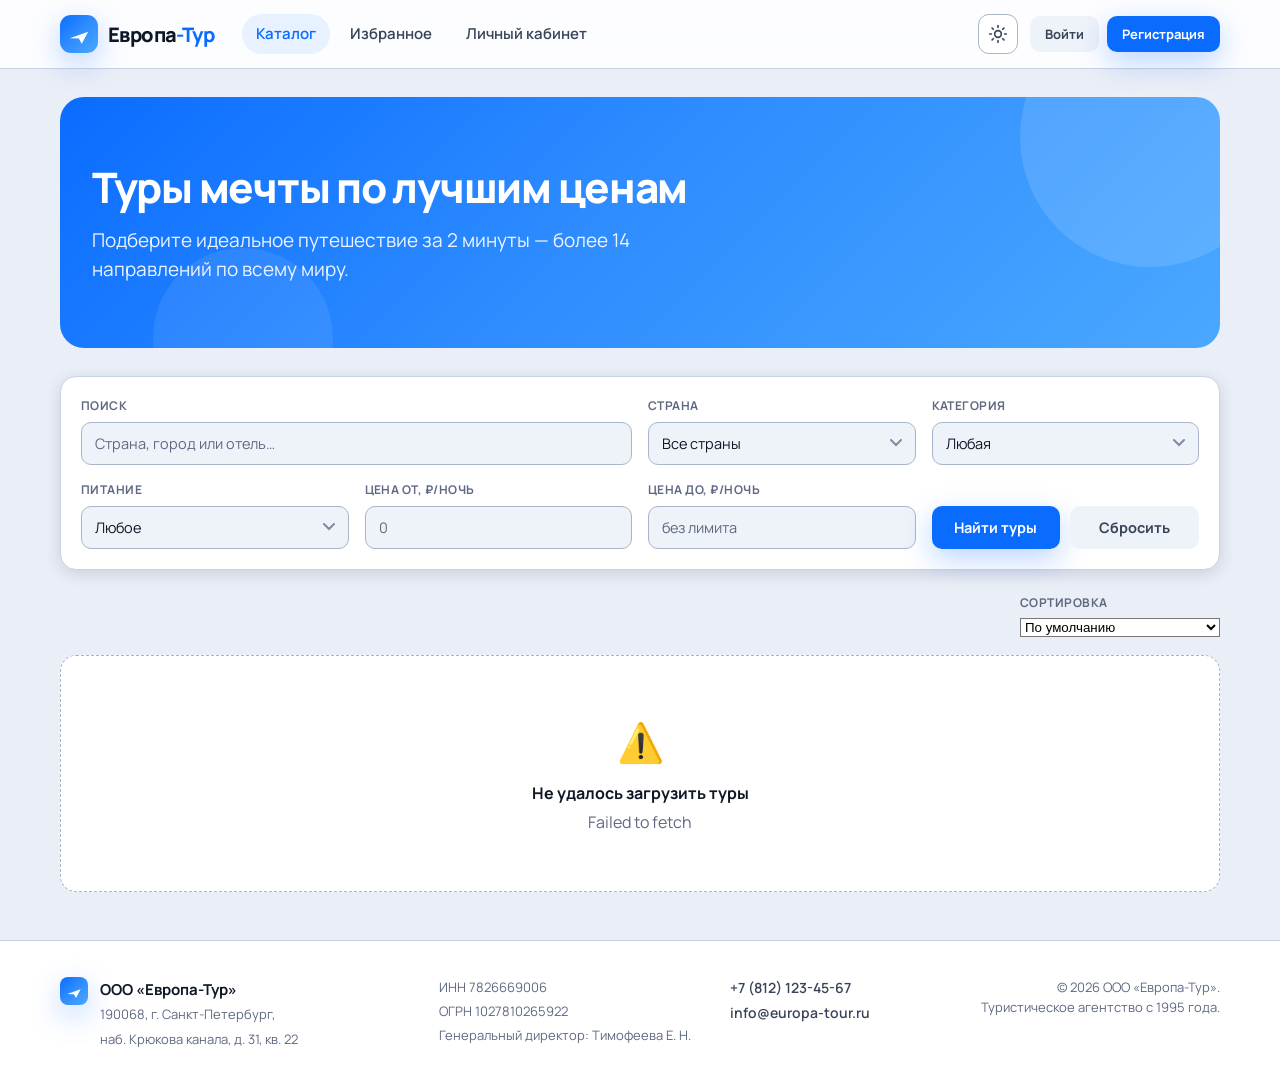
==== frontend/index.html @ 4017a3cd "Add files via upload" ====
<!DOCTYPE html>
<html lang="ru" data-theme="light">
<head>
  <meta charset="UTF-8">
  <meta name="viewport" content="width=device-width, initial-scale=1.0">
  <meta name="theme-color" content="#0a6cff">
  <title>Европа-Тур — туристическое агентство</title>
  <meta name="description" content="Подбор и онлайн-бронирование туров по лучшим ценам.">

  <!-- Favicon: самолётик, отдельный SVG-файл -->
  <link rel="icon" type="image/svg+xml" href="favicon.svg">
  <link rel="apple-touch-icon" href="favicon.svg">

  <link rel="preconnect" href="https://fonts.googleapis.com">
  <link rel="preconnect" href="https://fonts.gstatic.com" crossorigin>
  <link href="https://fonts.googleapis.com/css2?family=Manrope:wght@400;500;600;700;800&display=swap" rel="stylesheet">

  <link rel="stylesheet" href="styles.css">

  <!-- Применяем сохранённую тему до отрисовки, чтобы не было «мигания» -->
  <script>
    (function () {
      try {
        var t = localStorage.getItem('theme');
        if (!t) t = matchMedia('(prefers-color-scheme: dark)').matches ? 'dark' : 'light';
        document.documentElement.setAttribute('data-theme', t);
      } catch (e) {}
    })();
  </script>
</head>
<body>

<header class="topbar">
  <div class="container topbar-inner">
    <a href="#/" class="logo" aria-label="Европа-Тур, на главную">
      <span class="logo-mark" aria-hidden="true">
        <svg viewBox="0 0 24 24" width="22" height="22" fill="none">
          <path d="M2 16.5l20-7-7 13-3.2-5.6L2 16.5z" fill="currentColor"/>
        </svg>
      </span>
      <span class="logo-text">Европа<span class="logo-accent">-Тур</span></span>
    </a>

    <nav class="nav" id="nav">
      <a href="#/" data-link>Каталог</a>
      <a href="#/favorites" data-link>Избранное</a>
      <a href="#/profile" data-link>Личный кабинет</a>
    </nav>

    <div class="topbar-actions">
      <button class="theme-toggle" id="theme-toggle" type="button"
              aria-label="Переключить тему" title="Светлая / тёмная тема">
        <svg class="icon-sun" viewBox="0 0 24 24" width="20" height="20" fill="none" stroke="currentColor" stroke-width="2" stroke-linecap="round">
          <circle cx="12" cy="12" r="4"/>
          <path d="M12 2v2M12 20v2M4.93 4.93l1.41 1.41M17.66 17.66l1.41 1.41M2 12h2M20 12h2M4.93 19.07l1.41-1.41M17.66 6.34l1.41-1.41"/>
        </svg>
        <svg class="icon-moon" viewBox="0 0 24 24" width="20" height="20" fill="none" stroke="currentColor" stroke-width="2" stroke-linecap="round" stroke-linejoin="round">
          <path d="M21 12.79A9 9 0 1 1 11.21 3 7 7 0 0 0 21 12.79z"/>
        </svg>
      </button>
      <div class="auth-area" id="auth-area"></div>
    </div>

    <button class="burger" id="burger" type="button" aria-label="Меню" aria-expanded="false">
      <span></span><span></span><span></span>
    </button>
  </div>
</header>

<main id="app" class="container"></main>

<footer class="footer">
  <div class="container footer-inner">
    <div class="footer-brand">
      <span class="logo-mark logo-mark-sm" aria-hidden="true">
        <svg viewBox="0 0 24 24" width="16" height="16" fill="currentColor">
          <path d="M2 16.5l20-7-7 13-3.2-5.6L2 16.5z"/>
        </svg>
      </span>
      <div>
        <strong>ООО «Европа-Тур»</strong><br>
        <span class="footer-muted">
          190068, г. Санкт-Петербург,<br>
          наб. Крюкова канала, д. 31, кв. 22
        </span>
      </div>
    </div>
    <div class="footer-req">
      <span class="footer-muted">ИНН 7826669006</span>
      <span class="footer-muted">ОГРН 1027810265922</span>
      <span class="footer-muted">Генеральный директор: Тимофеева Е. Н.</span>
    </div>
    <div class="footer-contacts">
      <!-- Контактные данные не публикуются в ЕГРЮЛ.
           Замените на реальные телефон и почту агентства. -->
      <a href="tel:+78121234567">+7 (812) 123-45-67</a>
      <a href="mailto:info@europa-tour.ru">info@europa-tour.ru</a>
    </div>
    <div class="footer-copy">
      © 2026 ООО «Европа-Тур».<br>
      Туристическое агентство с 1995 года.
    </div>
  </div>
</footer>

<div id="toast" class="toast" role="status" aria-live="polite"></div>

<!-- ================= Шаблон: каталог ================= -->
<template id="tpl-catalog">
  <section class="hero">
    <div class="hero-content">
      <h1>Туры мечты по лучшим ценам</h1>
      <p>Подберите идеальное путешествие за 2 минуты — более 14 направлений по всему миру.</p>
    </div>
  </section>

  <section class="filters" aria-label="Фильтры подбора туров">
    <div class="field field-search">
      <label for="f-query" class="field-label">Поиск</label>
      <input type="search" id="f-query" placeholder="Страна, город или отель…" autocomplete="off">
    </div>
    <div class="field">
      <label for="f-country" class="field-label">Страна</label>
      <select id="f-country"><option value="">Все страны</option></select>
    </div>
    <div class="field">
      <label for="f-stars" class="field-label">Категория</label>
      <select id="f-stars">
        <option value="">Любая</option>
        <option value="3">3 ★</option>
        <option value="4">4 ★</option>
        <option value="5">5 ★</option>
      </select>
    </div>
    <div class="field">
      <label for="f-board" class="field-label">Питание</label>
      <select id="f-board">
        <option value="">Любое</option>
        <option value="RO">Без питания</option>
        <option value="BB">Завтраки</option>
        <option value="HB">Полупансион</option>
        <option value="FB">Полный пансион</option>
        <option value="AI">Всё включено</option>
        <option value="UAI">Ультра всё вкл.</option>
      </select>
    </div>
    <div class="field">
      <label for="f-min" class="field-label">Цена от, ₽/ночь</label>
      <input type="text" inputmode="numeric" id="f-min" placeholder="0">
    </div>
    <div class="field">
      <label for="f-max" class="field-label">Цена до, ₽/ночь</label>
      <input type="text" inputmode="numeric" id="f-max" placeholder="без лимита">
    </div>
    <div class="field field-actions">
      <button id="f-apply" class="btn btn-primary btn-block">Найти туры</button>
      <button id="f-reset" class="btn btn-ghost btn-block" type="button">Сбросить</button>
    </div>
  </section>

  <div class="catalog-toolbar">
    <div id="result-count" class="result-count"></div>
    <div class="field field-sort">
      <label for="f-sort" class="field-label">Сортировка</label>
      <select id="f-sort">
        <option value="">По умолчанию</option>
        <option value="price_asc">Сначала дешевле</option>
        <option value="price_desc">Сначала дороже</option>
        <option value="stars_desc">Сначала 5★</option>
      </select>
    </div>
  </div>

  <div id="tour-grid" class="grid"></div>
</template>

<!-- ================= Шаблон: карточка тура ================= -->
<template id="tpl-tour">
  <a href="#/" class="back-link">← К каталогу</a>
  <article id="tour-detail" class="tour-detail"></article>
</template>

<!-- ================= Шаблон: вход ================= -->
<template id="tpl-login">
  <section class="auth-form">
    <h2>Вход в личный кабинет</h2>
    <form id="login-form" autocomplete="on">
      <label>Email
        <input type="email" name="email" required autocomplete="email">
      </label>
      <label>Пароль
        <input type="password" name="password" required minlength="6" autocomplete="current-password">
      </label>
      <button class="btn btn-primary btn-block" type="submit">Войти</button>
    </form>
    <p class="auth-switch">Нет аккаунта? <a href="#/register">Зарегистрироваться</a></p>
  </section>
</template>

<!-- ================= Шаблон: регистрация ================= -->
<template id="tpl-register">
  <section class="auth-form">
    <h2>Регистрация</h2>
    <form id="register-form" autocomplete="on">
      <div class="form-row">
        <label>Имя
          <input type="text" name="first_name" required autocomplete="given-name">
        </label>
        <label>Фамилия
          <input type="text" name="last_name" autocomplete="family-name">
        </label>
      </div>
      <label>Email
        <input type="email" name="email" required autocomplete="email">
      </label>
      <label>Телефон
        <input type="tel" name="phone" placeholder="+7 (___) ___-__-__" autocomplete="tel">
      </label>
      <label>Пароль
        <input type="password" name="password" required minlength="6" autocomplete="new-password">
        <span class="field-hint">Минимум 6 символов</span>
      </label>
      <button class="btn btn-primary btn-block" type="submit">Создать аккаунт</button>
    </form>
    <p class="auth-switch">Уже есть аккаунт? <a href="#/login">Войти</a></p>
  </section>
</template>

<!-- ================= Шаблон: подтверждение email ================= -->
<template id="tpl-verify">
  <section class="auth-form verify-box">
    <div class="verify-icon" aria-hidden="true">✉</div>
    <h2>Подтвердите email</h2>
    <div id="verify-body"></div>
  </section>
</template>

<!-- ================= Шаблон: личный кабинет ================= -->
<template id="tpl-profile">
  <section class="profile">
    <div class="profile-head">
      <h2>Личный кабинет</h2>
    </div>

    <div id="verify-banner"></div>

    <div class="profile-grid">
      <div class="profile-card" id="profile-info"></div>
      <div class="profile-card stats-card" id="profile-stats"></div>
    </div>

    <div class="profile-section">
      <div class="section-head">
        <h3>Мои бронирования</h3>
      </div>
      <div id="bookings-list" class="bookings-list"></div>
    </div>

    <div class="profile-section">
      <h3>Безопасность</h3>
      <form id="password-form" class="inline-form">
        <label>Текущий пароль
          <input type="password" name="old_password" required minlength="6" autocomplete="current-password">
        </label>
        <label>Новый пароль
          <input type="password" name="new_password" required minlength="6" autocomplete="new-password">
        </label>
        <button class="btn btn-primary" type="submit">Сменить пароль</button>
      </form>
    </div>
  </section>
</template>

<!-- ================= Шаблон: редактирование профиля ================= -->
<template id="tpl-profile-edit">
  <a href="#/profile" class="back-link">← В личный кабинет</a>
  <section class="auth-form">
    <h2>Редактировать данные</h2>
    <form id="profile-edit-form">
      <div class="form-row">
        <label>Имя
          <input type="text" name="first_name" required>
        </label>
        <label>Фамилия
          <input type="text" name="last_name">
        </label>
      </div>
      <label>Телефон
        <input type="tel" name="phone" placeholder="+7 (___) ___-__-__">
      </label>
      <label class="field-readonly">Email
        <input type="email" name="email" disabled>
        <span class="field-hint">Email менять нельзя — он используется для входа</span>
      </label>
      <button class="btn btn-primary btn-block" type="submit">Сохранить изменения</button>
    </form>
  </section>
</template>

<!-- ================= Шаблон: избранное ================= -->
<template id="tpl-favorites">
  <section>
    <div class="section-head">
      <h2>Избранные туры</h2>
    </div>
    <div id="fav-grid" class="grid"></div>
  </section>
</template>

<!-- ================= Шаблон: бронирование ================= -->
<template id="tpl-booking">
  <a href="#" id="bk-back" class="back-link">← Назад</a>
  <section class="auth-form booking-form-wrap">
    <h2>Бронирование тура</h2>
    <div id="bk-tour-info" class="bk-tour-info"></div>
    <form id="booking-form">
      <div class="form-row">
        <label>Дата заезда
          <input type="date" name="check_in" required>
        </label>
        <label>Количество ночей
          <input type="number" name="nights" required min="1" max="30" value="7">
        </label>
      </div>
      <div class="form-row">
        <label>Взрослые
          <input type="number" name="adults" required min="1" max="6" value="2">
        </label>
        <label>Дети
          <input type="number" name="children" required min="0" max="5" value="0">
        </label>
      </div>
      <div class="total" id="bk-total"></div>
      <button class="btn btn-primary btn-block" type="submit">Забронировать</button>
    </form>
  </section>
</template>

<!-- ================= Шаблон: оплата ================= -->
<template id="tpl-payment">
  <a href="#/profile" class="back-link">← В личный кабинет</a>
  <section class="auth-form pay-box">
    <h2>Оплата бронирования</h2>
    <div id="pay-summary" class="pay-summary"></div>

    <div class="pay-note">
      Это демонстрационная оплата. Реальные платёжные данные вводить не нужно —
      нажмите «Оплатить», чтобы сменить статус брони на «Оплачен».
    </div>

    <div class="pay-methods">
      <button class="pay-method is-active" data-method="card" type="button">
        <span class="pay-method-icon">💳</span> Банковская карта
      </button>
      <button class="pay-method" data-method="sbp" type="button">
        <span class="pay-method-icon">⚡</span> СБП
      </button>
    </div>

    <button id="pay-confirm" class="btn btn-primary btn-block btn-lg">Оплатить</button>
  </section>
</template>

<!--
  Если backend размещён на ОТДЕЛЬНОМ домене (например api.онридер.com),
  раскомментируйте строку ниже и укажите адрес. Если сайт и backend
  на одном домене — оставьте как есть, ничего менять не нужно.
-->
<!-- <script>window.API_BASE = "https://api.xn--80aaldqgj.com";</script> -->
<script src="app.js"></script>
</body>
</html>
---- frontend/styles.css ----
/* ============================================================
   Европа-Тур — стили интерфейса
   Тема: светлая / тёмная, переключается через [data-theme]
   ============================================================ */

/* ---------- Светлая тема (по умолчанию) ---------- */
:root,
:root[data-theme="light"] {
  --primary:        #0a6cff;
  --primary-dark:   #0857cf;
  --primary-soft:   #e8f1ff;
  --accent:         #ff7a3d;
  --accent-soft:    #fff0e8;

  --bg:             #eaeef6;
  --bg-elevated:    #ffffff;
  --surface:        #ffffff;
  --surface-2:      #eef2f9;

  --text:           #0f1626;
  --text-soft:      #3a4458;
  --text-muted:     #5f6982;

  --border:         #c9d2e1;
  --border-strong:  #aab5c9;

  --shadow-sm:  0 1px 2px rgba(20,30,55,.10), 0 1px 3px rgba(20,30,55,.08);
  --shadow-md:  0 4px 16px rgba(20,30,55,.14);
  --shadow-lg:  0 16px 44px rgba(20,30,55,.20);
  --shadow-primary: 0 10px 30px rgba(10,108,255,.28);

  --hero-grad: linear-gradient(135deg, #0a6cff 0%, #2d8bff 45%, #4aa8ff 100%);

  --ok-bg:#dcfce7; --ok-fg:#15803d;
  --warn-bg:#fef3c7; --warn-fg:#b45309;
  --info-bg:#dbeafe; --info-fg:#1d4ed8;
  --err-bg:#fee2e2; --err-fg:#b91c1c;

  --radius:     16px;
  --radius-sm:  10px;
  --radius-pill:999px;
  --ring: 0 0 0 3px rgba(10,108,255,.22);
}

/* ---------- Тёмная тема ---------- */
:root[data-theme="dark"] {
  --primary:        #4f9bff;
  --primary-dark:   #3b86f0;
  --primary-soft:   #18243b;
  --accent:         #ff8c5a;
  --accent-soft:    #2c1f17;

  --bg:             #0d111c;
  --bg-elevated:    #151b29;
  --surface:        #151b29;
  --surface-2:      #1c2336;

  --text:           #eef1f7;
  --text-soft:      #b4bccd;
  --text-muted:     #7c869c;

  --border:         #28304380;
  --border-strong:  #353e54;

  --shadow-sm:  0 1px 2px rgba(0,0,0,.4);
  --shadow-md:  0 6px 18px rgba(0,0,0,.5);
  --shadow-lg:  0 18px 44px rgba(0,0,0,.6);
  --shadow-primary: 0 10px 30px rgba(10,108,255,.4);

  --hero-grad: linear-gradient(135deg, #11305f 0%, #0f4694 50%, #1a5cc4 100%);

  --ok-bg:#13321f; --ok-fg:#6ee79e;
  --warn-bg:#3a2c0c; --warn-fg:#fcd34d;
  --info-bg:#13294d; --info-fg:#8fb9ff;
  --err-bg:#3a1414; --err-fg:#fca5a5;

  --ring: 0 0 0 3px rgba(79,155,255,.3);
}

/* ---------- База ---------- */
* { box-sizing: border-box; }

html { scroll-behavior: smooth; }

body {
  margin: 0;
  font-family: 'Manrope', -apple-system, BlinkMacSystemFont, 'Segoe UI', Roboto, sans-serif;
  font-size: 16px;
  line-height: 1.55;
  color: var(--text);
  background: var(--bg);
  min-height: 100vh;
  display: flex;
  flex-direction: column;
  -webkit-font-smoothing: antialiased;
  transition: background .25s ease, color .25s ease;
}

a { color: var(--primary); text-decoration: none; transition: color .15s; }
a:hover { color: var(--primary-dark); }

h1, h2, h3, h4 { line-height: 1.25; font-weight: 800; letter-spacing: -0.02em; }

img { display: block; }

.container {
  width: 100%;
  max-width: 1200px;
  margin: 0 auto;
  padding: 0 20px;
}

/* ---------- Шапка ---------- */
.topbar {
  background: color-mix(in srgb, var(--surface) 88%, transparent);
  backdrop-filter: saturate(180%) blur(12px);
  border-bottom: 1px solid var(--border);
  position: sticky; top: 0; z-index: 100;
}
.topbar-inner {
  display: flex; align-items: center;
  height: 68px; gap: 28px;
}

.logo { display: flex; align-items: center; gap: 10px; font-weight: 800; font-size: 20px; color: var(--text); }
.logo:hover { color: var(--text); }
.logo-mark {
  width: 38px; height: 38px;
  display: grid; place-items: center;
  border-radius: 11px;
  background: var(--hero-grad);
  color: #fff;
  box-shadow: var(--shadow-primary);
}
.logo-mark-sm { width: 28px; height: 28px; border-radius: 8px; }
.logo-text { letter-spacing: -0.03em; }
.logo-accent { color: var(--primary); }

.nav { display: flex; gap: 6px; flex: 1; }
.nav a {
  color: var(--text-soft); font-weight: 600; font-size: 15px;
  padding: 8px 14px; border-radius: var(--radius-pill);
  transition: background .15s, color .15s;
}
.nav a:hover { color: var(--text); background: var(--surface-2); }
.nav a.active { color: var(--primary); background: var(--primary-soft); }

.topbar-actions { display: flex; align-items: center; gap: 12px; }
.auth-area { display: flex; gap: 8px; align-items: center; }
.user-chip {
  display: flex; align-items: center; gap: 8px;
  font-size: 14px; font-weight: 600; color: var(--text-soft);
}
.user-avatar {
  width: 34px; height: 34px; border-radius: 50%;
  display: grid; place-items: center;
  background: var(--primary-soft); color: var(--primary);
  font-weight: 800; font-size: 14px;
}

/* переключатель темы */
.theme-toggle {
  width: 40px; height: 40px;
  display: grid; place-items: center;
  border: 1px solid var(--border-strong);
  background: var(--surface);
  color: var(--text-soft);
  border-radius: 11px;
  cursor: pointer;
  transition: all .15s;
}
.theme-toggle:hover { color: var(--primary); border-color: var(--primary); }
.theme-toggle .icon-sun,
.theme-toggle .icon-moon { transition: opacity .2s, transform .3s; }
:root[data-theme="light"] .theme-toggle .icon-moon { display: none; }
:root[data-theme="dark"]  .theme-toggle .icon-sun  { display: none; }

/* бургер */
.burger {
  display: none;
  width: 40px; height: 40px;
  flex-direction: column; justify-content: center; gap: 5px;
  background: var(--surface); border: 1px solid var(--border-strong);
  border-radius: 11px; cursor: pointer; padding: 0;
}
.burger span {
  display: block; width: 18px; height: 2px;
  background: var(--text); border-radius: 2px;
  margin: 0 auto; transition: transform .2s, opacity .2s;
}
.burger[aria-expanded="true"] span:nth-child(1) { transform: translateY(7px) rotate(45deg); }
.burger[aria-expanded="true"] span:nth-child(2) { opacity: 0; }
.burger[aria-expanded="true"] span:nth-child(3) { transform: translateY(-7px) rotate(-45deg); }

/* ---------- Кнопки ---------- */
.btn {
  display: inline-flex; align-items: center; justify-content: center; gap: 8px;
  padding: 11px 20px;
  border: 1px solid transparent;
  background: var(--surface);
  color: var(--primary);
  font-size: 14.5px; font-weight: 700;
  border-radius: var(--radius-sm);
  cursor: pointer;
  transition: transform .12s, box-shadow .15s, background .15s, color .15s;
  font-family: inherit;
  white-space: nowrap;
}
.btn:active { transform: translateY(1px); }
.btn-block { width: 100%; }
.btn-lg { padding: 14px 24px; font-size: 16px; }

.btn-primary {
  background: var(--primary); color: #fff;
  box-shadow: var(--shadow-primary);
}
.btn-primary:hover { background: var(--primary-dark); color: #fff; }

.btn-outline {
  background: transparent; color: var(--primary);
  border-color: var(--border-strong);
}
.btn-outline:hover { border-color: var(--primary); background: var(--primary-soft); }

.btn-ghost {
  background: var(--surface-2); color: var(--text-soft);
}
.btn-ghost:hover { background: var(--border); color: var(--text); }

.btn-danger {
  background: transparent; color: var(--err-fg);
  border-color: color-mix(in srgb, var(--err-fg) 35%, transparent);
}
.btn-danger:hover { background: var(--err-bg); }

.btn-sm { padding: 7px 14px; font-size: 13px; }

/* ---------- Hero ---------- */
.hero {
  background: var(--hero-grad);
  color: #fff;
  padding: 64px 32px;
  border-radius: 24px;
  margin: 28px 0;
  position: relative;
  overflow: hidden;
}
.hero::before,
.hero::after {
  content: ""; position: absolute; border-radius: 50%;
  background: rgba(255,255,255,.12);
}
.hero::before { width: 260px; height: 260px; top: -90px; right: -60px; }
.hero::after  { width: 180px; height: 180px; bottom: -80px; left: 8%; background: rgba(255,255,255,.08); }
.hero-content { position: relative; max-width: 620px; }
.hero h1 { font-size: clamp(28px, 4vw, 42px); margin: 0 0 12px; letter-spacing: -0.03em; }
.hero p  { font-size: clamp(15px, 2vw, 19px); opacity: .92; margin: 0; }

/* ---------- Фильтры ---------- */
.filters {
  background: var(--surface);
  padding: 20px;
  border-radius: var(--radius);
  box-shadow: var(--shadow-md);
  border: 1px solid var(--border);
  margin-bottom: 24px;
  display: grid;
  grid-template-columns: repeat(4, 1fr);
  gap: 16px;
}
.field { display: flex; flex-direction: column; gap: 6px; min-width: 0; }
.field-search { grid-column: span 2; }
.field-actions { display: flex; flex-direction: row; gap: 10px; align-items: flex-end; }
.field-actions .btn { flex: 1; }

.field-label {
  font-size: 12px; font-weight: 700;
  color: var(--text-muted);
  text-transform: uppercase; letter-spacing: .04em;
}

/* Поля ввода — общий стиль. text-overflow:ellipsis чинит «текст не влезает». */
.filters input,
.filters select,
.auth-form input,
.inline-form input {
  width: 100%;
  padding: 11px 13px;
  border: 1px solid var(--border-strong);
  border-radius: var(--radius-sm);
  font-size: 14.5px;
  font-family: inherit;
  background: var(--surface-2);
  color: var(--text);
  transition: border-color .15s, box-shadow .15s, background .15s;
  text-overflow: ellipsis;
}
.filters input::placeholder,
.auth-form input::placeholder { color: var(--text-muted); }

.filters input:focus,
.filters select:focus,
.auth-form input:focus,
.inline-form input:focus {
  outline: none;
  border-color: var(--primary);
  box-shadow: var(--ring);
  background: var(--surface);
}
.filters select,
.auth-form select {
  appearance: none;
  background-image: url("data:image/svg+xml,%3Csvg xmlns='http://www.w3.org/2000/svg' width='12' height='8' viewBox='0 0 12 8'%3E%3Cpath d='M1 1l5 5 5-5' stroke='%23828ba3' stroke-width='2' fill='none' stroke-linecap='round'/%3E%3C/svg%3E");
  background-repeat: no-repeat;
  background-position: right 13px center;
  padding-right: 34px;
}

/* Убираем стрелки-спиннеры у числовых полей (жалоба про ±1 ₽). */
input[type="number"] { appearance: textfield; -moz-appearance: textfield; }
input[type="number"]::-webkit-outer-spin-button,
input[type="number"]::-webkit-inner-spin-button {
  -webkit-appearance: none; margin: 0;
}

.field-hint { font-size: 12px; color: var(--text-muted); margin-top: 2px; }

/* ---------- Панель каталога ---------- */
.catalog-toolbar {
  display: flex; align-items: flex-end; justify-content: space-between;
  gap: 16px; margin-bottom: 18px; flex-wrap: wrap;
}
.result-count { font-size: 14px; color: var(--text-soft); font-weight: 600; }
.field-sort { min-width: 200px; }
.field-sort select { background-color: var(--surface); }

/* ---------- Сетка карточек ---------- */
.grid {
  display: grid;
  grid-template-columns: repeat(auto-fill, minmax(290px, 1fr));
  gap: 22px;
  margin-bottom: 48px;
}

.card {
  background: var(--surface);
  border: 1px solid var(--border);
  border-radius: var(--radius);
  overflow: hidden;
  box-shadow: var(--shadow-md);
  transition: transform .2s, box-shadow .2s, border-color .2s;
  display: flex; flex-direction: column;
  position: relative;
}
.card:hover {
  transform: translateY(-5px);
  box-shadow: var(--shadow-lg);
  border-color: color-mix(in srgb, var(--primary) 35%, transparent);
}

.card-media { position: relative; }
.card-img {
  width: 100%; height: 200px; object-fit: cover;
  background: linear-gradient(135deg, var(--surface-2), var(--border));
}
.card-badge {
  position: absolute; left: 12px; top: 12px;
  background: color-mix(in srgb, var(--surface) 92%, transparent);
  color: var(--text); backdrop-filter: blur(4px);
  font-size: 12px; font-weight: 700;
  padding: 5px 10px; border-radius: var(--radius-pill);
  box-shadow: var(--shadow-sm);
}
.card-badge .stars-on { color: #f5a623; }
.card-badge .stars-off { color: var(--border-strong); }

/* кнопка избранного на карточке */
.fav-btn {
  position: absolute; right: 12px; top: 12px;
  width: 38px; height: 38px;
  display: grid; place-items: center;
  border: 0; border-radius: 50%;
  background: color-mix(in srgb, var(--surface) 92%, transparent);
  backdrop-filter: blur(4px);
  color: var(--text-muted);
  cursor: pointer;
  box-shadow: var(--shadow-sm);
  transition: transform .15s, color .15s, background .15s;
}
.fav-btn svg { width: 20px; height: 20px; }
.fav-btn:hover { transform: scale(1.12); color: var(--accent); }
.fav-btn.is-active { color: var(--accent); }
.fav-btn.is-active svg { fill: var(--accent); }

.card-body { padding: 18px; flex: 1; display: flex; flex-direction: column; gap: 6px; }
.card-title { font-size: 17px; font-weight: 800; margin: 0; line-height: 1.32; }
.card-title a { color: var(--text); }
.card-title a:hover { color: var(--primary); }

.card-hotel {
  display: flex; align-items: center; gap: 6px;
  font-size: 14px; font-weight: 600; color: var(--text-soft);
  /* Чинит «отель не влезает»: длинное имя обрезается с многоточием */
  white-space: nowrap; overflow: hidden; text-overflow: ellipsis;
}
.card-hotel .pin { color: var(--primary); flex-shrink: 0; }
.card-sub { font-size: 13px; color: var(--text-muted); }

.card-tags { display: flex; flex-wrap: wrap; gap: 6px; margin-top: 2px; }
.tag {
  font-size: 12px; font-weight: 600;
  padding: 3px 9px; border-radius: var(--radius-pill);
  background: var(--surface-2); color: var(--text-soft);
  border: 1px solid var(--border);
}
.tag-board { background: var(--accent-soft); color: var(--accent); border-color: transparent; }

.card-foot {
  margin-top: auto; padding-top: 14px;
  display: flex; justify-content: space-between; align-items: flex-end;
  gap: 10px;
  border-top: 1px solid var(--border);
}
.price-value { font-size: 21px; font-weight: 800; color: var(--text); }
.price-label { font-size: 12px; color: var(--text-muted); }

/* ---------- Карточка тура (детально) ---------- */
.tour-detail {
  background: var(--surface);
  border: 1px solid var(--border);
  border-radius: var(--radius);
  overflow: hidden;
  box-shadow: var(--shadow-md);
  margin-bottom: 28px;
}
.tour-detail-img { width: 100%; height: 380px; object-fit: cover;
  background: linear-gradient(135deg, var(--surface-2), var(--border)); }
.tour-detail-body { padding: 28px; }
.tour-detail h1 { margin: 0 0 14px; font-size: clamp(22px, 3vw, 30px); }
.tour-detail .info-row {
  display: flex; align-items: center; gap: 10px; flex-wrap: wrap;
  color: var(--text-soft); margin-bottom: 12px; font-size: 15px;
}
.tour-detail .stars-on { color: #f5a623; }
.tour-detail .stars-off { color: var(--border-strong); }
.tour-detail .description { line-height: 1.7; margin: 18px 0; color: var(--text-soft); }
.tour-detail .price-block {
  display: flex; align-items: center; justify-content: space-between;
  gap: 16px; flex-wrap: wrap;
  background: var(--primary-soft);
  padding: 20px; border-radius: var(--radius); margin-top: 20px;
}
.tour-detail .price-block .price-value { font-size: 28px; color: var(--primary); }

.detail-actions { display: flex; gap: 10px; flex-wrap: wrap; }

.back-link {
  display: inline-flex; align-items: center; gap: 4px;
  margin: 22px 0 16px;
  color: var(--text-soft); font-weight: 600; font-size: 14px;
}
.back-link:hover { color: var(--primary); }

/* ---------- Формы авторизации ---------- */
.auth-form {
  max-width: 460px;
  margin: 36px auto;
  background: var(--surface);
  border: 1px solid var(--border);
  padding: 34px;
  border-radius: var(--radius);
  box-shadow: var(--shadow-md);
}
.auth-form h2 { margin: 0 0 24px; font-size: 24px; }
.auth-form form { display: flex; flex-direction: column; gap: 16px; }
.auth-form label,
.inline-form label {
  display: flex; flex-direction: column; gap: 6px;
  font-size: 13px; font-weight: 700; color: var(--text-soft);
}
.form-row { display: grid; grid-template-columns: 1fr 1fr; gap: 14px; }
.auth-form .btn { margin-top: 6px; }
.auth-switch { text-align: center; margin: 20px 0 0; font-size: 14px; color: var(--text-muted); }
.field-readonly input:disabled { opacity: .6; cursor: not-allowed; }

/* ---------- Бронирование ---------- */
.booking-form-wrap { max-width: 520px; }
.bk-tour-info {
  background: var(--surface-2);
  border: 1px solid var(--border);
  padding: 14px 16px;
  border-radius: var(--radius-sm);
  margin-bottom: 18px;
  font-size: 14px; line-height: 1.5;
}
.bk-tour-info strong { font-size: 15px; }
.total {
  font-size: 20px; font-weight: 800;
  padding: 16px; background: var(--primary-soft);
  border-radius: var(--radius-sm);
  text-align: center; color: var(--primary);
  margin-top: 4px;
}

/* ---------- Оплата ---------- */
.pay-box { max-width: 480px; }
.pay-summary {
  background: var(--surface-2);
  border: 1px solid var(--border);
  border-radius: var(--radius-sm);
  padding: 16px 18px;
  margin-bottom: 16px;
}
.pay-summary .pay-row {
  display: flex; justify-content: space-between;
  font-size: 14px; padding: 4px 0; color: var(--text-soft);
}
.pay-summary .pay-total {
  margin-top: 8px; padding-top: 10px;
  border-top: 1px dashed var(--border-strong);
  font-size: 19px; font-weight: 800; color: var(--text);
}
.pay-note {
  font-size: 13px; color: var(--text-soft);
  background: var(--info-bg);
  border-radius: var(--radius-sm);
  padding: 12px 14px; margin-bottom: 16px; line-height: 1.5;
}
.pay-methods { display: grid; grid-template-columns: 1fr 1fr; gap: 10px; margin-bottom: 20px; }
.pay-method {
  display: flex; align-items: center; justify-content: center; gap: 8px;
  padding: 14px; font-size: 14px; font-weight: 700;
  border: 1.5px solid var(--border-strong);
  border-radius: var(--radius-sm);
  background: var(--surface); color: var(--text-soft);
  cursor: pointer; transition: all .15s; font-family: inherit;
}
.pay-method:hover { border-color: var(--primary); }
.pay-method.is-active {
  border-color: var(--primary); color: var(--primary);
  background: var(--primary-soft);
}
.pay-method-icon { font-size: 18px; }

/* ---------- Личный кабинет ---------- */
.profile { margin: 8px 0 40px; }
.profile-head { display: flex; align-items: center; justify-content: space-between; margin: 16px 0 18px; }
.profile-head h2 { font-size: 26px; margin: 0; }

.profile-grid {
  display: grid; grid-template-columns: 1.4fr 1fr; gap: 18px;
  margin-bottom: 28px;
}
.profile-card {
  background: var(--surface);
  border: 1px solid var(--border);
  border-radius: var(--radius);
  box-shadow: var(--shadow-sm);
  padding: 22px;
}
.profile-id { display: flex; align-items: center; gap: 14px; margin-bottom: 14px; }
.profile-id .user-avatar { width: 52px; height: 52px; font-size: 20px; }
.profile-id .name { font-size: 19px; font-weight: 800; }
.profile-id .email { font-size: 13px; color: var(--text-muted); }
.profile-details { display: flex; flex-direction: column; gap: 8px; margin-bottom: 16px; }
.profile-row { display: flex; justify-content: space-between; font-size: 14px; gap: 12px; }
.profile-row .lbl { color: var(--text-muted); }
.profile-row .val { color: var(--text); font-weight: 600; text-align: right; }

.stats-card { display: flex; flex-direction: column; gap: 12px; }
.stats-card h4 { margin: 0; font-size: 14px; color: var(--text-muted);
  text-transform: uppercase; letter-spacing: .04em; }
.stats-row { display: grid; grid-template-columns: 1fr 1fr; gap: 12px; }
.stat {
  background: var(--surface-2);
  border-radius: var(--radius-sm);
  padding: 14px;
}
.stat-num { font-size: 24px; font-weight: 800; color: var(--primary); }
.stat-lbl { font-size: 12px; color: var(--text-muted); }

.profile-section {
  background: var(--surface);
  border: 1px solid var(--border);
  border-radius: var(--radius);
  box-shadow: var(--shadow-sm);
  padding: 22px;
  margin-bottom: 20px;
}
.section-head { display: flex; align-items: center; justify-content: space-between; margin-bottom: 16px; }
.section-head h2, .section-head h3 { margin: 0; }
.profile-section > h3 { margin: 0 0 16px; }

.inline-form { display: flex; gap: 12px; align-items: flex-end; flex-wrap: wrap; }
.inline-form label { flex: 1; min-width: 180px; }

/* бейдж подтверждения почты */
.verify-pill {
  display: inline-flex; align-items: center; gap: 5px;
  font-size: 12px; font-weight: 700;
  padding: 3px 10px; border-radius: var(--radius-pill);
}
.verify-pill.ok { background: var(--ok-bg); color: var(--ok-fg); }
.verify-pill.no { background: var(--warn-bg); color: var(--warn-fg); }

.verify-banner {
  display: flex; align-items: center; gap: 14px; flex-wrap: wrap;
  background: var(--warn-bg); color: var(--warn-fg);
  border-radius: var(--radius); padding: 14px 18px;
  margin-bottom: 22px; font-size: 14px; font-weight: 600;
}
.verify-banner .btn { margin-left: auto; }

/* экран подтверждения */
.verify-box { max-width: 460px; text-align: center; }
.verify-icon {
  width: 64px; height: 64px; margin: 0 auto 12px;
  display: grid; place-items: center;
  font-size: 30px;
  background: var(--primary-soft); color: var(--primary);
  border-radius: 50%;
}
.verify-box p { color: var(--text-soft); line-height: 1.6; }

/* ---------- Бронирования ---------- */
.bookings-list { display: flex; flex-direction: column; gap: 14px; }
.booking-card {
  background: var(--surface-2);
  border: 1px solid var(--border);
  padding: 18px;
  border-radius: var(--radius);
  display: grid;
  grid-template-columns: 1fr auto;
  gap: 14px;
}
.booking-main h4 { margin: 0 0 6px; font-size: 16px; }
.booking-meta { font-size: 13px; color: var(--text-muted); margin-bottom: 8px; }
.booking-side { display: flex; flex-direction: column; align-items: flex-end; gap: 10px; }
.booking-actions { display: flex; gap: 8px; flex-wrap: wrap; justify-content: flex-end; }

.status-badge {
  display: inline-flex; align-items: center; gap: 5px;
  padding: 4px 11px; border-radius: var(--radius-pill);
  font-size: 12px; font-weight: 700;
}
.status-badge::before {
  content: ""; width: 6px; height: 6px; border-radius: 50%;
  background: currentColor;
}
.status-created   { background: var(--warn-bg); color: var(--warn-fg); }
.status-paid      { background: var(--ok-bg);   color: var(--ok-fg); }
.status-confirmed { background: var(--info-bg); color: var(--info-fg); }
.status-cancelled { background: var(--err-bg);  color: var(--err-fg); }

/* ---------- Пустые состояния / лоадер ---------- */
.empty {
  text-align: center;
  color: var(--text-muted);
  padding: 56px 20px;
  background: var(--surface);
  border: 1px dashed var(--border-strong);
  border-radius: var(--radius);
  grid-column: 1 / -1;
}
.empty-icon { font-size: 38px; display: block; margin-bottom: 10px; }
.empty strong { display: block; color: var(--text); font-size: 16px; margin-bottom: 4px; }

.skeleton-card {
  background: var(--surface); border: 1px solid var(--border);
  border-radius: var(--radius); height: 360px; overflow: hidden;
  position: relative;
}
.skeleton-card::after {
  content: ""; position: absolute; inset: 0;
  background: linear-gradient(90deg, transparent,
    color-mix(in srgb, var(--text) 8%, transparent), transparent);
  animation: shimmer 1.3s infinite;
}
@keyframes shimmer { 100% { transform: translateX(100%); } }

/* ---------- Подвал ---------- */
.footer {
  background: var(--surface);
  border-top: 1px solid var(--border);
  padding: 36px 0;
  margin-top: auto;
}
.footer-inner {
  display: grid;
  grid-template-columns: 1.6fr 1.2fr 1fr 1.1fr;
  gap: 24px;
  align-items: start;
}
.footer-brand { display: flex; align-items: flex-start; gap: 12px; }
.footer-brand strong { font-size: 15px; }
.footer-muted { color: var(--text-muted); font-size: 13px; line-height: 1.55; }
.footer-req { display: flex; flex-direction: column; gap: 4px; }
.footer-contacts { display: flex; flex-direction: column; gap: 4px; }
.footer-contacts a { color: var(--text-soft); font-weight: 600; font-size: 14px; }
.footer-contacts a:hover { color: var(--primary); }
.footer-copy { text-align: right; color: var(--text-muted); font-size: 13px; line-height: 1.55; }

/* ---------- Тост ---------- */
.toast {
  position: fixed; bottom: 26px; right: 26px;
  background: var(--text); color: var(--bg);
  padding: 14px 20px; border-radius: var(--radius-sm);
  box-shadow: var(--shadow-lg);
  font-size: 14px; font-weight: 600;
  max-width: 380px;
  z-index: 200;
  transform: translateY(140%); opacity: 0;
  transition: transform .3s cubic-bezier(.2,.8,.2,1), opacity .3s;
  pointer-events: none;
  display: flex; align-items: center; gap: 9px;
}
.toast.show { transform: translateY(0); opacity: 1; }
.toast.error   { background: var(--err-fg);  color: #fff; }
.toast.success { background: var(--ok-fg);   color: #fff; }

/* ---------- Анимация появления страниц ---------- */
#app > * { animation: fade-up .35s ease both; }
@keyframes fade-up {
  from { opacity: 0; transform: translateY(8px); }
  to   { opacity: 1; transform: translateY(0); }
}
.grid .card { animation: fade-up .4s ease both; }

@media (prefers-reduced-motion: reduce) {
  *, *::before, *::after { animation: none !important; transition: none !important; }
}

/* ============================================================
   Адаптив
   ============================================================ */
@media (max-width: 1100px) {
  .footer-inner { grid-template-columns: 1.4fr 1fr; gap: 20px 32px; }
  .footer-copy { text-align: left; }
}

@media (max-width: 980px) {
  .filters { grid-template-columns: repeat(2, 1fr); }
  .field-search { grid-column: span 2; }
  .field-actions { grid-column: span 2; }
  .profile-grid { grid-template-columns: 1fr; }
}

@media (max-width: 768px) {
  .topbar-inner { gap: 12px; height: 62px; }
  .logo-text { font-size: 18px; }
  .nav {
    position: fixed; top: 62px; left: 0; right: 0;
    flex-direction: column; gap: 4px;
    background: var(--surface);
    border-bottom: 1px solid var(--border);
    box-shadow: var(--shadow-lg);
    padding: 14px;
    transform: translateY(-150%);
    transition: transform .25s ease;
    z-index: 99;
  }
  .nav.open { transform: translateY(0); }
  .nav a { padding: 12px 14px; }
  .burger { display: flex; margin-left: auto; }
  .topbar-actions { margin-left: 0; }

  .hero { padding: 42px 22px; margin: 18px 0; border-radius: 18px; }
  .footer-inner { grid-template-columns: 1fr; text-align: center; gap: 18px; }
  .footer-brand { justify-content: center; }
  .footer-req { align-items: center; }
  .footer-contacts { align-items: center; }
  .footer-copy { text-align: center; }

  .booking-card { grid-template-columns: 1fr; }
  .booking-side { align-items: flex-start; }
  .booking-actions { justify-content: flex-start; }
  .auth-form { padding: 26px 20px; margin: 20px 0; }
  .tour-detail-img { height: 240px; }
  .tour-detail-body { padding: 20px; }
  .inline-form label { min-width: 100%; }
}

@media (max-width: 520px) {
  .container { padding: 0 14px; }
  .filters { grid-template-columns: 1fr; }
  .field-search, .field-actions { grid-column: span 1; }
  .form-row { grid-template-columns: 1fr; }
  .grid { grid-template-columns: 1fr; }
  .toast { left: 16px; right: 16px; bottom: 16px; max-width: none; }
  .stats-row { grid-template-columns: 1fr 1fr; }
  .pay-methods { grid-template-columns: 1fr; }
}

@media (max-width: 380px) {
  .stats-row { grid-template-columns: 1fr; }
  .hero { padding: 32px 16px; }
  .hero h1 { font-size: 25px; }
  .detail-actions { flex-direction: column; align-items: stretch; }
  .detail-actions .btn { width: 100%; }
}
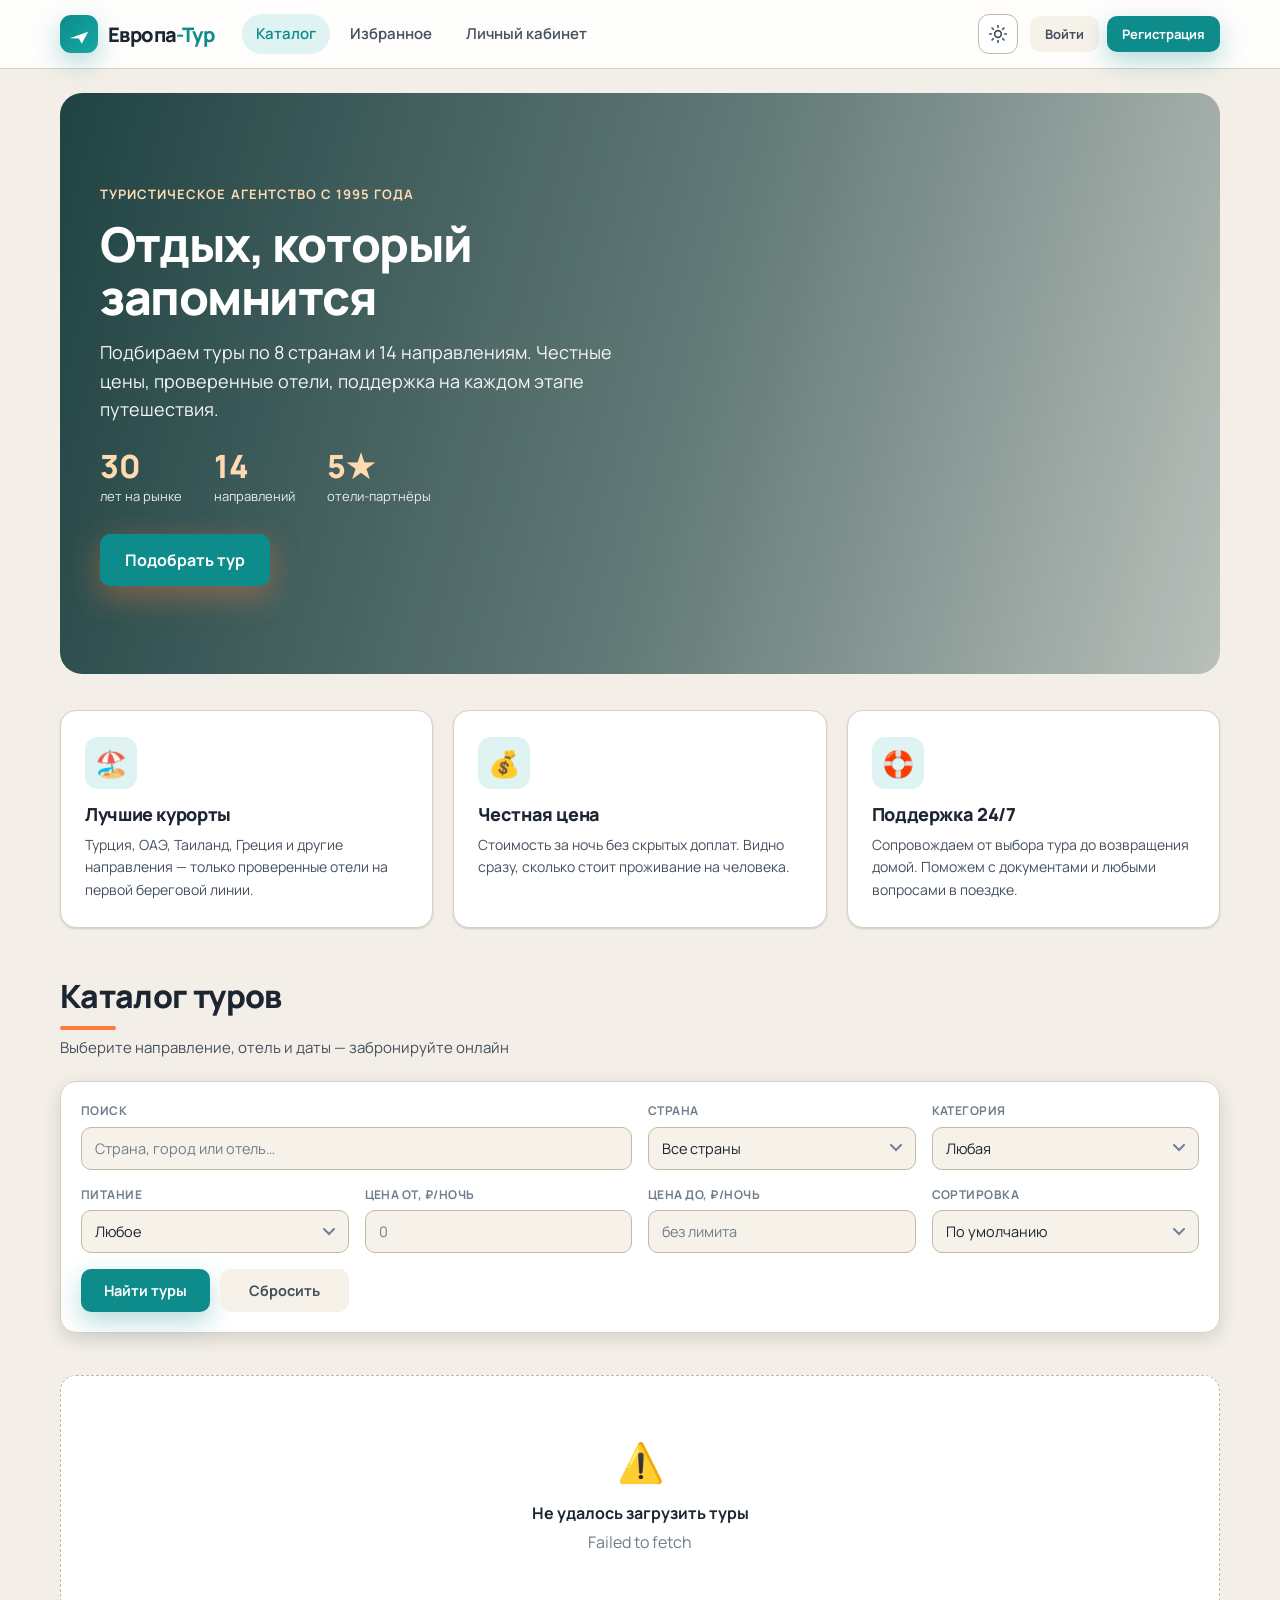
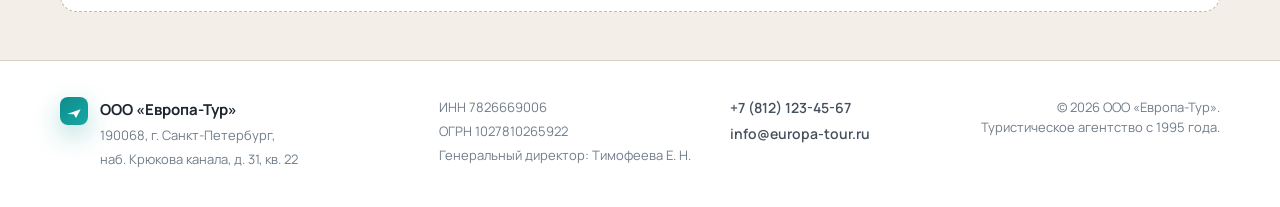
==== commit bcce4cc9: "Add files via upload" ====
--- a/frontend/index.html
+++ b/frontend/index.html
@@ -3,7 +3,7 @@
 <head>
   <meta charset="UTF-8">
   <meta name="viewport" content="width=device-width, initial-scale=1.0">
-  <meta name="theme-color" content="#0a6cff">
+  <meta name="theme-color" content="#0e8c8c">
   <title>Европа-Тур — туристическое агентство</title>
   <meta name="description" content="Подбор и онлайн-бронирование туров по лучшим ценам.">
 
@@ -108,11 +108,55 @@
 <!-- ================= Шаблон: каталог ================= -->
 <template id="tpl-catalog">
   <section class="hero">
+    <div class="hero-overlay"></div>
     <div class="hero-content">
-      <h1>Туры мечты по лучшим ценам</h1>
-      <p>Подберите идеальное путешествие за 2 минуты — более 14 направлений по всему миру.</p>
-    </div>
-  </section>
+      <span class="hero-eyebrow">Туристическое агентство с 1995 года</span>
+      <h1>Отдых, который запомнится</h1>
+      <p>Подбираем туры по 8 странам и 14 направлениям. Честные цены,
+         проверенные отели, поддержка на каждом этапе путешествия.</p>
+      <div class="hero-stats">
+        <div class="hero-stat">
+          <span class="hero-stat-num">30</span>
+          <span class="hero-stat-label">лет на рынке</span>
+        </div>
+        <div class="hero-stat">
+          <span class="hero-stat-num">14</span>
+          <span class="hero-stat-label">направлений</span>
+        </div>
+        <div class="hero-stat">
+          <span class="hero-stat-num">5★</span>
+          <span class="hero-stat-label">отели-партнёры</span>
+        </div>
+      </div>
+      <button type="button" class="btn btn-primary btn-lg hero-cta" id="hero-cta">Подобрать тур</button>
+    </div>
+  </section>
+
+  <section class="advantages">
+    <article class="adv-card">
+      <span class="adv-icon">🏖️</span>
+      <h3>Лучшие курорты</h3>
+      <p>Турция, ОАЭ, Таиланд, Греция и другие направления — только
+         проверенные отели на первой береговой линии.</p>
+    </article>
+    <article class="adv-card">
+      <span class="adv-icon">💰</span>
+      <h3>Честная цена</h3>
+      <p>Стоимость за ночь без скрытых доплат. Видно сразу, сколько
+         стоит проживание на человека.</p>
+    </article>
+    <article class="adv-card">
+      <span class="adv-icon">🛟</span>
+      <h3>Поддержка 24/7</h3>
+      <p>Сопровождаем от выбора тура до возвращения домой. Поможем
+         с документами и любыми вопросами в поездке.</p>
+    </article>
+  </section>
+
+  <div class="catalog-head" id="catalog-anchor">
+    <h2 class="section-title">Каталог туров</h2>
+    <p class="section-sub">Выберите направление, отель и даты — забронируйте онлайн</p>
+  </div>
 
   <section class="filters" aria-label="Фильтры подбора туров">
     <div class="field field-search">
@@ -152,15 +196,7 @@
       <label for="f-max" class="field-label">Цена до, ₽/ночь</label>
       <input type="text" inputmode="numeric" id="f-max" placeholder="без лимита">
     </div>
-    <div class="field field-actions">
-      <button id="f-apply" class="btn btn-primary btn-block">Найти туры</button>
-      <button id="f-reset" class="btn btn-ghost btn-block" type="button">Сбросить</button>
-    </div>
-  </section>
-
-  <div class="catalog-toolbar">
-    <div id="result-count" class="result-count"></div>
-    <div class="field field-sort">
+    <div class="field">
       <label for="f-sort" class="field-label">Сортировка</label>
       <select id="f-sort">
         <option value="">По умолчанию</option>
@@ -169,6 +205,14 @@
         <option value="stars_desc">Сначала 5★</option>
       </select>
     </div>
+    <div class="field field-actions">
+      <button id="f-apply" class="btn btn-primary btn-block">Найти туры</button>
+      <button id="f-reset" class="btn btn-ghost btn-block" type="button">Сбросить</button>
+    </div>
+  </section>
+
+  <div class="catalog-toolbar">
+    <div id="result-count" class="result-count"></div>
   </div>
 
   <div id="tour-grid" class="grid"></div>
--- a/frontend/styles.css
+++ b/frontend/styles.css
@@ -6,73 +6,71 @@
 /* ---------- Светлая тема (по умолчанию) ---------- */
 :root,
 :root[data-theme="light"] {
-  --primary:        #0a6cff;
-  --primary-dark:   #0857cf;
-  --primary-soft:   #e8f1ff;
+  --primary:        #0e8c8c;
+  --primary-dark:   #0a6f6f;
+  --primary-soft:   #dff3f2;
   --accent:         #ff7a3d;
   --accent-soft:    #fff0e8;
 
-  --bg:             #eaeef6;
+  --bg:             #f3efe8;
   --bg-elevated:    #ffffff;
   --surface:        #ffffff;
-  --surface-2:      #eef2f9;
-
-  --text:           #0f1626;
-  --text-soft:      #3a4458;
-  --text-muted:     #5f6982;
-
-  --border:         #c9d2e1;
-  --border-strong:  #aab5c9;
-
-  --shadow-sm:  0 1px 2px rgba(20,30,55,.10), 0 1px 3px rgba(20,30,55,.08);
-  --shadow-md:  0 4px 16px rgba(20,30,55,.14);
-  --shadow-lg:  0 16px 44px rgba(20,30,55,.20);
-  --shadow-primary: 0 10px 30px rgba(10,108,255,.28);
-
-  --hero-grad: linear-gradient(135deg, #0a6cff 0%, #2d8bff 45%, #4aa8ff 100%);
-
-  --ok-bg:#dcfce7; --ok-fg:#15803d;
-  --warn-bg:#fef3c7; --warn-fg:#b45309;
-  --info-bg:#dbeafe; --info-fg:#1d4ed8;
-  --err-bg:#fee2e2; --err-fg:#b91c1c;
+  --surface-2:      #f6f2ea;
+
+  --text:           #1c2530;
+  --text-soft:      #44505d;
+  --text-muted:     #707d8a;
+
+  --border:         #d9d2c4;
+  --border-strong:  #c2b9a6;
+
+  --shadow-sm:  0 1px 2px rgba(40,35,25,.10), 0 1px 3px rgba(40,35,25,.08);
+  --shadow-md:  0 6px 18px rgba(40,35,25,.14);
+  --shadow-lg:  0 18px 48px rgba(40,35,25,.20);
+  --shadow-primary: 0 10px 26px rgba(14,140,140,.30);
+
+  --ok-bg:#dcf3e7; --ok-fg:#137a45;
+  --warn-bg:#fdeecb; --warn-fg:#a4690a;
+  --info-bg:#dcf0f0; --info-fg:#0a6f6f;
+  --err-bg:#fbe2de; --err-fg:#bb3322;
 
   --radius:     16px;
   --radius-sm:  10px;
   --radius-pill:999px;
-  --ring: 0 0 0 3px rgba(10,108,255,.22);
+  --ring: 0 0 0 3px rgba(14,140,140,.22);
+  --brand-grad: linear-gradient(135deg, #0e8c8c 0%, #16a8a3 100%);
 }
 
 /* ---------- Тёмная тема ---------- */
 :root[data-theme="dark"] {
-  --primary:        #4f9bff;
-  --primary-dark:   #3b86f0;
-  --primary-soft:   #18243b;
-  --accent:         #ff8c5a;
-  --accent-soft:    #2c1f17;
-
-  --bg:             #0d111c;
-  --bg-elevated:    #151b29;
-  --surface:        #151b29;
-  --surface-2:      #1c2336;
-
-  --text:           #eef1f7;
-  --text-soft:      #b4bccd;
-  --text-muted:     #7c869c;
-
-  --border:         #28304380;
-  --border-strong:  #353e54;
+  --primary:        #3fc7c2;
+  --primary-dark:   #2fa8a4;
+  --primary-soft:   #123230;
+  --accent:         #ff9966;
+  --accent-soft:    #2e2017;
+
+  --bg:             #11161c;
+  --bg-elevated:    #1a212a;
+  --surface:        #1a212a;
+  --surface-2:      #232c37;
+
+  --text:           #eef1f4;
+  --text-soft:      #b3bcc6;
+  --text-muted:     #7d8893;
+
+  --border:         #313b46;
+  --border-strong:  #44505d;
 
   --shadow-sm:  0 1px 2px rgba(0,0,0,.4);
   --shadow-md:  0 6px 18px rgba(0,0,0,.5);
   --shadow-lg:  0 18px 44px rgba(0,0,0,.6);
-  --shadow-primary: 0 10px 30px rgba(10,108,255,.4);
-
-  --hero-grad: linear-gradient(135deg, #11305f 0%, #0f4694 50%, #1a5cc4 100%);
+  --shadow-primary: 0 10px 28px rgba(63,199,194,.32);
 
   --ok-bg:#13321f; --ok-fg:#6ee79e;
   --warn-bg:#3a2c0c; --warn-fg:#fcd34d;
-  --info-bg:#13294d; --info-fg:#8fb9ff;
+  --info-bg:#123230; --info-fg:#5fd6d1;
   --err-bg:#3a1414; --err-fg:#fca5a5;
+  --brand-grad: linear-gradient(135deg, #2fa8a4 0%, #3fc7c2 100%);
 
   --ring: 0 0 0 3px rgba(79,155,255,.3);
 }
@@ -128,7 +126,7 @@
   width: 38px; height: 38px;
   display: grid; place-items: center;
   border-radius: 11px;
-  background: var(--hero-grad);
+  background: var(--brand-grad);
   color: #fff;
   box-shadow: var(--shadow-primary);
 }
@@ -237,24 +235,90 @@
 
 /* ---------- Hero ---------- */
 .hero {
-  background: var(--hero-grad);
+  position: relative;
   color: #fff;
-  padding: 64px 32px;
-  border-radius: 24px;
-  margin: 28px 0;
-  position: relative;
+  padding: 88px 40px;
+  border-radius: 22px;
+  margin: 24px 0 36px;
   overflow: hidden;
-}
-.hero::before,
-.hero::after {
-  content: ""; position: absolute; border-radius: 50%;
-  background: rgba(255,255,255,.12);
-}
-.hero::before { width: 260px; height: 260px; top: -90px; right: -60px; }
-.hero::after  { width: 180px; height: 180px; bottom: -80px; left: 8%; background: rgba(255,255,255,.08); }
-.hero-content { position: relative; max-width: 620px; }
-.hero h1 { font-size: clamp(28px, 4vw, 42px); margin: 0 0 12px; letter-spacing: -0.03em; }
-.hero p  { font-size: clamp(15px, 2vw, 19px); opacity: .92; margin: 0; }
+  background-image: url("https://images.unsplash.com/photo-1507525428034-b723cf961d3e?w=1600&q=80");
+  background-size: cover;
+  background-position: center;
+}
+.hero-overlay {
+  position: absolute; inset: 0;
+  background: linear-gradient(105deg,
+    rgba(13,52,52,.92) 0%, rgba(13,52,52,.62) 55%, rgba(13,52,52,.25) 100%);
+}
+.hero-content { position: relative; max-width: 600px; }
+.hero-eyebrow {
+  display: inline-block;
+  font-size: 13px; font-weight: 700; letter-spacing: .08em;
+  text-transform: uppercase;
+  color: #ffd9b0;
+  margin-bottom: 14px;
+}
+.hero h1 {
+  font-size: clamp(30px, 4.4vw, 48px);
+  margin: 0 0 14px; letter-spacing: -0.03em; line-height: 1.1;
+}
+.hero p {
+  font-size: clamp(15px, 2vw, 18px);
+  line-height: 1.6; opacity: .94; margin: 0 0 26px;
+  max-width: 520px;
+}
+.hero-stats {
+  display: flex; gap: 32px; margin-bottom: 28px; flex-wrap: wrap;
+}
+.hero-stat { display: flex; flex-direction: column; }
+.hero-stat-num {
+  font-size: 32px; font-weight: 800; line-height: 1;
+  color: #ffd9b0;
+}
+.hero-stat-label {
+  font-size: 13px; opacity: .88; margin-top: 4px;
+}
+.hero-cta { box-shadow: 0 10px 30px rgba(255,122,61,.4); }
+
+/* ---------- Блок преимуществ ---------- */
+.advantages {
+  display: grid;
+  grid-template-columns: repeat(3, 1fr);
+  gap: 20px;
+  margin-bottom: 48px;
+}
+.adv-card {
+  background: var(--surface);
+  border: 1px solid var(--border);
+  border-radius: var(--radius);
+  padding: 26px 24px;
+  box-shadow: var(--shadow-sm);
+}
+.adv-icon {
+  display: inline-grid; place-items: center;
+  width: 52px; height: 52px;
+  font-size: 26px;
+  background: var(--primary-soft);
+  border-radius: 13px;
+  margin-bottom: 14px;
+}
+.adv-card h3 { margin: 0 0 8px; font-size: 18px; }
+.adv-card p {
+  margin: 0; font-size: 14px; line-height: 1.6; color: var(--text-soft);
+}
+
+/* ---------- Заголовок секции ---------- */
+.catalog-head { margin-bottom: 22px; }
+.section-title {
+  font-size: clamp(24px, 3vw, 32px);
+  margin: 0 0 6px; letter-spacing: -0.02em;
+}
+.section-title::after {
+  content: ""; display: block;
+  width: 56px; height: 4px; margin-top: 10px;
+  background: var(--accent); border-radius: 2px;
+}
+.section-sub { margin: 0; color: var(--text-soft); font-size: 15px; }
 
 /* ---------- Фильтры ---------- */
 .filters {
@@ -310,10 +374,18 @@
 .filters select,
 .auth-form select {
   appearance: none;
-  background-image: url("data:image/svg+xml,%3Csvg xmlns='http://www.w3.org/2000/svg' width='12' height='8' viewBox='0 0 12 8'%3E%3Cpath d='M1 1l5 5 5-5' stroke='%23828ba3' stroke-width='2' fill='none' stroke-linecap='round'/%3E%3C/svg%3E");
+  background-image: url("data:image/svg+xml;utf8,%3Csvg xmlns='http://www.w3.org/2000/svg' width='12' height='8' viewBox='0 0 12 8'%3E%3Cpath d='M1 1l5 5 5-5' stroke='%23708099' stroke-width='2' fill='none' stroke-linecap='round'/%3E%3C/svg%3E");
   background-repeat: no-repeat;
   background-position: right 13px center;
   padding-right: 34px;
+  cursor: pointer;
+}
+/* Выпадающий список: явный фон и цвет, чтобы опции были читаемы
+   в обеих темах (без этого тёмная тема даёт системные белые опции). */
+.filters select option,
+.auth-form select option {
+  background: var(--surface);
+  color: var(--text);
 }
 
 /* Убираем стрелки-спиннеры у числовых полей (жалоба про ±1 ₽). */
@@ -327,12 +399,10 @@
 
 /* ---------- Панель каталога ---------- */
 .catalog-toolbar {
-  display: flex; align-items: flex-end; justify-content: space-between;
+  display: flex; align-items: center; justify-content: flex-start;
   gap: 16px; margin-bottom: 18px; flex-wrap: wrap;
 }
 .result-count { font-size: 14px; color: var(--text-soft); font-weight: 600; }
-.field-sort { min-width: 200px; }
-.field-sort select { background-color: var(--surface); }
 
 /* ---------- Сетка карточек ---------- */
 .grid {
@@ -743,6 +813,7 @@
   .field-search { grid-column: span 2; }
   .field-actions { grid-column: span 2; }
   .profile-grid { grid-template-columns: 1fr; }
+  .advantages { grid-template-columns: 1fr; }
 }
 
 @media (max-width: 768px) {
@@ -764,7 +835,9 @@
   .burger { display: flex; margin-left: auto; }
   .topbar-actions { margin-left: 0; }
 
-  .hero { padding: 42px 22px; margin: 18px 0; border-radius: 18px; }
+  .hero { padding: 52px 24px; margin: 18px 0 28px; border-radius: 18px; }
+  .hero-stats { gap: 22px; }
+  .hero-stat-num { font-size: 26px; }
   .footer-inner { grid-template-columns: 1fr; text-align: center; gap: 18px; }
   .footer-brand { justify-content: center; }
   .footer-req { align-items: center; }
@@ -793,8 +866,9 @@
 
 @media (max-width: 380px) {
   .stats-row { grid-template-columns: 1fr; }
-  .hero { padding: 32px 16px; }
-  .hero h1 { font-size: 25px; }
+  .hero { padding: 40px 18px; }
+  .hero h1 { font-size: 26px; }
+  .hero-stats { gap: 16px; }
   .detail-actions { flex-direction: column; align-items: stretch; }
   .detail-actions .btn { width: 100%; }
 }
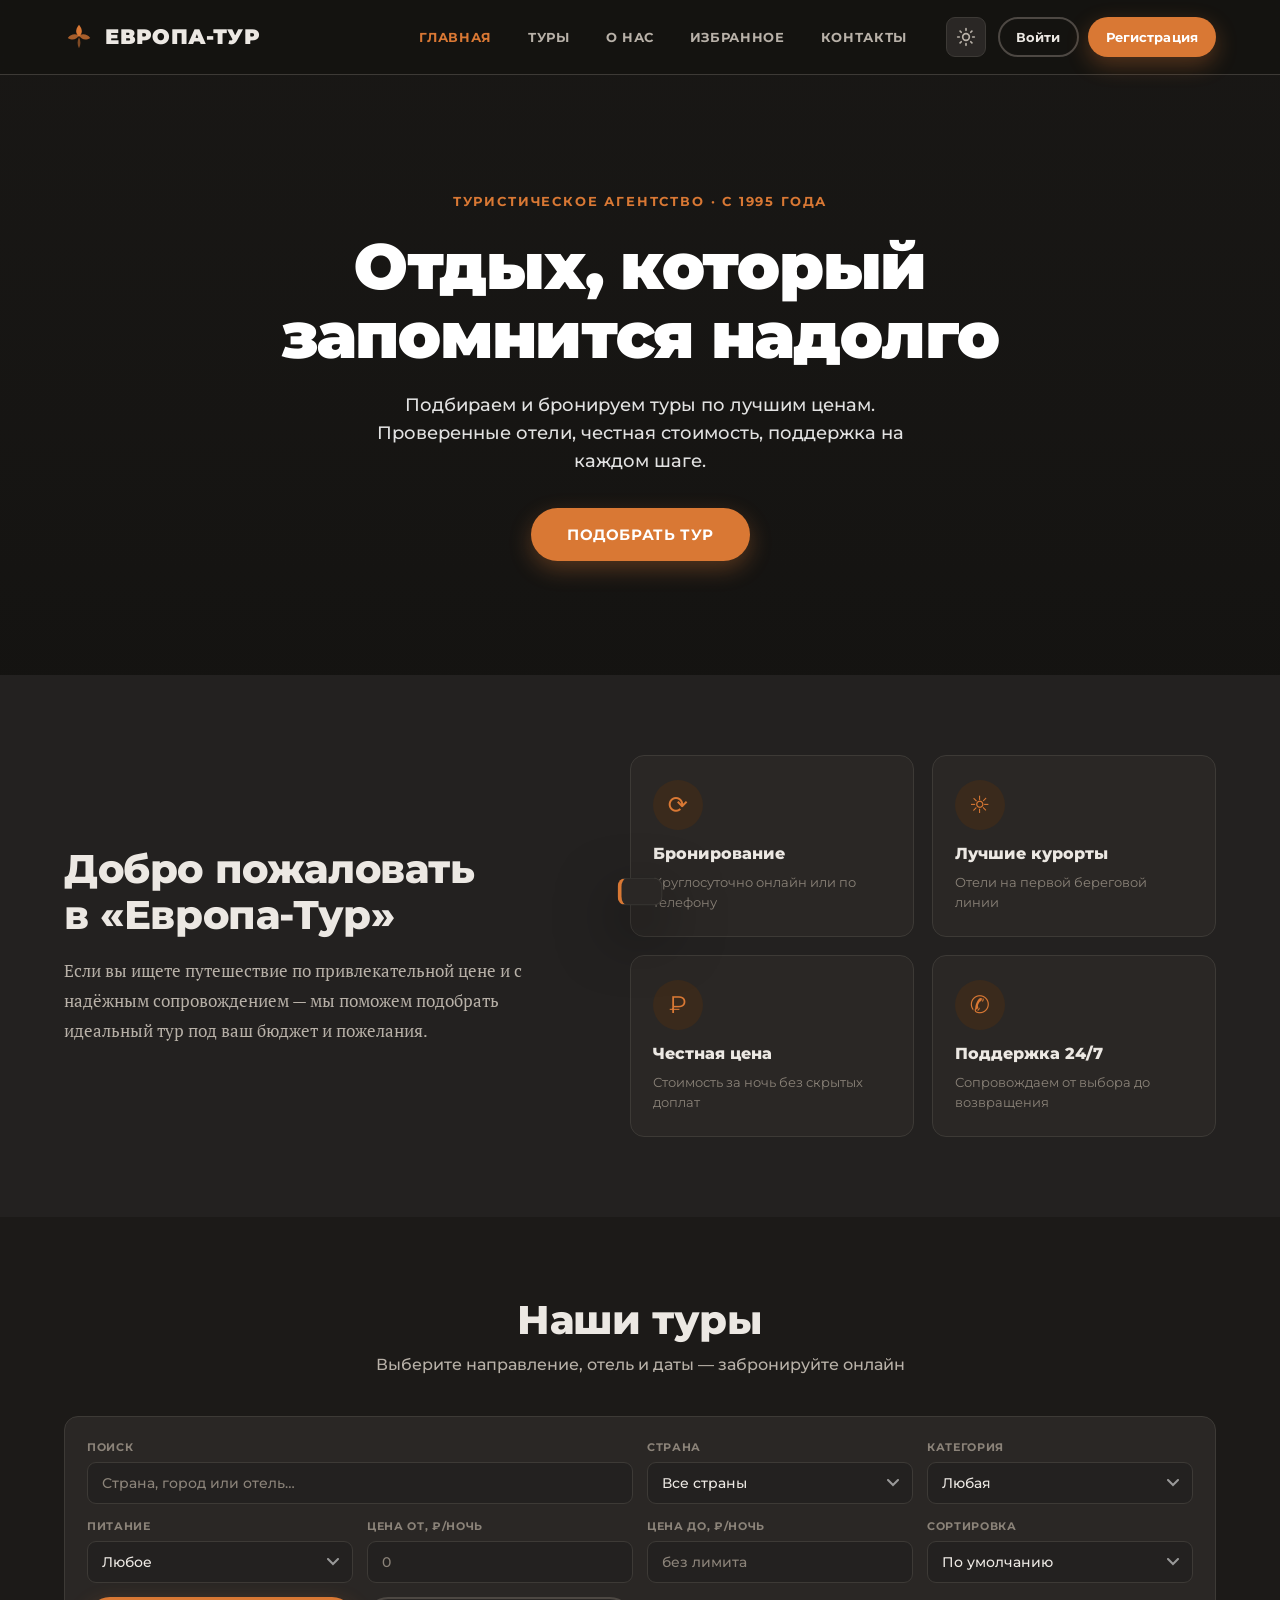
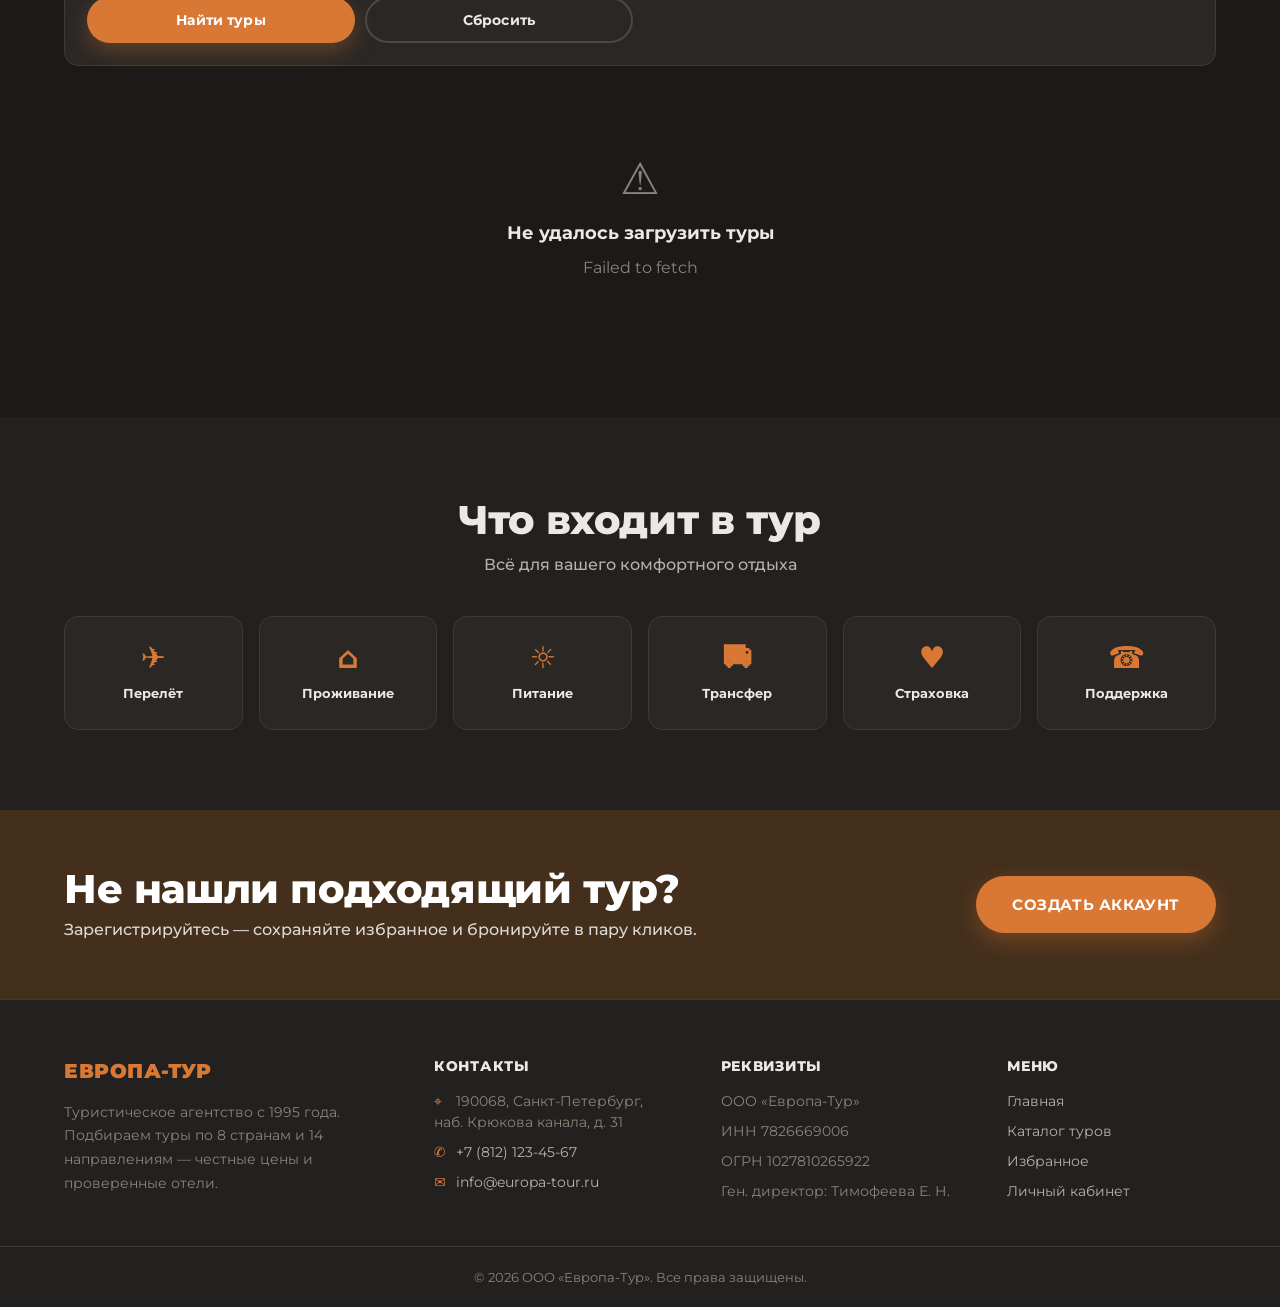
==== commit ddcf0c27: "Add files via upload" ====
--- a/frontend/index.html
+++ b/frontend/index.html
@@ -1,28 +1,25 @@
 <!DOCTYPE html>
-<html lang="ru" data-theme="light">
+<html lang="ru" data-theme="dark">
 <head>
   <meta charset="UTF-8">
   <meta name="viewport" content="width=device-width, initial-scale=1.0">
-  <meta name="theme-color" content="#0e8c8c">
+  <meta name="theme-color" content="#1c1a18">
   <title>Европа-Тур — туристическое агентство</title>
-  <meta name="description" content="Подбор и онлайн-бронирование туров по лучшим ценам.">
-
-  <!-- Favicon: самолётик, отдельный SVG-файл -->
+  <meta name="description" content="Подбор и онлайн-бронирование туров по лучшим ценам. Турагентство с 1995 года.">
+
   <link rel="icon" type="image/svg+xml" href="favicon.svg">
   <link rel="apple-touch-icon" href="favicon.svg">
 
   <link rel="preconnect" href="https://fonts.googleapis.com">
   <link rel="preconnect" href="https://fonts.gstatic.com" crossorigin>
-  <link href="https://fonts.googleapis.com/css2?family=Manrope:wght@400;500;600;700;800&display=swap" rel="stylesheet">
+  <link href="https://fonts.googleapis.com/css2?family=Montserrat:wght@500;600;700;800;900&family=PT+Serif:wght@400;700&display=swap" rel="stylesheet">
 
   <link rel="stylesheet" href="styles.css">
 
-  <!-- Применяем сохранённую тему до отрисовки, чтобы не было «мигания» -->
   <script>
     (function () {
       try {
-        var t = localStorage.getItem('theme');
-        if (!t) t = matchMedia('(prefers-color-scheme: dark)').matches ? 'dark' : 'light';
+        var t = localStorage.getItem('theme') || 'dark';
         document.documentElement.setAttribute('data-theme', t);
       } catch (e) {}
     })();
@@ -30,21 +27,26 @@
 </head>
 <body>
 
-<header class="topbar">
+<header class="topbar" id="topbar">
   <div class="container topbar-inner">
     <a href="#/" class="logo" aria-label="Европа-Тур, на главную">
       <span class="logo-mark" aria-hidden="true">
-        <svg viewBox="0 0 24 24" width="22" height="22" fill="none">
-          <path d="M2 16.5l20-7-7 13-3.2-5.6L2 16.5z" fill="currentColor"/>
+        <svg viewBox="0 0 32 32" width="30" height="30">
+          <path d="M16 3c4 5 4 9 0 13-4-4-4-8 0-13z" fill="currentColor"/>
+          <path d="M16 14c5-2 9-1 12 3-5 3-9 2-12-3z" fill="currentColor" opacity="0.75"/>
+          <path d="M16 14c-5-2-9-1-12 3 5 3 9 2 12-3z" fill="currentColor" opacity="0.75"/>
+          <path d="M16 16c2 4 2 8 0 12-2-4-2-8 0-12z" fill="currentColor" opacity="0.55"/>
         </svg>
       </span>
-      <span class="logo-text">Европа<span class="logo-accent">-Тур</span></span>
+      <span class="logo-text">ЕВРОПА-ТУР</span>
     </a>
 
     <nav class="nav" id="nav">
-      <a href="#/" data-link>Каталог</a>
+      <a href="#/" data-link>Главная</a>
+      <a href="#catalog" data-link data-scroll="catalog">Туры</a>
+      <a href="#advantages" data-link data-scroll="advantages">О нас</a>
       <a href="#/favorites" data-link>Избранное</a>
-      <a href="#/profile" data-link>Личный кабинет</a>
+      <a href="#contacts" data-link data-scroll="contacts">Контакты</a>
     </nav>
 
     <div class="topbar-actions">
@@ -52,10 +54,10 @@
               aria-label="Переключить тему" title="Светлая / тёмная тема">
         <svg class="icon-sun" viewBox="0 0 24 24" width="20" height="20" fill="none" stroke="currentColor" stroke-width="2" stroke-linecap="round">
           <circle cx="12" cy="12" r="4"/>
-          <path d="M12 2v2M12 20v2M4.93 4.93l1.41 1.41M17.66 17.66l1.41 1.41M2 12h2M20 12h2M4.93 19.07l1.41-1.41M17.66 6.34l1.41-1.41"/>
+          <path d="M12 2v2M12 20v2M4.9 4.9l1.4 1.4M17.7 17.7l1.4 1.4M2 12h2M20 12h2M4.9 19.1l1.4-1.4M17.7 6.3l1.4-1.4"/>
         </svg>
         <svg class="icon-moon" viewBox="0 0 24 24" width="20" height="20" fill="none" stroke="currentColor" stroke-width="2" stroke-linecap="round" stroke-linejoin="round">
-          <path d="M21 12.79A9 9 0 1 1 11.21 3 7 7 0 0 0 21 12.79z"/>
+          <path d="M21 12.8A9 9 0 1 1 11.2 3 7 7 0 0 0 21 12.8z"/>
         </svg>
       </button>
       <div class="auth-area" id="auth-area"></div>
@@ -67,350 +69,402 @@
   </div>
 </header>
 
-<main id="app" class="container"></main>
-
-<footer class="footer">
-  <div class="container footer-inner">
-    <div class="footer-brand">
-      <span class="logo-mark logo-mark-sm" aria-hidden="true">
-        <svg viewBox="0 0 24 24" width="16" height="16" fill="currentColor">
-          <path d="M2 16.5l20-7-7 13-3.2-5.6L2 16.5z"/>
-        </svg>
-      </span>
-      <div>
-        <strong>ООО «Европа-Тур»</strong><br>
-        <span class="footer-muted">
-          190068, г. Санкт-Петербург,<br>
-          наб. Крюкова канала, д. 31, кв. 22
-        </span>
-      </div>
-    </div>
-    <div class="footer-req">
-      <span class="footer-muted">ИНН 7826669006</span>
-      <span class="footer-muted">ОГРН 1027810265922</span>
-      <span class="footer-muted">Генеральный директор: Тимофеева Е. Н.</span>
-    </div>
-    <div class="footer-contacts">
-      <!-- Контактные данные не публикуются в ЕГРЮЛ.
-           Замените на реальные телефон и почту агентства. -->
-      <a href="tel:+78121234567">+7 (812) 123-45-67</a>
-      <a href="mailto:info@europa-tour.ru">info@europa-tour.ru</a>
-    </div>
-    <div class="footer-copy">
-      © 2026 ООО «Европа-Тур».<br>
-      Туристическое агентство с 1995 года.
-    </div>
+<main id="app"></main>
+
+<footer class="footer" id="contacts">
+  <div class="container">
+    <div class="footer-grid">
+      <div class="footer-col">
+        <div class="footer-logo">ЕВРОПА-ТУР</div>
+        <p class="footer-about">
+          Туристическое агентство с 1995 года. Подбираем туры по 8 странам
+          и 14 направлениям — честные цены и проверенные отели.
+        </p>
+      </div>
+      <div class="footer-col">
+        <h4>Контакты</h4>
+        <ul class="footer-list">
+          <li><span class="fi">⌖</span> 190068, Санкт-Петербург,<br>наб. Крюкова канала, д. 31</li>
+          <li><span class="fi">✆</span> <a href="tel:+78121234567">+7 (812) 123-45-67</a></li>
+          <li><span class="fi">✉</span> <a href="mailto:info@europa-tour.ru">info@europa-tour.ru</a></li>
+        </ul>
+      </div>
+      <div class="footer-col">
+        <h4>Реквизиты</h4>
+        <ul class="footer-list">
+          <li>ООО «Европа-Тур»</li>
+          <li>ИНН 7826669006</li>
+          <li>ОГРН 1027810265922</li>
+          <li>Ген. директор: Тимофеева Е. Н.</li>
+        </ul>
+      </div>
+      <div class="footer-col">
+        <h4>Меню</h4>
+        <ul class="footer-list footer-nav">
+          <li><a href="#/">Главная</a></li>
+          <li><a href="#/" data-scroll="catalog">Каталог туров</a></li>
+          <li><a href="#/favorites">Избранное</a></li>
+          <li><a href="#/profile">Личный кабинет</a></li>
+        </ul>
+      </div>
+    </div>
+  </div>
+  <div class="footer-bottom">
+    <div class="container">© 2026 ООО «Европа-Тур». Все права защищены.</div>
   </div>
 </footer>
 
+<button class="to-top" id="to-top" aria-label="Наверх" title="Наверх">
+  <svg viewBox="0 0 24 24" width="20" height="20" fill="none" stroke="currentColor" stroke-width="2.5" stroke-linecap="round" stroke-linejoin="round">
+    <path d="M18 15l-6-6-6 6"/>
+  </svg>
+</button>
+
 <div id="toast" class="toast" role="status" aria-live="polite"></div>
 
-<!-- ================= Шаблон: каталог ================= -->
+<!-- ================= Шаблон: главная / каталог ================= -->
 <template id="tpl-catalog">
   <section class="hero">
-    <div class="hero-overlay"></div>
-    <div class="hero-content">
-      <span class="hero-eyebrow">Туристическое агентство с 1995 года</span>
-      <h1>Отдых, который запомнится</h1>
-      <p>Подбираем туры по 8 странам и 14 направлениям. Честные цены,
-         проверенные отели, поддержка на каждом этапе путешествия.</p>
-      <div class="hero-stats">
-        <div class="hero-stat">
-          <span class="hero-stat-num">30</span>
-          <span class="hero-stat-label">лет на рынке</span>
-        </div>
-        <div class="hero-stat">
-          <span class="hero-stat-num">14</span>
-          <span class="hero-stat-label">направлений</span>
-        </div>
-        <div class="hero-stat">
-          <span class="hero-stat-num">5★</span>
-          <span class="hero-stat-label">отели-партнёры</span>
-        </div>
-      </div>
-      <button type="button" class="btn btn-primary btn-lg hero-cta" id="hero-cta">Подобрать тур</button>
+    <div class="hero-bg"></div>
+    <div class="hero-shade"></div>
+    <div class="container hero-inner">
+      <span class="hero-eyebrow">Туристическое агентство · с 1995 года</span>
+      <h1 class="hero-title">Отдых, который<br>запомнится надолго</h1>
+      <p class="hero-text">
+        Подбираем и бронируем туры по лучшим ценам.
+        Проверенные отели, честная стоимость, поддержка на каждом шаге.
+      </p>
+      <button type="button" class="btn btn-primary btn-lg" id="hero-cta">
+        Подобрать тур
+      </button>
     </div>
   </section>
 
-  <section class="advantages">
-    <article class="adv-card">
-      <span class="adv-icon">🏖️</span>
-      <h3>Лучшие курорты</h3>
-      <p>Турция, ОАЭ, Таиланд, Греция и другие направления — только
-         проверенные отели на первой береговой линии.</p>
-    </article>
-    <article class="adv-card">
-      <span class="adv-icon">💰</span>
-      <h3>Честная цена</h3>
-      <p>Стоимость за ночь без скрытых доплат. Видно сразу, сколько
-         стоит проживание на человека.</p>
-    </article>
-    <article class="adv-card">
-      <span class="adv-icon">🛟</span>
-      <h3>Поддержка 24/7</h3>
-      <p>Сопровождаем от выбора тура до возвращения домой. Поможем
-         с документами и любыми вопросами в поездке.</p>
-    </article>
+  <section class="welcome">
+    <div class="container welcome-inner">
+      <div class="welcome-text">
+        <h2 class="block-title">Добро пожаловать<br>в «Европа-Тур»</h2>
+        <p>
+          Если вы ищете путешествие по привлекательной цене и с надёжным
+          сопровождением — мы поможем подобрать идеальный тур под ваш бюджет
+          и пожелания.
+        </p>
+      </div>
+      <div class="welcome-feats">
+        <div class="feat">
+          <span class="feat-ic">⟳</span>
+          <h4>Бронирование</h4>
+          <p>Круглосуточно онлайн или по телефону</p>
+        </div>
+        <div class="feat">
+          <span class="feat-ic">☼</span>
+          <h4>Лучшие курорты</h4>
+          <p>Отели на первой береговой линии</p>
+        </div>
+        <div class="feat">
+          <span class="feat-ic">₽</span>
+          <h4>Честная цена</h4>
+          <p>Стоимость за ночь без скрытых доплат</p>
+        </div>
+        <div class="feat">
+          <span class="feat-ic">✆</span>
+          <h4>Поддержка 24/7</h4>
+          <p>Сопровождаем от выбора до возвращения</p>
+        </div>
+      </div>
+    </div>
   </section>
 
-  <div class="catalog-head" id="catalog-anchor">
-    <h2 class="section-title">Каталог туров</h2>
-    <p class="section-sub">Выберите направление, отель и даты — забронируйте онлайн</p>
-  </div>
-
-  <section class="filters" aria-label="Фильтры подбора туров">
-    <div class="field field-search">
-      <label for="f-query" class="field-label">Поиск</label>
-      <input type="search" id="f-query" placeholder="Страна, город или отель…" autocomplete="off">
-    </div>
-    <div class="field">
-      <label for="f-country" class="field-label">Страна</label>
-      <select id="f-country"><option value="">Все страны</option></select>
-    </div>
-    <div class="field">
-      <label for="f-stars" class="field-label">Категория</label>
-      <select id="f-stars">
-        <option value="">Любая</option>
-        <option value="3">3 ★</option>
-        <option value="4">4 ★</option>
-        <option value="5">5 ★</option>
-      </select>
-    </div>
-    <div class="field">
-      <label for="f-board" class="field-label">Питание</label>
-      <select id="f-board">
-        <option value="">Любое</option>
-        <option value="RO">Без питания</option>
-        <option value="BB">Завтраки</option>
-        <option value="HB">Полупансион</option>
-        <option value="FB">Полный пансион</option>
-        <option value="AI">Всё включено</option>
-        <option value="UAI">Ультра всё вкл.</option>
-      </select>
-    </div>
-    <div class="field">
-      <label for="f-min" class="field-label">Цена от, ₽/ночь</label>
-      <input type="text" inputmode="numeric" id="f-min" placeholder="0">
-    </div>
-    <div class="field">
-      <label for="f-max" class="field-label">Цена до, ₽/ночь</label>
-      <input type="text" inputmode="numeric" id="f-max" placeholder="без лимита">
-    </div>
-    <div class="field">
-      <label for="f-sort" class="field-label">Сортировка</label>
-      <select id="f-sort">
-        <option value="">По умолчанию</option>
-        <option value="price_asc">Сначала дешевле</option>
-        <option value="price_desc">Сначала дороже</option>
-        <option value="stars_desc">Сначала 5★</option>
-      </select>
-    </div>
-    <div class="field field-actions">
-      <button id="f-apply" class="btn btn-primary btn-block">Найти туры</button>
-      <button id="f-reset" class="btn btn-ghost btn-block" type="button">Сбросить</button>
+  <section class="section section-catalog" id="catalog">
+    <div class="container">
+      <div class="block-head">
+        <h2 class="block-title">Наши туры</h2>
+        <p class="block-sub">Выберите направление, отель и даты — забронируйте онлайн</p>
+      </div>
+
+      <div class="filters" aria-label="Фильтры подбора туров">
+        <div class="field field-search">
+          <label for="f-query" class="field-label">Поиск</label>
+          <input type="search" id="f-query" placeholder="Страна, город или отель…" autocomplete="off">
+        </div>
+        <div class="field">
+          <label for="f-country" class="field-label">Страна</label>
+          <select id="f-country"><option value="">Все страны</option></select>
+        </div>
+        <div class="field">
+          <label for="f-stars" class="field-label">Категория</label>
+          <select id="f-stars">
+            <option value="">Любая</option>
+            <option value="3">3 ★</option>
+            <option value="4">4 ★</option>
+            <option value="5">5 ★</option>
+          </select>
+        </div>
+        <div class="field">
+          <label for="f-board" class="field-label">Питание</label>
+          <select id="f-board">
+            <option value="">Любое</option>
+            <option value="RO">Без питания</option>
+            <option value="BB">Завтраки</option>
+            <option value="HB">Полупансион</option>
+            <option value="FB">Полный пансион</option>
+            <option value="AI">Всё включено</option>
+            <option value="UAI">Ультра всё вкл.</option>
+          </select>
+        </div>
+        <div class="field">
+          <label for="f-min" class="field-label">Цена от, ₽/ночь</label>
+          <input type="text" inputmode="numeric" id="f-min" placeholder="0">
+        </div>
+        <div class="field">
+          <label for="f-max" class="field-label">Цена до, ₽/ночь</label>
+          <input type="text" inputmode="numeric" id="f-max" placeholder="без лимита">
+        </div>
+        <div class="field">
+          <label for="f-sort" class="field-label">Сортировка</label>
+          <select id="f-sort">
+            <option value="">По умолчанию</option>
+            <option value="price_asc">Сначала дешевле</option>
+            <option value="price_desc">Сначала дороже</option>
+            <option value="stars_desc">Сначала 5★</option>
+          </select>
+        </div>
+        <div class="field field-actions">
+          <button id="f-apply" class="btn btn-primary btn-block">Найти туры</button>
+          <button id="f-reset" class="btn btn-ghost btn-block" type="button">Сбросить</button>
+        </div>
+      </div>
+
+      <div id="result-count" class="result-count"></div>
+      <div id="tour-grid" class="grid"></div>
     </div>
   </section>
 
-  <div class="catalog-toolbar">
-    <div id="result-count" class="result-count"></div>
-  </div>
-
-  <div id="tour-grid" class="grid"></div>
+  <section class="section section-amenities" id="advantages">
+    <div class="container">
+      <div class="block-head">
+        <h2 class="block-title">Что входит в тур</h2>
+        <p class="block-sub">Всё для вашего комфортного отдыха</p>
+      </div>
+      <div class="amenities">
+        <div class="amenity"><span class="am-ic">✈</span><span>Перелёт</span></div>
+        <div class="amenity"><span class="am-ic">⌂</span><span>Проживание</span></div>
+        <div class="amenity"><span class="am-ic">☼</span><span>Питание</span></div>
+        <div class="amenity"><span class="am-ic">⛟</span><span>Трансфер</span></div>
+        <div class="amenity"><span class="am-ic">♥</span><span>Страховка</span></div>
+        <div class="amenity"><span class="am-ic">☎</span><span>Поддержка</span></div>
+      </div>
+    </div>
+  </section>
+
+  <section class="cta-band">
+    <div class="container cta-inner">
+      <div>
+        <h2 class="block-title">Не нашли подходящий тур?</h2>
+        <p>Зарегистрируйтесь — сохраняйте избранное и бронируйте в пару кликов.</p>
+      </div>
+      <a href="#/register" class="btn btn-primary btn-lg" id="cta-register">Создать аккаунт</a>
+    </div>
+  </section>
 </template>
 
 <!-- ================= Шаблон: карточка тура ================= -->
 <template id="tpl-tour">
-  <a href="#/" class="back-link">← К каталогу</a>
-  <article id="tour-detail" class="tour-detail"></article>
+  <div class="container page-pad">
+    <a href="#/" class="back-link">← К каталогу</a>
+    <article id="tour-detail" class="tour-detail"></article>
+  </div>
 </template>
 
 <!-- ================= Шаблон: вход ================= -->
 <template id="tpl-login">
-  <section class="auth-form">
-    <h2>Вход в личный кабинет</h2>
-    <form id="login-form" autocomplete="on">
-      <label>Email
-        <input type="email" name="email" required autocomplete="email">
-      </label>
-      <label>Пароль
-        <input type="password" name="password" required minlength="6" autocomplete="current-password">
-      </label>
-      <button class="btn btn-primary btn-block" type="submit">Войти</button>
-    </form>
-    <p class="auth-switch">Нет аккаунта? <a href="#/register">Зарегистрироваться</a></p>
-  </section>
+  <div class="container page-pad">
+    <section class="auth-form">
+      <h2 class="auth-title">Вход в личный кабинет</h2>
+      <form id="login-form" autocomplete="on">
+        <label>Email
+          <input type="email" name="email" required autocomplete="email">
+        </label>
+        <label>Пароль
+          <input type="password" name="password" required minlength="6" autocomplete="current-password">
+        </label>
+        <button class="btn btn-primary btn-block" type="submit">Войти</button>
+      </form>
+      <p class="auth-switch">Нет аккаунта? <a href="#/register">Зарегистрироваться</a></p>
+    </section>
+  </div>
 </template>
 
 <!-- ================= Шаблон: регистрация ================= -->
 <template id="tpl-register">
-  <section class="auth-form">
-    <h2>Регистрация</h2>
-    <form id="register-form" autocomplete="on">
-      <div class="form-row">
-        <label>Имя
-          <input type="text" name="first_name" required autocomplete="given-name">
-        </label>
-        <label>Фамилия
-          <input type="text" name="last_name" autocomplete="family-name">
-        </label>
-      </div>
-      <label>Email
-        <input type="email" name="email" required autocomplete="email">
-      </label>
-      <label>Телефон
-        <input type="tel" name="phone" placeholder="+7 (___) ___-__-__" autocomplete="tel">
-      </label>
-      <label>Пароль
-        <input type="password" name="password" required minlength="6" autocomplete="new-password">
-        <span class="field-hint">Минимум 6 символов</span>
-      </label>
-      <button class="btn btn-primary btn-block" type="submit">Создать аккаунт</button>
-    </form>
-    <p class="auth-switch">Уже есть аккаунт? <a href="#/login">Войти</a></p>
-  </section>
-</template>
-
-<!-- ================= Шаблон: подтверждение email ================= -->
-<template id="tpl-verify">
-  <section class="auth-form verify-box">
-    <div class="verify-icon" aria-hidden="true">✉</div>
-    <h2>Подтвердите email</h2>
-    <div id="verify-body"></div>
-  </section>
+  <div class="container page-pad">
+    <section class="auth-form">
+      <h2 class="auth-title">Регистрация</h2>
+      <form id="register-form" autocomplete="on">
+        <div class="form-row">
+          <label>Имя
+            <input type="text" name="first_name" required autocomplete="given-name">
+          </label>
+          <label>Фамилия
+            <input type="text" name="last_name" autocomplete="family-name">
+          </label>
+        </div>
+        <label>Email
+          <input type="email" name="email" required autocomplete="email">
+        </label>
+        <label>Телефон
+          <input type="tel" name="phone" placeholder="+7 (___) ___-__-__" autocomplete="tel">
+        </label>
+        <label>Пароль
+          <input type="password" name="password" required minlength="6" autocomplete="new-password">
+          <span class="field-hint">Минимум 6 символов</span>
+        </label>
+        <button class="btn btn-primary btn-block" type="submit">Создать аккаунт</button>
+      </form>
+      <p class="auth-switch">Уже есть аккаунт? <a href="#/login">Войти</a></p>
+    </section>
+  </div>
 </template>
 
 <!-- ================= Шаблон: личный кабинет ================= -->
 <template id="tpl-profile">
-  <section class="profile">
-    <div class="profile-head">
-      <h2>Личный кабинет</h2>
-    </div>
-
-    <div id="verify-banner"></div>
-
-    <div class="profile-grid">
-      <div class="profile-card" id="profile-info"></div>
-      <div class="profile-card stats-card" id="profile-stats"></div>
-    </div>
-
-    <div class="profile-section">
-      <div class="section-head">
-        <h3>Мои бронирования</h3>
-      </div>
-      <div id="bookings-list" class="bookings-list"></div>
-    </div>
-
-    <div class="profile-section">
-      <h3>Безопасность</h3>
-      <form id="password-form" class="inline-form">
-        <label>Текущий пароль
-          <input type="password" name="old_password" required minlength="6" autocomplete="current-password">
-        </label>
-        <label>Новый пароль
-          <input type="password" name="new_password" required minlength="6" autocomplete="new-password">
-        </label>
-        <button class="btn btn-primary" type="submit">Сменить пароль</button>
-      </form>
-    </div>
-  </section>
+  <div class="container page-pad">
+    <section class="profile">
+      <div class="block-head block-head-left">
+        <h2 class="block-title">Личный кабинет</h2>
+        <p class="block-sub">Ваши данные, бронирования и статистика</p>
+      </div>
+
+      <div class="profile-grid">
+        <div class="profile-card" id="profile-info"></div>
+        <div class="profile-card stats-card" id="profile-stats"></div>
+      </div>
+
+      <div class="profile-section">
+        <h3 class="sub-title">Мои бронирования</h3>
+        <div id="bookings-list" class="bookings-list"></div>
+      </div>
+
+      <div class="profile-section">
+        <h3 class="sub-title">Безопасность</h3>
+        <form id="password-form" class="inline-form">
+          <label>Текущий пароль
+            <input type="password" name="old_password" required minlength="6" autocomplete="current-password">
+          </label>
+          <label>Новый пароль
+            <input type="password" name="new_password" required minlength="6" autocomplete="new-password">
+          </label>
+          <button class="btn btn-primary" type="submit">Сменить пароль</button>
+        </form>
+      </div>
+    </section>
+  </div>
 </template>
 
 <!-- ================= Шаблон: редактирование профиля ================= -->
 <template id="tpl-profile-edit">
-  <a href="#/profile" class="back-link">← В личный кабинет</a>
-  <section class="auth-form">
-    <h2>Редактировать данные</h2>
-    <form id="profile-edit-form">
-      <div class="form-row">
-        <label>Имя
-          <input type="text" name="first_name" required>
-        </label>
-        <label>Фамилия
-          <input type="text" name="last_name">
-        </label>
-      </div>
-      <label>Телефон
-        <input type="tel" name="phone" placeholder="+7 (___) ___-__-__">
-      </label>
-      <label class="field-readonly">Email
-        <input type="email" name="email" disabled>
-        <span class="field-hint">Email менять нельзя — он используется для входа</span>
-      </label>
-      <button class="btn btn-primary btn-block" type="submit">Сохранить изменения</button>
-    </form>
-  </section>
+  <div class="container page-pad">
+    <a href="#/profile" class="back-link">← В личный кабинет</a>
+    <section class="auth-form">
+      <h2 class="auth-title">Редактировать данные</h2>
+      <form id="profile-edit-form">
+        <div class="form-row">
+          <label>Имя
+            <input type="text" name="first_name" required>
+          </label>
+          <label>Фамилия
+            <input type="text" name="last_name">
+          </label>
+        </div>
+        <label>Телефон
+          <input type="tel" name="phone" placeholder="+7 (___) ___-__-__">
+        </label>
+        <label class="field-readonly">Email
+          <input type="email" name="email" disabled>
+          <span class="field-hint">Email менять нельзя — он используется для входа</span>
+        </label>
+        <button class="btn btn-primary btn-block" type="submit">Сохранить изменения</button>
+      </form>
+    </section>
+  </div>
 </template>
 
 <!-- ================= Шаблон: избранное ================= -->
 <template id="tpl-favorites">
-  <section>
-    <div class="section-head">
-      <h2>Избранные туры</h2>
-    </div>
-    <div id="fav-grid" class="grid"></div>
-  </section>
+  <div class="container page-pad">
+    <section>
+      <div class="block-head block-head-left">
+        <h2 class="block-title">Избранные туры</h2>
+        <p class="block-sub">Туры, которые вы сохранили</p>
+      </div>
+      <div id="fav-grid" class="grid"></div>
+    </section>
+  </div>
 </template>
 
 <!-- ================= Шаблон: бронирование ================= -->
 <template id="tpl-booking">
-  <a href="#" id="bk-back" class="back-link">← Назад</a>
-  <section class="auth-form booking-form-wrap">
-    <h2>Бронирование тура</h2>
-    <div id="bk-tour-info" class="bk-tour-info"></div>
-    <form id="booking-form">
-      <div class="form-row">
-        <label>Дата заезда
-          <input type="date" name="check_in" required>
-        </label>
-        <label>Количество ночей
-          <input type="number" name="nights" required min="1" max="30" value="7">
-        </label>
-      </div>
-      <div class="form-row">
-        <label>Взрослые
-          <input type="number" name="adults" required min="1" max="6" value="2">
-        </label>
-        <label>Дети
-          <input type="number" name="children" required min="0" max="5" value="0">
-        </label>
-      </div>
-      <div class="total" id="bk-total"></div>
-      <button class="btn btn-primary btn-block" type="submit">Забронировать</button>
-    </form>
-  </section>
+  <div class="container page-pad">
+    <a href="#" id="bk-back" class="back-link">← Назад</a>
+    <section class="auth-form booking-form-wrap">
+      <h2 class="auth-title">Бронирование тура</h2>
+      <div id="bk-tour-info" class="bk-tour-info"></div>
+      <form id="booking-form">
+        <div class="form-row">
+          <label>Дата заезда
+            <input type="date" name="check_in" required>
+          </label>
+          <label>Количество ночей
+            <input type="number" name="nights" required min="1" max="30" value="7">
+          </label>
+        </div>
+        <div class="form-row">
+          <label>Взрослые
+            <input type="number" name="adults" required min="1" max="6" value="2">
+          </label>
+          <label>Дети
+            <input type="number" name="children" required min="0" max="5" value="0">
+          </label>
+        </div>
+        <div class="total" id="bk-total"></div>
+        <button class="btn btn-primary btn-block" type="submit">Забронировать</button>
+      </form>
+    </section>
+  </div>
 </template>
 
 <!-- ================= Шаблон: оплата ================= -->
 <template id="tpl-payment">
-  <a href="#/profile" class="back-link">← В личный кабинет</a>
-  <section class="auth-form pay-box">
-    <h2>Оплата бронирования</h2>
-    <div id="pay-summary" class="pay-summary"></div>
-
-    <div class="pay-note">
-      Это демонстрационная оплата. Реальные платёжные данные вводить не нужно —
-      нажмите «Оплатить», чтобы сменить статус брони на «Оплачен».
-    </div>
-
-    <div class="pay-methods">
-      <button class="pay-method is-active" data-method="card" type="button">
-        <span class="pay-method-icon">💳</span> Банковская карта
-      </button>
-      <button class="pay-method" data-method="sbp" type="button">
-        <span class="pay-method-icon">⚡</span> СБП
-      </button>
-    </div>
-
-    <button id="pay-confirm" class="btn btn-primary btn-block btn-lg">Оплатить</button>
-  </section>
+  <div class="container page-pad">
+    <a href="#/profile" class="back-link">← В личный кабинет</a>
+    <section class="auth-form pay-box">
+      <h2 class="auth-title">Оплата бронирования</h2>
+      <div id="pay-summary" class="pay-summary"></div>
+
+      <div class="pay-note">
+        Это демонстрационная оплата. Реальные платёжные данные вводить не нужно —
+        нажмите «Оплатить», чтобы сменить статус брони на «Оплачен».
+      </div>
+
+      <div class="pay-methods">
+        <button class="pay-method is-active" data-method="card" type="button">
+          <span class="pay-method-icon">💳</span> Банковская карта
+        </button>
+        <button class="pay-method" data-method="sbp" type="button">
+          <span class="pay-method-icon">⚡</span> СБП
+        </button>
+      </div>
+
+      <button id="pay-confirm" class="btn btn-primary btn-block btn-lg">Оплатить</button>
+    </section>
+  </div>
 </template>
 
 <!--
-  Если backend размещён на ОТДЕЛЬНОМ домене (например api.онридер.com),
-  раскомментируйте строку ниже и укажите адрес. Если сайт и backend
-  на одном домене — оставьте как есть, ничего менять не нужно.
+  Если backend размещён на ОТДЕЛЬНОМ домене, раскомментируйте строку ниже.
+  Если сайт и backend на одном домене — ничего менять не нужно.
 -->
-<!-- <script>window.API_BASE = "https://api.xn--80aaldqgj.com";</script> -->
+<!-- <script>window.API_BASE = "https://api.example.com";</script> -->
 <script src="app.js"></script>
 </body>
 </html>
--- a/frontend/styles.css
+++ b/frontend/styles.css
@@ -1,415 +1,467 @@
 /* ============================================================
-   Европа-Тур — стили интерфейса
-   Тема: светлая / тёмная, переключается через [data-theme]
+   Европа-Тур — оформление сайта
+   Стиль: тёплый тёмный отельный, оранжевый акцент
    ============================================================ */
 
-/* ---------- Светлая тема (по умолчанию) ---------- */
+/* ---------- Тёмная тема (основная) ---------- */
 :root,
+:root[data-theme="dark"] {
+  --bg:            #1c1a18;
+  --bg-2:          #232120;
+  --surface:       #2a2725;
+  --surface-2:     #322e2b;
+  --surface-hi:    #3a3531;
+
+  --text:          #ece8e3;
+  --text-soft:     #b8b1a8;
+  --text-muted:    #8b8379;
+
+  --accent:        #d97834;
+  --accent-hi:     #e8accb;
+  --accent-soft:   #3a2a1c;
+  --accent-deep:   #b35f24;
+
+  --border:        #3d3a36;
+  --border-hi:     #4d4843;
+
+  --header-bg:     rgba(20,19,17,.96);
+  --hero-shade:    linear-gradient(180deg, rgba(20,19,17,.45) 0%, rgba(20,19,17,.72) 60%, rgba(20,19,17,.96) 100%);
+  --band-bg:       #432f1c;
+
+  --ok-bg:#1e3a26; --ok-fg:#74d99a;
+  --warn-bg:#3d2f12; --warn-fg:#e6b550;
+  --info-bg:#33291c; --info-fg:#e0a060;
+  --err-bg:#3d1f1c; --err-fg:#e88c7a;
+
+  --shadow-sm: 0 2px 8px rgba(0,0,0,.35);
+  --shadow-md: 0 10px 30px rgba(0,0,0,.45);
+  --shadow-lg: 0 24px 60px rgba(0,0,0,.6);
+
+  --radius:    14px;
+  --radius-sm: 9px;
+  --radius-pill: 999px;
+  --ring: 0 0 0 3px rgba(217,120,52,.32);
+}
+
+/* ---------- Светлая тема ---------- */
 :root[data-theme="light"] {
-  --primary:        #0e8c8c;
-  --primary-dark:   #0a6f6f;
-  --primary-soft:   #dff3f2;
-  --accent:         #ff7a3d;
-  --accent-soft:    #fff0e8;
-
-  --bg:             #f3efe8;
-  --bg-elevated:    #ffffff;
-  --surface:        #ffffff;
-  --surface-2:      #f6f2ea;
-
-  --text:           #1c2530;
-  --text-soft:      #44505d;
-  --text-muted:     #707d8a;
-
-  --border:         #d9d2c4;
-  --border-strong:  #c2b9a6;
-
-  --shadow-sm:  0 1px 2px rgba(40,35,25,.10), 0 1px 3px rgba(40,35,25,.08);
-  --shadow-md:  0 6px 18px rgba(40,35,25,.14);
-  --shadow-lg:  0 18px 48px rgba(40,35,25,.20);
-  --shadow-primary: 0 10px 26px rgba(14,140,140,.30);
-
-  --ok-bg:#dcf3e7; --ok-fg:#137a45;
-  --warn-bg:#fdeecb; --warn-fg:#a4690a;
-  --info-bg:#dcf0f0; --info-fg:#0a6f6f;
-  --err-bg:#fbe2de; --err-fg:#bb3322;
-
-  --radius:     16px;
-  --radius-sm:  10px;
-  --radius-pill:999px;
-  --ring: 0 0 0 3px rgba(14,140,140,.22);
-  --brand-grad: linear-gradient(135deg, #0e8c8c 0%, #16a8a3 100%);
-}
-
-/* ---------- Тёмная тема ---------- */
-:root[data-theme="dark"] {
-  --primary:        #3fc7c2;
-  --primary-dark:   #2fa8a4;
-  --primary-soft:   #123230;
-  --accent:         #ff9966;
-  --accent-soft:    #2e2017;
-
-  --bg:             #11161c;
-  --bg-elevated:    #1a212a;
-  --surface:        #1a212a;
-  --surface-2:      #232c37;
-
-  --text:           #eef1f4;
-  --text-soft:      #b3bcc6;
-  --text-muted:     #7d8893;
-
-  --border:         #313b46;
-  --border-strong:  #44505d;
-
-  --shadow-sm:  0 1px 2px rgba(0,0,0,.4);
-  --shadow-md:  0 6px 18px rgba(0,0,0,.5);
-  --shadow-lg:  0 18px 44px rgba(0,0,0,.6);
-  --shadow-primary: 0 10px 28px rgba(63,199,194,.32);
-
-  --ok-bg:#13321f; --ok-fg:#6ee79e;
-  --warn-bg:#3a2c0c; --warn-fg:#fcd34d;
-  --info-bg:#123230; --info-fg:#5fd6d1;
-  --err-bg:#3a1414; --err-fg:#fca5a5;
-  --brand-grad: linear-gradient(135deg, #2fa8a4 0%, #3fc7c2 100%);
-
-  --ring: 0 0 0 3px rgba(79,155,255,.3);
+  --bg:            #f4efe8;
+  --bg-2:          #ffffff;
+  --surface:       #ffffff;
+  --surface-2:     #f6f1ea;
+  --surface-hi:    #ede6dc;
+
+  --text:          #211d1a;
+  --text-soft:     #4f4840;
+  --text-muted:    #847b70;
+
+  --accent:        #cf6a26;
+  --accent-hi:     #b4571c;
+  --accent-soft:   #fbeadd;
+  --accent-deep:   #b35920;
+
+  --border:        #ddd3c6;
+  --border-hi:     #c8bbab;
+
+  --header-bg:     rgba(255,255,255,.97);
+  --hero-shade:    linear-gradient(180deg, rgba(28,24,20,.30) 0%, rgba(28,24,20,.45) 60%, rgba(244,239,232,.96) 100%);
+  --band-bg:       #6b4324;
+
+  --ok-bg:#dff3e6; --ok-fg:#1d8045;
+  --warn-bg:#fbeecb; --warn-fg:#a4710c;
+  --info-bg:#fbeadd; --info-fg:#b35920;
+  --err-bg:#fae0db; --err-fg:#bc3a26;
+
+  --shadow-sm: 0 2px 8px rgba(40,30,20,.10);
+  --shadow-md: 0 10px 30px rgba(40,30,20,.14);
+  --shadow-lg: 0 24px 60px rgba(40,30,20,.20);
 }
 
 /* ---------- База ---------- */
-* { box-sizing: border-box; }
+* { box-sizing: border-box; margin: 0; padding: 0; }
 
 html { scroll-behavior: smooth; }
 
 body {
-  margin: 0;
-  font-family: 'Manrope', -apple-system, BlinkMacSystemFont, 'Segoe UI', Roboto, sans-serif;
-  font-size: 16px;
+  font-family: 'Montserrat', system-ui, -apple-system, sans-serif;
+  background: var(--bg);
+  color: var(--text);
   line-height: 1.55;
-  color: var(--text);
-  background: var(--bg);
-  min-height: 100vh;
+  -webkit-font-smoothing: antialiased;
   display: flex;
   flex-direction: column;
-  -webkit-font-smoothing: antialiased;
-  transition: background .25s ease, color .25s ease;
-}
-
-a { color: var(--primary); text-decoration: none; transition: color .15s; }
-a:hover { color: var(--primary-dark); }
-
-h1, h2, h3, h4 { line-height: 1.25; font-weight: 800; letter-spacing: -0.02em; }
-
-img { display: block; }
+  min-height: 100vh;
+}
+
+a { color: inherit; text-decoration: none; }
+img { max-width: 100%; display: block; }
+button { font-family: inherit; cursor: pointer; }
+input, select, textarea { font-family: inherit; }
 
 .container {
   width: 100%;
   max-width: 1200px;
   margin: 0 auto;
-  padding: 0 20px;
-}
+  padding: 0 24px;
+}
+
+main { flex: 1; }
+.page-pad { padding: 48px 0 72px; }
+
+/* ---------- Типографика ---------- */
+.block-title {
+  font-weight: 800;
+  font-size: clamp(26px, 3.6vw, 40px);
+  letter-spacing: -0.01em;
+  line-height: 1.15;
+  color: var(--text);
+}
+.block-head {
+  text-align: center;
+  margin-bottom: 38px;
+}
+.block-head-left { text-align: left; }
+.block-sub {
+  margin-top: 10px;
+  color: var(--text-soft);
+  font-size: 16px;
+  font-weight: 500;
+}
+.sub-title {
+  font-weight: 800;
+  font-size: 22px;
+  margin-bottom: 18px;
+}
+
+/* ---------- Кнопки ---------- */
+.btn {
+  display: inline-flex; align-items: center; justify-content: center;
+  gap: 8px;
+  font-weight: 700; font-size: 14px;
+  padding: 12px 22px;
+  border: 2px solid transparent;
+  border-radius: var(--radius-pill);
+  transition: transform .15s, background .2s, border-color .2s, color .2s, box-shadow .2s;
+  white-space: nowrap;
+  letter-spacing: .01em;
+}
+.btn:active { transform: scale(.97); }
+.btn-block { width: 100%; }
+.btn-lg { padding: 15px 34px; font-size: 15px; text-transform: uppercase; letter-spacing: .04em; }
+.btn-sm { padding: 8px 16px; font-size: 13px; }
+
+.btn-primary {
+  background: var(--accent);
+  color: #fff;
+  box-shadow: 0 8px 22px rgba(217,120,52,.32);
+}
+.btn-primary:hover { background: var(--accent-deep); transform: translateY(-2px); }
+
+.btn-ghost {
+  background: transparent;
+  color: var(--text);
+  border-color: var(--border-hi);
+}
+.btn-ghost:hover { border-color: var(--accent); color: var(--accent); }
+
+.btn-outline {
+  background: transparent;
+  color: var(--accent);
+  border-color: var(--accent);
+}
+.btn-outline:hover { background: var(--accent); color: #fff; }
+.btn-outline.is-fav { background: var(--accent); color: #fff; }
+
+.btn-danger {
+  background: transparent;
+  color: var(--err-fg);
+  border-color: var(--err-fg);
+}
+.btn-danger:hover { background: var(--err-fg); color: #fff; }
 
 /* ---------- Шапка ---------- */
 .topbar {
-  background: color-mix(in srgb, var(--surface) 88%, transparent);
-  backdrop-filter: saturate(180%) blur(12px);
+  position: sticky; top: 0; z-index: 100;
+  background: var(--header-bg);
+  backdrop-filter: saturate(160%) blur(10px);
   border-bottom: 1px solid var(--border);
-  position: sticky; top: 0; z-index: 100;
 }
 .topbar-inner {
-  display: flex; align-items: center;
-  height: 68px; gap: 28px;
-}
-
-.logo { display: flex; align-items: center; gap: 10px; font-weight: 800; font-size: 20px; color: var(--text); }
-.logo:hover { color: var(--text); }
-.logo-mark {
-  width: 38px; height: 38px;
-  display: grid; place-items: center;
-  border-radius: 11px;
-  background: var(--brand-grad);
-  color: #fff;
-  box-shadow: var(--shadow-primary);
-}
-.logo-mark-sm { width: 28px; height: 28px; border-radius: 8px; }
-.logo-text { letter-spacing: -0.03em; }
-.logo-accent { color: var(--primary); }
-
-.nav { display: flex; gap: 6px; flex: 1; }
+  display: flex; align-items: center; gap: 24px;
+  height: 74px;
+}
+.logo {
+  display: flex; align-items: center; gap: 11px;
+  font-weight: 900; font-size: 21px;
+  letter-spacing: .03em;
+}
+.logo-mark { color: var(--accent); display: flex; }
+.logo-text { color: var(--text); }
+
+.nav {
+  display: flex; gap: 6px;
+  margin-left: auto;
+}
 .nav a {
-  color: var(--text-soft); font-weight: 600; font-size: 15px;
-  padding: 8px 14px; border-radius: var(--radius-pill);
-  transition: background .15s, color .15s;
-}
-.nav a:hover { color: var(--text); background: var(--surface-2); }
-.nav a.active { color: var(--primary); background: var(--primary-soft); }
+  padding: 9px 15px;
+  font-weight: 700; font-size: 13px;
+  text-transform: uppercase; letter-spacing: .05em;
+  color: var(--text-soft);
+  border-radius: var(--radius-sm);
+  transition: color .18s, background .18s;
+}
+.nav a:hover { color: var(--accent); }
+.nav a.active { color: var(--accent); }
 
 .topbar-actions { display: flex; align-items: center; gap: 12px; }
-.auth-area { display: flex; gap: 8px; align-items: center; }
-.user-chip {
-  display: flex; align-items: center; gap: 8px;
-  font-size: 14px; font-weight: 600; color: var(--text-soft);
-}
-.user-avatar {
-  width: 34px; height: 34px; border-radius: 50%;
-  display: grid; place-items: center;
-  background: var(--primary-soft); color: var(--primary);
-  font-weight: 800; font-size: 14px;
-}
-
-/* переключатель темы */
+
 .theme-toggle {
   width: 40px; height: 40px;
   display: grid; place-items: center;
-  border: 1px solid var(--border-strong);
-  background: var(--surface);
+  background: var(--surface);
+  border: 1px solid var(--border);
+  border-radius: var(--radius-sm);
   color: var(--text-soft);
-  border-radius: 11px;
-  cursor: pointer;
-  transition: all .15s;
-}
-.theme-toggle:hover { color: var(--primary); border-color: var(--primary); }
-.theme-toggle .icon-sun,
-.theme-toggle .icon-moon { transition: opacity .2s, transform .3s; }
-:root[data-theme="light"] .theme-toggle .icon-moon { display: none; }
-:root[data-theme="dark"]  .theme-toggle .icon-sun  { display: none; }
-
-/* бургер */
+  transition: color .2s, border-color .2s;
+}
+.theme-toggle:hover { color: var(--accent); border-color: var(--accent); }
+.icon-sun, .icon-moon { display: none; }
+:root[data-theme="dark"]  .icon-sun  { display: block; }
+:root[data-theme="light"] .icon-moon { display: block; }
+
+.auth-area { display: flex; align-items: center; gap: 9px; }
+
+.user-chip {
+  display: flex; align-items: center; gap: 9px;
+  padding: 5px 12px 5px 5px;
+  background: var(--surface);
+  border: 1px solid var(--border);
+  border-radius: var(--radius-pill);
+  transition: border-color .2s;
+}
+.user-chip:hover { border-color: var(--accent); }
+.user-avatar {
+  width: 32px; height: 32px;
+  display: grid; place-items: center;
+  background: var(--accent);
+  color: #fff;
+  font-weight: 800; font-size: 13px;
+  border-radius: 50%;
+}
+.user-name { font-weight: 700; font-size: 13px; max-width: 120px;
+  overflow: hidden; text-overflow: ellipsis; white-space: nowrap; }
+
 .burger {
   display: none;
-  width: 40px; height: 40px;
-  flex-direction: column; justify-content: center; gap: 5px;
-  background: var(--surface); border: 1px solid var(--border-strong);
-  border-radius: 11px; cursor: pointer; padding: 0;
+  flex-direction: column; gap: 5px;
+  width: 42px; height: 42px;
+  background: var(--surface);
+  border: 1px solid var(--border);
+  border-radius: var(--radius-sm);
+  align-items: center; justify-content: center;
 }
 .burger span {
-  display: block; width: 18px; height: 2px;
-  background: var(--text); border-radius: 2px;
-  margin: 0 auto; transition: transform .2s, opacity .2s;
-}
-.burger[aria-expanded="true"] span:nth-child(1) { transform: translateY(7px) rotate(45deg); }
-.burger[aria-expanded="true"] span:nth-child(2) { opacity: 0; }
-.burger[aria-expanded="true"] span:nth-child(3) { transform: translateY(-7px) rotate(-45deg); }
-
-/* ---------- Кнопки ---------- */
-.btn {
-  display: inline-flex; align-items: center; justify-content: center; gap: 8px;
-  padding: 11px 20px;
-  border: 1px solid transparent;
-  background: var(--surface);
-  color: var(--primary);
-  font-size: 14.5px; font-weight: 700;
-  border-radius: var(--radius-sm);
-  cursor: pointer;
-  transition: transform .12s, box-shadow .15s, background .15s, color .15s;
-  font-family: inherit;
-  white-space: nowrap;
-}
-.btn:active { transform: translateY(1px); }
-.btn-block { width: 100%; }
-.btn-lg { padding: 14px 24px; font-size: 16px; }
-
-.btn-primary {
-  background: var(--primary); color: #fff;
-  box-shadow: var(--shadow-primary);
-}
-.btn-primary:hover { background: var(--primary-dark); color: #fff; }
-
-.btn-outline {
-  background: transparent; color: var(--primary);
-  border-color: var(--border-strong);
-}
-.btn-outline:hover { border-color: var(--primary); background: var(--primary-soft); }
-
-.btn-ghost {
-  background: var(--surface-2); color: var(--text-soft);
-}
-.btn-ghost:hover { background: var(--border); color: var(--text); }
-
-.btn-danger {
-  background: transparent; color: var(--err-fg);
-  border-color: color-mix(in srgb, var(--err-fg) 35%, transparent);
-}
-.btn-danger:hover { background: var(--err-bg); }
-
-.btn-sm { padding: 7px 14px; font-size: 13px; }
+  width: 20px; height: 2px;
+  background: var(--text);
+  border-radius: 2px;
+  transition: .25s;
+}
 
 /* ---------- Hero ---------- */
 .hero {
   position: relative;
-  color: #fff;
-  padding: 88px 40px;
-  border-radius: 22px;
-  margin: 24px 0 36px;
+  min-height: 600px;
+  display: flex; align-items: center;
   overflow: hidden;
-  background-image: url("https://images.unsplash.com/photo-1507525428034-b723cf961d3e?w=1600&q=80");
+}
+.hero-bg {
+  position: absolute; inset: 0;
+  background-image: url("https://images.unsplash.com/photo-1571896349842-33c89424de2d?w=1800&q=80");
   background-size: cover;
   background-position: center;
-}
-.hero-overlay {
+  animation: hero-zoom 22s ease-in-out infinite alternate;
+}
+@keyframes hero-zoom {
+  from { transform: scale(1); }
+  to   { transform: scale(1.09); }
+}
+.hero-shade {
   position: absolute; inset: 0;
-  background: linear-gradient(105deg,
-    rgba(13,52,52,.92) 0%, rgba(13,52,52,.62) 55%, rgba(13,52,52,.25) 100%);
-}
-.hero-content { position: relative; max-width: 600px; }
+  background: var(--hero-shade);
+}
+.hero-inner {
+  position: relative;
+  text-align: center;
+  padding: 100px 24px;
+}
 .hero-eyebrow {
   display: inline-block;
-  font-size: 13px; font-weight: 700; letter-spacing: .08em;
-  text-transform: uppercase;
-  color: #ffd9b0;
-  margin-bottom: 14px;
-}
-.hero h1 {
-  font-size: clamp(30px, 4.4vw, 48px);
-  margin: 0 0 14px; letter-spacing: -0.03em; line-height: 1.1;
-}
-.hero p {
+  font-weight: 700; font-size: 13px;
+  letter-spacing: .14em; text-transform: uppercase;
+  color: var(--accent);
+  margin-bottom: 20px;
+  animation: rise .7s ease both;
+}
+.hero-title {
+  font-weight: 900;
+  font-size: clamp(34px, 6vw, 64px);
+  line-height: 1.08;
+  letter-spacing: -0.02em;
+  color: #fff;
+  margin-bottom: 22px;
+  animation: rise .7s ease .1s both;
+}
+.hero-text {
+  max-width: 580px; margin: 0 auto 32px;
   font-size: clamp(15px, 2vw, 18px);
-  line-height: 1.6; opacity: .94; margin: 0 0 26px;
-  max-width: 520px;
-}
-.hero-stats {
-  display: flex; gap: 32px; margin-bottom: 28px; flex-wrap: wrap;
-}
-.hero-stat { display: flex; flex-direction: column; }
-.hero-stat-num {
-  font-size: 32px; font-weight: 800; line-height: 1;
-  color: #ffd9b0;
-}
-.hero-stat-label {
-  font-size: 13px; opacity: .88; margin-top: 4px;
-}
-.hero-cta { box-shadow: 0 10px 30px rgba(255,122,61,.4); }
-
-/* ---------- Блок преимуществ ---------- */
-.advantages {
+  color: rgba(255,255,255,.88);
+  font-weight: 500;
+  animation: rise .7s ease .2s both;
+}
+.hero .btn-lg { animation: rise .7s ease .3s both; }
+@keyframes rise {
+  from { opacity: 0; transform: translateY(24px); }
+  to   { opacity: 1; transform: translateY(0); }
+}
+
+/* ---------- Секции ---------- */
+.section { padding: 80px 0; }
+.section-catalog { background: var(--bg); }
+.section-amenities { background: var(--bg-2); }
+
+/* ---------- Welcome ---------- */
+.welcome { background: var(--bg-2); padding: 80px 0; }
+.welcome-inner {
+  display: grid; grid-template-columns: 1fr 1.15fr;
+  gap: 56px; align-items: center;
+}
+.welcome-text .block-title { margin-bottom: 18px; }
+.welcome-text p {
+  font-family: 'PT Serif', Georgia, serif;
+  font-size: 17px; line-height: 1.75;
+  color: var(--text-soft);
+}
+.welcome-feats {
+  display: grid; grid-template-columns: 1fr 1fr;
+  gap: 18px;
+}
+.feat {
+  background: var(--surface);
+  border: 1px solid var(--border);
+  border-radius: var(--radius);
+  padding: 24px 22px;
+  transition: transform .2s, border-color .2s;
+}
+.feat:hover { transform: translateY(-4px); border-color: var(--accent); }
+.feat-ic {
+  display: inline-grid; place-items: center;
+  width: 50px; height: 50px;
+  font-size: 24px;
+  color: var(--accent);
+  background: var(--accent-soft);
+  border-radius: 50%;
+  margin-bottom: 12px;
+}
+.feat h4 { font-size: 16px; font-weight: 800; margin-bottom: 5px; }
+.feat p { font-size: 13px; color: var(--text-muted); }
+
+/* ---------- Удобства ---------- */
+.amenities {
   display: grid;
-  grid-template-columns: repeat(3, 1fr);
-  gap: 20px;
-  margin-bottom: 48px;
-}
-.adv-card {
+  grid-template-columns: repeat(6, 1fr);
+  gap: 16px;
+}
+.amenity {
+  display: flex; flex-direction: column; align-items: center; gap: 10px;
+  padding: 26px 12px;
   background: var(--surface);
   border: 1px solid var(--border);
   border-radius: var(--radius);
-  padding: 26px 24px;
-  box-shadow: var(--shadow-sm);
-}
-.adv-icon {
-  display: inline-grid; place-items: center;
-  width: 52px; height: 52px;
-  font-size: 26px;
-  background: var(--primary-soft);
-  border-radius: 13px;
-  margin-bottom: 14px;
-}
-.adv-card h3 { margin: 0 0 8px; font-size: 18px; }
-.adv-card p {
-  margin: 0; font-size: 14px; line-height: 1.6; color: var(--text-soft);
-}
-
-/* ---------- Заголовок секции ---------- */
-.catalog-head { margin-bottom: 22px; }
-.section-title {
-  font-size: clamp(24px, 3vw, 32px);
-  margin: 0 0 6px; letter-spacing: -0.02em;
-}
-.section-title::after {
-  content: ""; display: block;
-  width: 56px; height: 4px; margin-top: 10px;
-  background: var(--accent); border-radius: 2px;
-}
-.section-sub { margin: 0; color: var(--text-soft); font-size: 15px; }
+  font-weight: 700; font-size: 13px;
+  text-align: center;
+  transition: transform .2s, border-color .2s;
+}
+.amenity:hover { transform: translateY(-4px); border-color: var(--accent); }
+.am-ic { font-size: 30px; color: var(--accent); line-height: 1; }
+
+/* ---------- CTA-полоса ---------- */
+.cta-band { background: var(--band-bg); padding: 56px 0; }
+.cta-inner {
+  display: flex; align-items: center; justify-content: space-between;
+  gap: 32px; flex-wrap: wrap;
+}
+.cta-band .block-title { color: #fff; }
+.cta-band p { color: rgba(255,255,255,.82); font-weight: 500; margin-top: 6px; }
 
 /* ---------- Фильтры ---------- */
 .filters {
-  background: var(--surface);
-  padding: 20px;
-  border-radius: var(--radius);
-  box-shadow: var(--shadow-md);
-  border: 1px solid var(--border);
-  margin-bottom: 24px;
   display: grid;
   grid-template-columns: repeat(4, 1fr);
-  gap: 16px;
-}
-.field { display: flex; flex-direction: column; gap: 6px; min-width: 0; }
+  gap: 14px;
+  background: var(--surface);
+  border: 1px solid var(--border);
+  border-radius: var(--radius);
+  padding: 22px;
+  margin-bottom: 22px;
+}
+.field { display: flex; flex-direction: column; gap: 6px; }
 .field-search { grid-column: span 2; }
-.field-actions { display: flex; flex-direction: row; gap: 10px; align-items: flex-end; }
-.field-actions .btn { flex: 1; }
-
+.field-actions {
+  grid-column: span 2;
+  flex-direction: row; align-items: end; gap: 10px;
+}
 .field-label {
-  font-size: 12px; font-weight: 700;
+  font-size: 11px; font-weight: 700;
+  text-transform: uppercase; letter-spacing: .06em;
   color: var(--text-muted);
-  text-transform: uppercase; letter-spacing: .04em;
-}
-
-/* Поля ввода — общий стиль. text-overflow:ellipsis чинит «текст не влезает». */
+}
 .filters input,
-.filters select,
-.auth-form input,
-.inline-form input {
+.filters select {
   width: 100%;
-  padding: 11px 13px;
-  border: 1px solid var(--border-strong);
+  padding: 11px 14px;
+  background: var(--bg-2);
+  border: 1px solid var(--border);
   border-radius: var(--radius-sm);
-  font-size: 14.5px;
-  font-family: inherit;
-  background: var(--surface-2);
   color: var(--text);
-  transition: border-color .15s, box-shadow .15s, background .15s;
+  font-size: 14px; font-weight: 500;
+  transition: border-color .18s, box-shadow .18s;
   text-overflow: ellipsis;
 }
-.filters input::placeholder,
-.auth-form input::placeholder { color: var(--text-muted); }
-
 .filters input:focus,
-.filters select:focus,
-.auth-form input:focus,
-.inline-form input:focus {
+.filters select:focus {
   outline: none;
-  border-color: var(--primary);
+  border-color: var(--accent);
   box-shadow: var(--ring);
-  background: var(--surface);
-}
-.filters select,
-.auth-form select {
-  appearance: none;
-  background-image: url("data:image/svg+xml;utf8,%3Csvg xmlns='http://www.w3.org/2000/svg' width='12' height='8' viewBox='0 0 12 8'%3E%3Cpath d='M1 1l5 5 5-5' stroke='%23708099' stroke-width='2' fill='none' stroke-linecap='round'/%3E%3C/svg%3E");
+}
+.filters input::placeholder { color: var(--text-muted); }
+
+.filters select {
+  appearance: none; cursor: pointer;
+  padding-right: 34px;
+  background-image: url("data:image/svg+xml;utf8,%3Csvg xmlns='http://www.w3.org/2000/svg' width='12' height='8' viewBox='0 0 12 8'%3E%3Cpath d='M1 1l5 5 5-5' stroke='%23999' stroke-width='2' fill='none' stroke-linecap='round'/%3E%3C/svg%3E");
   background-repeat: no-repeat;
   background-position: right 13px center;
-  padding-right: 34px;
-  cursor: pointer;
-}
-/* Выпадающий список: явный фон и цвет, чтобы опции были читаемы
-   в обеих темах (без этого тёмная тема даёт системные белые опции). */
-.filters select option,
-.auth-form select option {
+}
+.filters select option {
   background: var(--surface);
   color: var(--text);
 }
 
-/* Убираем стрелки-спиннеры у числовых полей (жалоба про ±1 ₽). */
 input[type="number"] { appearance: textfield; -moz-appearance: textfield; }
 input[type="number"]::-webkit-outer-spin-button,
-input[type="number"]::-webkit-inner-spin-button {
-  -webkit-appearance: none; margin: 0;
-}
-
-.field-hint { font-size: 12px; color: var(--text-muted); margin-top: 2px; }
-
-/* ---------- Панель каталога ---------- */
-.catalog-toolbar {
-  display: flex; align-items: center; justify-content: flex-start;
-  gap: 16px; margin-bottom: 18px; flex-wrap: wrap;
-}
-.result-count { font-size: 14px; color: var(--text-soft); font-weight: 600; }
+input[type="number"]::-webkit-inner-spin-button { -webkit-appearance: none; margin: 0; }
+
+.result-count {
+  font-weight: 700; font-size: 14px;
+  color: var(--text-soft);
+  margin-bottom: 18px;
+}
 
 /* ---------- Сетка карточек ---------- */
 .grid {
   display: grid;
-  grid-template-columns: repeat(auto-fill, minmax(290px, 1fr));
-  gap: 22px;
-  margin-bottom: 48px;
+  grid-template-columns: repeat(auto-fill, minmax(300px, 1fr));
+  gap: 24px;
 }
 
 .card {
@@ -417,458 +469,462 @@
   border: 1px solid var(--border);
   border-radius: var(--radius);
   overflow: hidden;
+  display: flex; flex-direction: column;
+  box-shadow: var(--shadow-sm);
+  transition: transform .22s, box-shadow .22s, border-color .22s;
+  animation: card-in .45s ease both;
+}
+@keyframes card-in {
+  from { opacity: 0; transform: translateY(20px); }
+  to   { opacity: 1; transform: translateY(0); }
+}
+.card:hover {
+  transform: translateY(-6px);
   box-shadow: var(--shadow-md);
-  transition: transform .2s, box-shadow .2s, border-color .2s;
-  display: flex; flex-direction: column;
-  position: relative;
-}
-.card:hover {
-  transform: translateY(-5px);
-  box-shadow: var(--shadow-lg);
-  border-color: color-mix(in srgb, var(--primary) 35%, transparent);
-}
-
-.card-media { position: relative; }
-.card-img {
-  width: 100%; height: 200px; object-fit: cover;
-  background: linear-gradient(135deg, var(--surface-2), var(--border));
-}
+  border-color: var(--accent);
+}
+.card-media { position: relative; aspect-ratio: 3 / 2; overflow: hidden; background: var(--surface-2); }
+.card-img { width: 100%; height: 100%; object-fit: cover; transition: transform .4s; }
+.card:hover .card-img { transform: scale(1.06); }
 .card-badge {
-  position: absolute; left: 12px; top: 12px;
-  background: color-mix(in srgb, var(--surface) 92%, transparent);
-  color: var(--text); backdrop-filter: blur(4px);
-  font-size: 12px; font-weight: 700;
-  padding: 5px 10px; border-radius: var(--radius-pill);
-  box-shadow: var(--shadow-sm);
-}
-.card-badge .stars-on { color: #f5a623; }
-.card-badge .stars-off { color: var(--border-strong); }
-
-/* кнопка избранного на карточке */
+  position: absolute; top: 12px; left: 12px;
+  background: rgba(20,19,17,.82);
+  padding: 5px 10px;
+  border-radius: var(--radius-pill);
+  font-size: 12px;
+}
+.stars-on  { color: var(--accent); }
+.stars-off { color: rgba(255,255,255,.28); }
+
 .fav-btn {
-  position: absolute; right: 12px; top: 12px;
+  position: absolute; top: 10px; right: 10px;
   width: 38px; height: 38px;
   display: grid; place-items: center;
-  border: 0; border-radius: 50%;
-  background: color-mix(in srgb, var(--surface) 92%, transparent);
-  backdrop-filter: blur(4px);
-  color: var(--text-muted);
-  cursor: pointer;
-  box-shadow: var(--shadow-sm);
-  transition: transform .15s, color .15s, background .15s;
-}
-.fav-btn svg { width: 20px; height: 20px; }
-.fav-btn:hover { transform: scale(1.12); color: var(--accent); }
-.fav-btn.is-active { color: var(--accent); }
-.fav-btn.is-active svg { fill: var(--accent); }
-
-.card-body { padding: 18px; flex: 1; display: flex; flex-direction: column; gap: 6px; }
-.card-title { font-size: 17px; font-weight: 800; margin: 0; line-height: 1.32; }
-.card-title a { color: var(--text); }
-.card-title a:hover { color: var(--primary); }
-
+  background: rgba(20,19,17,.82);
+  border: none;
+  border-radius: 50%;
+  color: #fff;
+  transition: transform .18s, background .2s, color .2s;
+}
+.fav-btn svg { width: 19px; height: 19px; }
+.fav-btn:hover { transform: scale(1.12); background: var(--accent); }
+.fav-btn.is-active { background: var(--accent); }
+.fav-btn.is-active svg { fill: #fff; }
+
+.card-body { padding: 18px 18px 20px; display: flex; flex-direction: column; gap: 8px; flex: 1; }
+.card-title {
+  font-size: 17px; font-weight: 800; line-height: 1.3;
+}
+.card-title a:hover { color: var(--accent); }
 .card-hotel {
   display: flex; align-items: center; gap: 6px;
-  font-size: 14px; font-weight: 600; color: var(--text-soft);
-  /* Чинит «отель не влезает»: длинное имя обрезается с многоточием */
+  font-size: 13px; font-weight: 600; color: var(--text-soft);
   white-space: nowrap; overflow: hidden; text-overflow: ellipsis;
 }
-.card-hotel .pin { color: var(--primary); flex-shrink: 0; }
+.card-hotel .pin { color: var(--accent); }
 .card-sub { font-size: 13px; color: var(--text-muted); }
-
 .card-tags { display: flex; flex-wrap: wrap; gap: 6px; margin-top: 2px; }
 .tag {
-  font-size: 12px; font-weight: 600;
-  padding: 3px 9px; border-radius: var(--radius-pill);
-  background: var(--surface-2); color: var(--text-soft);
-  border: 1px solid var(--border);
-}
-.tag-board { background: var(--accent-soft); color: var(--accent); border-color: transparent; }
-
+  font-size: 11px; font-weight: 700;
+  padding: 4px 9px;
+  background: var(--surface-2);
+  border-radius: var(--radius-pill);
+  color: var(--text-soft);
+}
+.tag-board { background: var(--accent-soft); color: var(--accent); }
 .card-foot {
+  display: flex; align-items: center; justify-content: space-between;
   margin-top: auto; padding-top: 14px;
-  display: flex; justify-content: space-between; align-items: flex-end;
-  gap: 10px;
   border-top: 1px solid var(--border);
 }
-.price-value { font-size: 21px; font-weight: 800; color: var(--text); }
-.price-label { font-size: 12px; color: var(--text-muted); }
-
-/* ---------- Карточка тура (детально) ---------- */
+.price-value { font-size: 21px; font-weight: 900; color: var(--text); }
+.price-label { font-size: 12px; color: var(--text-muted); font-weight: 600; }
+
+/* ---------- Скелетоны ---------- */
+.skeleton-card {
+  height: 380px;
+  background: linear-gradient(100deg, var(--surface) 30%, var(--surface-hi) 50%, var(--surface) 70%);
+  background-size: 220% 100%;
+  border-radius: var(--radius);
+  animation: shimmer 1.3s linear infinite;
+}
+@keyframes shimmer { from { background-position: 200% 0; } to { background-position: -20% 0; } }
+
+/* ---------- Пусто / ошибка ---------- */
+.empty {
+  grid-column: 1 / -1;
+  text-align: center;
+  padding: 56px 24px;
+  color: var(--text-muted);
+  display: flex; flex-direction: column; align-items: center; gap: 8px;
+}
+.empty-icon { font-size: 44px; }
+.empty strong { font-size: 18px; color: var(--text); }
+.empty a { color: var(--accent); font-weight: 700; }
+
+/* ---------- Назад ---------- */
+.back-link {
+  display: inline-flex; align-items: center;
+  font-weight: 700; font-size: 14px;
+  color: var(--text-soft);
+  margin-bottom: 22px;
+}
+.back-link:hover { color: var(--accent); }
+
+/* ---------- Детальная страница тура ---------- */
 .tour-detail {
   background: var(--surface);
   border: 1px solid var(--border);
   border-radius: var(--radius);
   overflow: hidden;
+}
+.tour-detail-img {
+  width: 100%; height: 420px; object-fit: cover;
+  background: var(--surface-2);
+}
+.tour-detail-body { padding: 36px; }
+.tour-detail-body h1 {
+  font-size: clamp(24px, 3.4vw, 36px);
+  font-weight: 900; line-height: 1.18;
+  margin-bottom: 14px;
+}
+.info-row {
+  display: flex; flex-wrap: wrap; align-items: center; gap: 10px;
+  margin-bottom: 12px;
+  color: var(--text-soft); font-size: 14px; font-weight: 600;
+}
+.description {
+  font-family: 'PT Serif', Georgia, serif;
+  font-size: 16px; line-height: 1.8;
+  color: var(--text-soft);
+  margin: 18px 0 24px;
+}
+.price-block {
+  display: flex; align-items: center; justify-content: space-between;
+  flex-wrap: wrap; gap: 18px;
+  padding-top: 22px;
+  border-top: 1px solid var(--border);
+}
+.detail-actions { display: flex; gap: 12px; flex-wrap: wrap; }
+
+/* ---------- Формы (вход/регистрация/бронь) ---------- */
+.auth-form {
+  max-width: 480px;
+  margin: 0 auto;
+  background: var(--surface);
+  border: 1px solid var(--border);
+  border-radius: var(--radius);
+  padding: 36px;
   box-shadow: var(--shadow-md);
-  margin-bottom: 28px;
-}
-.tour-detail-img { width: 100%; height: 380px; object-fit: cover;
-  background: linear-gradient(135deg, var(--surface-2), var(--border)); }
-.tour-detail-body { padding: 28px; }
-.tour-detail h1 { margin: 0 0 14px; font-size: clamp(22px, 3vw, 30px); }
-.tour-detail .info-row {
-  display: flex; align-items: center; gap: 10px; flex-wrap: wrap;
-  color: var(--text-soft); margin-bottom: 12px; font-size: 15px;
-}
-.tour-detail .stars-on { color: #f5a623; }
-.tour-detail .stars-off { color: var(--border-strong); }
-.tour-detail .description { line-height: 1.7; margin: 18px 0; color: var(--text-soft); }
-.tour-detail .price-block {
-  display: flex; align-items: center; justify-content: space-between;
-  gap: 16px; flex-wrap: wrap;
-  background: var(--primary-soft);
-  padding: 20px; border-radius: var(--radius); margin-top: 20px;
-}
-.tour-detail .price-block .price-value { font-size: 28px; color: var(--primary); }
-
-.detail-actions { display: flex; gap: 10px; flex-wrap: wrap; }
-
-.back-link {
-  display: inline-flex; align-items: center; gap: 4px;
-  margin: 22px 0 16px;
-  color: var(--text-soft); font-weight: 600; font-size: 14px;
-}
-.back-link:hover { color: var(--primary); }
-
-/* ---------- Формы авторизации ---------- */
-.auth-form {
-  max-width: 460px;
-  margin: 36px auto;
-  background: var(--surface);
-  border: 1px solid var(--border);
-  padding: 34px;
-  border-radius: var(--radius);
-  box-shadow: var(--shadow-md);
-}
-.auth-form h2 { margin: 0 0 24px; font-size: 24px; }
+}
+.booking-form-wrap { max-width: 540px; }
+.auth-title {
+  font-size: 24px; font-weight: 900;
+  margin-bottom: 22px;
+}
 .auth-form form { display: flex; flex-direction: column; gap: 16px; }
 .auth-form label,
 .inline-form label {
   display: flex; flex-direction: column; gap: 6px;
-  font-size: 13px; font-weight: 700; color: var(--text-soft);
+  font-size: 13px; font-weight: 700;
+  color: var(--text-soft);
 }
 .form-row { display: grid; grid-template-columns: 1fr 1fr; gap: 14px; }
-.auth-form .btn { margin-top: 6px; }
-.auth-switch { text-align: center; margin: 20px 0 0; font-size: 14px; color: var(--text-muted); }
-.field-readonly input:disabled { opacity: .6; cursor: not-allowed; }
-
-/* ---------- Бронирование ---------- */
-.booking-form-wrap { max-width: 520px; }
+.auth-form input,
+.inline-form input {
+  padding: 12px 14px;
+  background: var(--bg-2);
+  border: 1px solid var(--border);
+  border-radius: var(--radius-sm);
+  color: var(--text);
+  font-size: 15px; font-weight: 500;
+  transition: border-color .18s, box-shadow .18s;
+}
+.auth-form input:focus,
+.inline-form input:focus {
+  outline: none; border-color: var(--accent); box-shadow: var(--ring);
+}
+.auth-form input:disabled { opacity: .55; cursor: not-allowed; }
+.field-hint { font-size: 12px; color: var(--text-muted); font-weight: 500; }
+.field-readonly { opacity: .85; }
+.auth-switch {
+  margin-top: 18px; text-align: center;
+  font-size: 14px; color: var(--text-soft);
+}
+.auth-switch a { color: var(--accent); font-weight: 700; }
+
 .bk-tour-info {
   background: var(--surface-2);
-  border: 1px solid var(--border);
-  padding: 14px 16px;
   border-radius: var(--radius-sm);
+  padding: 16px;
+  font-size: 14px; line-height: 1.6;
   margin-bottom: 18px;
-  font-size: 14px; line-height: 1.5;
-}
-.bk-tour-info strong { font-size: 15px; }
+}
 .total {
-  font-size: 20px; font-weight: 800;
-  padding: 16px; background: var(--primary-soft);
-  border-radius: var(--radius-sm);
-  text-align: center; color: var(--primary);
-  margin-top: 4px;
-}
-
-/* ---------- Оплата ---------- */
-.pay-box { max-width: 480px; }
-.pay-summary {
-  background: var(--surface-2);
-  border: 1px solid var(--border);
-  border-radius: var(--radius-sm);
-  padding: 16px 18px;
-  margin-bottom: 16px;
-}
-.pay-summary .pay-row {
-  display: flex; justify-content: space-between;
-  font-size: 14px; padding: 4px 0; color: var(--text-soft);
-}
-.pay-summary .pay-total {
-  margin-top: 8px; padding-top: 10px;
-  border-top: 1px dashed var(--border-strong);
-  font-size: 19px; font-weight: 800; color: var(--text);
-}
-.pay-note {
-  font-size: 13px; color: var(--text-soft);
-  background: var(--info-bg);
-  border-radius: var(--radius-sm);
-  padding: 12px 14px; margin-bottom: 16px; line-height: 1.5;
-}
-.pay-methods { display: grid; grid-template-columns: 1fr 1fr; gap: 10px; margin-bottom: 20px; }
-.pay-method {
-  display: flex; align-items: center; justify-content: center; gap: 8px;
-  padding: 14px; font-size: 14px; font-weight: 700;
-  border: 1.5px solid var(--border-strong);
-  border-radius: var(--radius-sm);
-  background: var(--surface); color: var(--text-soft);
-  cursor: pointer; transition: all .15s; font-family: inherit;
-}
-.pay-method:hover { border-color: var(--primary); }
-.pay-method.is-active {
-  border-color: var(--primary); color: var(--primary);
-  background: var(--primary-soft);
-}
-.pay-method-icon { font-size: 18px; }
+  font-size: 19px; font-weight: 900;
+  color: var(--accent);
+  text-align: right;
+}
 
 /* ---------- Личный кабинет ---------- */
-.profile { margin: 8px 0 40px; }
-.profile-head { display: flex; align-items: center; justify-content: space-between; margin: 16px 0 18px; }
-.profile-head h2 { font-size: 26px; margin: 0; }
-
 .profile-grid {
-  display: grid; grid-template-columns: 1.4fr 1fr; gap: 18px;
-  margin-bottom: 28px;
+  display: grid; grid-template-columns: 1fr 1.2fr;
+  gap: 22px; margin-bottom: 34px;
 }
 .profile-card {
   background: var(--surface);
   border: 1px solid var(--border);
   border-radius: var(--radius);
-  box-shadow: var(--shadow-sm);
-  padding: 22px;
-}
-.profile-id { display: flex; align-items: center; gap: 14px; margin-bottom: 14px; }
-.profile-id .user-avatar { width: 52px; height: 52px; font-size: 20px; }
+  padding: 26px;
+}
+.profile-id {
+  display: flex; align-items: center; gap: 14px;
+  margin-bottom: 20px;
+}
+.profile-id .user-avatar { width: 56px; height: 56px; font-size: 20px; }
 .profile-id .name { font-size: 19px; font-weight: 800; }
 .profile-id .email { font-size: 13px; color: var(--text-muted); }
-.profile-details { display: flex; flex-direction: column; gap: 8px; margin-bottom: 16px; }
-.profile-row { display: flex; justify-content: space-between; font-size: 14px; gap: 12px; }
-.profile-row .lbl { color: var(--text-muted); }
-.profile-row .val { color: var(--text); font-weight: 600; text-align: right; }
-
-.stats-card { display: flex; flex-direction: column; gap: 12px; }
-.stats-card h4 { margin: 0; font-size: 14px; color: var(--text-muted);
-  text-transform: uppercase; letter-spacing: .04em; }
-.stats-row { display: grid; grid-template-columns: 1fr 1fr; gap: 12px; }
+.profile-details { margin-bottom: 18px; }
+.profile-row {
+  display: flex; justify-content: space-between;
+  padding: 11px 0;
+  border-bottom: 1px solid var(--border);
+  font-size: 14px;
+}
+.profile-row:last-child { border-bottom: none; }
+.profile-row .lbl { color: var(--text-muted); font-weight: 600; }
+.profile-row .val { font-weight: 700; }
+
+.stats-card h4 { font-size: 16px; font-weight: 800; margin-bottom: 16px; }
+.stats-row { display: grid; grid-template-columns: repeat(4, 1fr); gap: 12px; }
 .stat {
   background: var(--surface-2);
   border-radius: var(--radius-sm);
-  padding: 14px;
-}
-.stat-num { font-size: 24px; font-weight: 800; color: var(--primary); }
-.stat-lbl { font-size: 12px; color: var(--text-muted); }
-
-.profile-section {
+  padding: 16px 12px;
+  text-align: center;
+}
+.stat-num { font-size: 24px; font-weight: 900; color: var(--accent); }
+.stat-lbl { font-size: 11px; color: var(--text-muted); font-weight: 600; margin-top: 3px; }
+
+.profile-section { margin-bottom: 34px; }
+.inline-form {
+  display: flex; flex-wrap: wrap; gap: 14px; align-items: end;
   background: var(--surface);
   border: 1px solid var(--border);
   border-radius: var(--radius);
-  box-shadow: var(--shadow-sm);
   padding: 22px;
-  margin-bottom: 20px;
-}
-.section-head { display: flex; align-items: center; justify-content: space-between; margin-bottom: 16px; }
-.section-head h2, .section-head h3 { margin: 0; }
-.profile-section > h3 { margin: 0 0 16px; }
-
-.inline-form { display: flex; gap: 12px; align-items: flex-end; flex-wrap: wrap; }
-.inline-form label { flex: 1; min-width: 180px; }
-
-/* бейдж подтверждения почты */
-.verify-pill {
-  display: inline-flex; align-items: center; gap: 5px;
-  font-size: 12px; font-weight: 700;
-  padding: 3px 10px; border-radius: var(--radius-pill);
-}
-.verify-pill.ok { background: var(--ok-bg); color: var(--ok-fg); }
-.verify-pill.no { background: var(--warn-bg); color: var(--warn-fg); }
-
-.verify-banner {
-  display: flex; align-items: center; gap: 14px; flex-wrap: wrap;
-  background: var(--warn-bg); color: var(--warn-fg);
-  border-radius: var(--radius); padding: 14px 18px;
-  margin-bottom: 22px; font-size: 14px; font-weight: 600;
-}
-.verify-banner .btn { margin-left: auto; }
-
-/* экран подтверждения */
-.verify-box { max-width: 460px; text-align: center; }
-.verify-icon {
-  width: 64px; height: 64px; margin: 0 auto 12px;
-  display: grid; place-items: center;
-  font-size: 30px;
-  background: var(--primary-soft); color: var(--primary);
-  border-radius: 50%;
-}
-.verify-box p { color: var(--text-soft); line-height: 1.6; }
+}
+.inline-form label { flex: 1; min-width: 200px; }
 
 /* ---------- Бронирования ---------- */
 .bookings-list { display: flex; flex-direction: column; gap: 14px; }
 .booking-card {
-  background: var(--surface-2);
-  border: 1px solid var(--border);
-  padding: 18px;
+  display: grid; grid-template-columns: 1fr auto;
+  gap: 20px; align-items: center;
+  background: var(--surface);
+  border: 1px solid var(--border);
   border-radius: var(--radius);
-  display: grid;
-  grid-template-columns: 1fr auto;
-  gap: 14px;
-}
-.booking-main h4 { margin: 0 0 6px; font-size: 16px; }
-.booking-meta { font-size: 13px; color: var(--text-muted); margin-bottom: 8px; }
-.booking-side { display: flex; flex-direction: column; align-items: flex-end; gap: 10px; }
+  padding: 20px 22px;
+  transition: border-color .2s;
+}
+.booking-card:hover { border-color: var(--border-hi); }
+.booking-main h4 { font-size: 16px; font-weight: 800; margin-bottom: 5px; }
+.booking-meta { font-size: 13px; color: var(--text-muted); margin-bottom: 9px; }
+.booking-side { text-align: right; display: flex; flex-direction: column; gap: 10px; align-items: flex-end; }
 .booking-actions { display: flex; gap: 8px; flex-wrap: wrap; justify-content: flex-end; }
 
 .status-badge {
-  display: inline-flex; align-items: center; gap: 5px;
-  padding: 4px 11px; border-radius: var(--radius-pill);
-  font-size: 12px; font-weight: 700;
-}
-.status-badge::before {
-  content: ""; width: 6px; height: 6px; border-radius: 50%;
-  background: currentColor;
+  display: inline-block;
+  font-size: 11px; font-weight: 700;
+  padding: 4px 10px;
+  border-radius: var(--radius-pill);
 }
 .status-created   { background: var(--warn-bg); color: var(--warn-fg); }
 .status-paid      { background: var(--ok-bg);   color: var(--ok-fg); }
-.status-confirmed { background: var(--info-bg); color: var(--info-fg); }
+.status-confirmed { background: var(--ok-bg);   color: var(--ok-fg); }
 .status-cancelled { background: var(--err-bg);  color: var(--err-fg); }
 
-/* ---------- Пустые состояния / лоадер ---------- */
-.empty {
+/* ---------- Оплата ---------- */
+.pay-box { max-width: 480px; }
+.pay-summary { margin-bottom: 18px; }
+.pay-row {
+  display: flex; justify-content: space-between;
+  padding: 9px 0;
+  font-size: 14px;
+  border-bottom: 1px solid var(--border);
+}
+.pay-total { font-size: 17px; font-weight: 900; border-bottom: none; padding-top: 14px; }
+.pay-total span:last-child { color: var(--accent); }
+.pay-note {
+  background: var(--info-bg); color: var(--info-fg);
+  font-size: 13px; line-height: 1.55;
+  padding: 13px 15px;
+  border-radius: var(--radius-sm);
+  margin-bottom: 18px;
+}
+.pay-methods { display: grid; grid-template-columns: 1fr 1fr; gap: 12px; margin-bottom: 20px; }
+.pay-method {
+  display: flex; align-items: center; justify-content: center; gap: 8px;
+  padding: 14px;
+  background: var(--bg-2);
+  border: 2px solid var(--border);
+  border-radius: var(--radius-sm);
+  font-weight: 700; font-size: 14px;
+  color: var(--text);
+  transition: border-color .18s, background .18s;
+}
+.pay-method:hover { border-color: var(--border-hi); }
+.pay-method.is-active { border-color: var(--accent); background: var(--accent-soft); color: var(--accent); }
+.pay-method-icon { font-size: 18px; }
+
+/* ---------- Футер ---------- */
+.footer {
+  background: var(--bg-2);
+  border-top: 1px solid var(--border);
+  padding: 56px 0 0;
+  margin-top: auto;
+}
+.footer-grid {
+  display: grid;
+  grid-template-columns: 1.6fr 1.2fr 1.2fr 1fr;
+  gap: 36px;
+  padding-bottom: 44px;
+}
+.footer-logo {
+  font-weight: 900; font-size: 20px;
+  letter-spacing: .03em;
+  color: var(--accent);
+  margin-bottom: 14px;
+}
+.footer-about {
+  font-size: 14px; line-height: 1.7;
+  color: var(--text-muted);
+}
+.footer-col h4 {
+  font-size: 14px; font-weight: 800;
+  text-transform: uppercase; letter-spacing: .05em;
+  margin-bottom: 14px;
+}
+.footer-list { list-style: none; display: flex; flex-direction: column; gap: 9px; }
+.footer-list li { font-size: 14px; color: var(--text-muted); line-height: 1.5; }
+.footer-list a { color: var(--text-soft); transition: color .18s; }
+.footer-list a:hover { color: var(--accent); }
+.footer-list .fi { color: var(--accent); display: inline-block; width: 18px; }
+.footer-bottom {
+  border-top: 1px solid var(--border);
+  padding: 20px 0;
+  font-size: 13px; color: var(--text-muted);
   text-align: center;
-  color: var(--text-muted);
-  padding: 56px 20px;
-  background: var(--surface);
-  border: 1px dashed var(--border-strong);
-  border-radius: var(--radius);
-  grid-column: 1 / -1;
-}
-.empty-icon { font-size: 38px; display: block; margin-bottom: 10px; }
-.empty strong { display: block; color: var(--text); font-size: 16px; margin-bottom: 4px; }
-
-.skeleton-card {
-  background: var(--surface); border: 1px solid var(--border);
-  border-radius: var(--radius); height: 360px; overflow: hidden;
-  position: relative;
-}
-.skeleton-card::after {
-  content: ""; position: absolute; inset: 0;
-  background: linear-gradient(90deg, transparent,
-    color-mix(in srgb, var(--text) 8%, transparent), transparent);
-  animation: shimmer 1.3s infinite;
-}
-@keyframes shimmer { 100% { transform: translateX(100%); } }
-
-/* ---------- Подвал ---------- */
-.footer {
-  background: var(--surface);
-  border-top: 1px solid var(--border);
-  padding: 36px 0;
-  margin-top: auto;
-}
-.footer-inner {
-  display: grid;
-  grid-template-columns: 1.6fr 1.2fr 1fr 1.1fr;
-  gap: 24px;
-  align-items: start;
-}
-.footer-brand { display: flex; align-items: flex-start; gap: 12px; }
-.footer-brand strong { font-size: 15px; }
-.footer-muted { color: var(--text-muted); font-size: 13px; line-height: 1.55; }
-.footer-req { display: flex; flex-direction: column; gap: 4px; }
-.footer-contacts { display: flex; flex-direction: column; gap: 4px; }
-.footer-contacts a { color: var(--text-soft); font-weight: 600; font-size: 14px; }
-.footer-contacts a:hover { color: var(--primary); }
-.footer-copy { text-align: right; color: var(--text-muted); font-size: 13px; line-height: 1.55; }
+}
+
+/* ---------- Кнопка наверх ---------- */
+.to-top {
+  position: fixed; right: 24px; bottom: 24px;
+  width: 46px; height: 46px;
+  display: grid; place-items: center;
+  background: var(--accent);
+  color: #fff;
+  border: none;
+  border-radius: 50%;
+  box-shadow: var(--shadow-md);
+  opacity: 0; visibility: hidden;
+  transform: translateY(12px);
+  transition: opacity .25s, transform .25s, visibility .25s, background .2s;
+  z-index: 90;
+}
+.to-top.show { opacity: 1; visibility: visible; transform: translateY(0); }
+.to-top:hover { background: var(--accent-deep); }
 
 /* ---------- Тост ---------- */
 .toast {
-  position: fixed; bottom: 26px; right: 26px;
-  background: var(--text); color: var(--bg);
-  padding: 14px 20px; border-radius: var(--radius-sm);
+  position: fixed; left: 50%; bottom: 28px;
+  transform: translate(-50%, 120%);
+  display: flex; align-items: center; gap: 10px;
+  background: var(--surface);
+  border: 1px solid var(--border);
+  border-left: 4px solid var(--accent);
+  border-radius: var(--radius-sm);
+  padding: 13px 20px;
   box-shadow: var(--shadow-lg);
   font-size: 14px; font-weight: 600;
-  max-width: 380px;
   z-index: 200;
-  transform: translateY(140%); opacity: 0;
-  transition: transform .3s cubic-bezier(.2,.8,.2,1), opacity .3s;
-  pointer-events: none;
-  display: flex; align-items: center; gap: 9px;
-}
-.toast.show { transform: translateY(0); opacity: 1; }
-.toast.error   { background: var(--err-fg);  color: #fff; }
-.toast.success { background: var(--ok-fg);   color: #fff; }
-
-/* ---------- Анимация появления страниц ---------- */
-#app > * { animation: fade-up .35s ease both; }
-@keyframes fade-up {
-  from { opacity: 0; transform: translateY(8px); }
-  to   { opacity: 1; transform: translateY(0); }
-}
-.grid .card { animation: fade-up .4s ease both; }
-
-@media (prefers-reduced-motion: reduce) {
-  *, *::before, *::after { animation: none !important; transition: none !important; }
-}
+  transition: transform .3s cubic-bezier(.2,.8,.2,1);
+  max-width: 90vw;
+}
+.toast.show { transform: translate(-50%, 0); }
+.toast.success { border-left-color: var(--ok-fg); }
+.toast.error   { border-left-color: var(--err-fg); }
+.toast > span:first-child { font-size: 16px; }
 
 /* ============================================================
    Адаптив
    ============================================================ */
 @media (max-width: 1100px) {
-  .footer-inner { grid-template-columns: 1.4fr 1fr; gap: 20px 32px; }
-  .footer-copy { text-align: left; }
+  .footer-grid { grid-template-columns: 1fr 1fr; gap: 28px; }
+  .amenities { grid-template-columns: repeat(3, 1fr); }
 }
 
 @media (max-width: 980px) {
   .filters { grid-template-columns: repeat(2, 1fr); }
-  .field-search { grid-column: span 2; }
-  .field-actions { grid-column: span 2; }
+  .field-search, .field-actions { grid-column: span 2; }
+  .welcome-inner { grid-template-columns: 1fr; gap: 32px; }
   .profile-grid { grid-template-columns: 1fr; }
-  .advantages { grid-template-columns: 1fr; }
+  .section { padding: 60px 0; }
+  .welcome { padding: 60px 0; }
 }
 
 @media (max-width: 768px) {
-  .topbar-inner { gap: 12px; height: 62px; }
-  .logo-text { font-size: 18px; }
+  .topbar-inner { height: 64px; gap: 12px; }
+  .logo-text { font-size: 17px; }
   .nav {
-    position: fixed; top: 62px; left: 0; right: 0;
+    position: fixed; top: 64px; left: 0; right: 0;
     flex-direction: column; gap: 4px;
-    background: var(--surface);
+    background: var(--bg-2);
     border-bottom: 1px solid var(--border);
     box-shadow: var(--shadow-lg);
     padding: 14px;
     transform: translateY(-150%);
-    transition: transform .25s ease;
+    transition: transform .28s ease;
     z-index: 99;
   }
   .nav.open { transform: translateY(0); }
   .nav a { padding: 12px 14px; }
   .burger { display: flex; margin-left: auto; }
-  .topbar-actions { margin-left: 0; }
-
-  .hero { padding: 52px 24px; margin: 18px 0 28px; border-radius: 18px; }
-  .hero-stats { gap: 22px; }
-  .hero-stat-num { font-size: 26px; }
-  .footer-inner { grid-template-columns: 1fr; text-align: center; gap: 18px; }
-  .footer-brand { justify-content: center; }
-  .footer-req { align-items: center; }
-  .footer-contacts { align-items: center; }
-  .footer-copy { text-align: center; }
+  .user-name { display: none; }
+
+  .hero { min-height: 480px; }
+  .hero-inner { padding: 64px 24px; }
+
+  .amenities { grid-template-columns: repeat(2, 1fr); }
+  .welcome-feats { grid-template-columns: 1fr 1fr; }
+  .footer-grid { grid-template-columns: 1fr; gap: 24px; }
+  .cta-inner { flex-direction: column; align-items: flex-start; text-align: left; }
 
   .booking-card { grid-template-columns: 1fr; }
-  .booking-side { align-items: flex-start; }
+  .booking-side { text-align: left; align-items: flex-start; }
   .booking-actions { justify-content: flex-start; }
-  .auth-form { padding: 26px 20px; margin: 20px 0; }
-  .tour-detail-img { height: 240px; }
-  .tour-detail-body { padding: 20px; }
-  .inline-form label { min-width: 100%; }
+  .tour-detail-img { height: 260px; }
+  .tour-detail-body { padding: 24px; }
+  .stats-row { grid-template-columns: 1fr 1fr; }
 }
 
 @media (max-width: 520px) {
-  .container { padding: 0 14px; }
+  .container { padding: 0 16px; }
   .filters { grid-template-columns: 1fr; }
   .field-search, .field-actions { grid-column: span 1; }
+  .field-actions { flex-direction: column; }
   .form-row { grid-template-columns: 1fr; }
   .grid { grid-template-columns: 1fr; }
-  .toast { left: 16px; right: 16px; bottom: 16px; max-width: none; }
-  .stats-row { grid-template-columns: 1fr 1fr; }
+  .welcome-feats { grid-template-columns: 1fr; }
+  .amenities { grid-template-columns: 1fr 1fr; }
   .pay-methods { grid-template-columns: 1fr; }
+  .auth-form { padding: 26px 20px; }
+  .page-pad { padding: 32px 0 56px; }
 }
 
 @media (max-width: 380px) {
   .stats-row { grid-template-columns: 1fr; }
-  .hero { padding: 40px 18px; }
-  .hero h1 { font-size: 26px; }
-  .hero-stats { gap: 16px; }
-  .detail-actions { flex-direction: column; align-items: stretch; }
+  .hero-title { font-size: 30px; }
+  .detail-actions { flex-direction: column; }
   .detail-actions .btn { width: 100%; }
 }
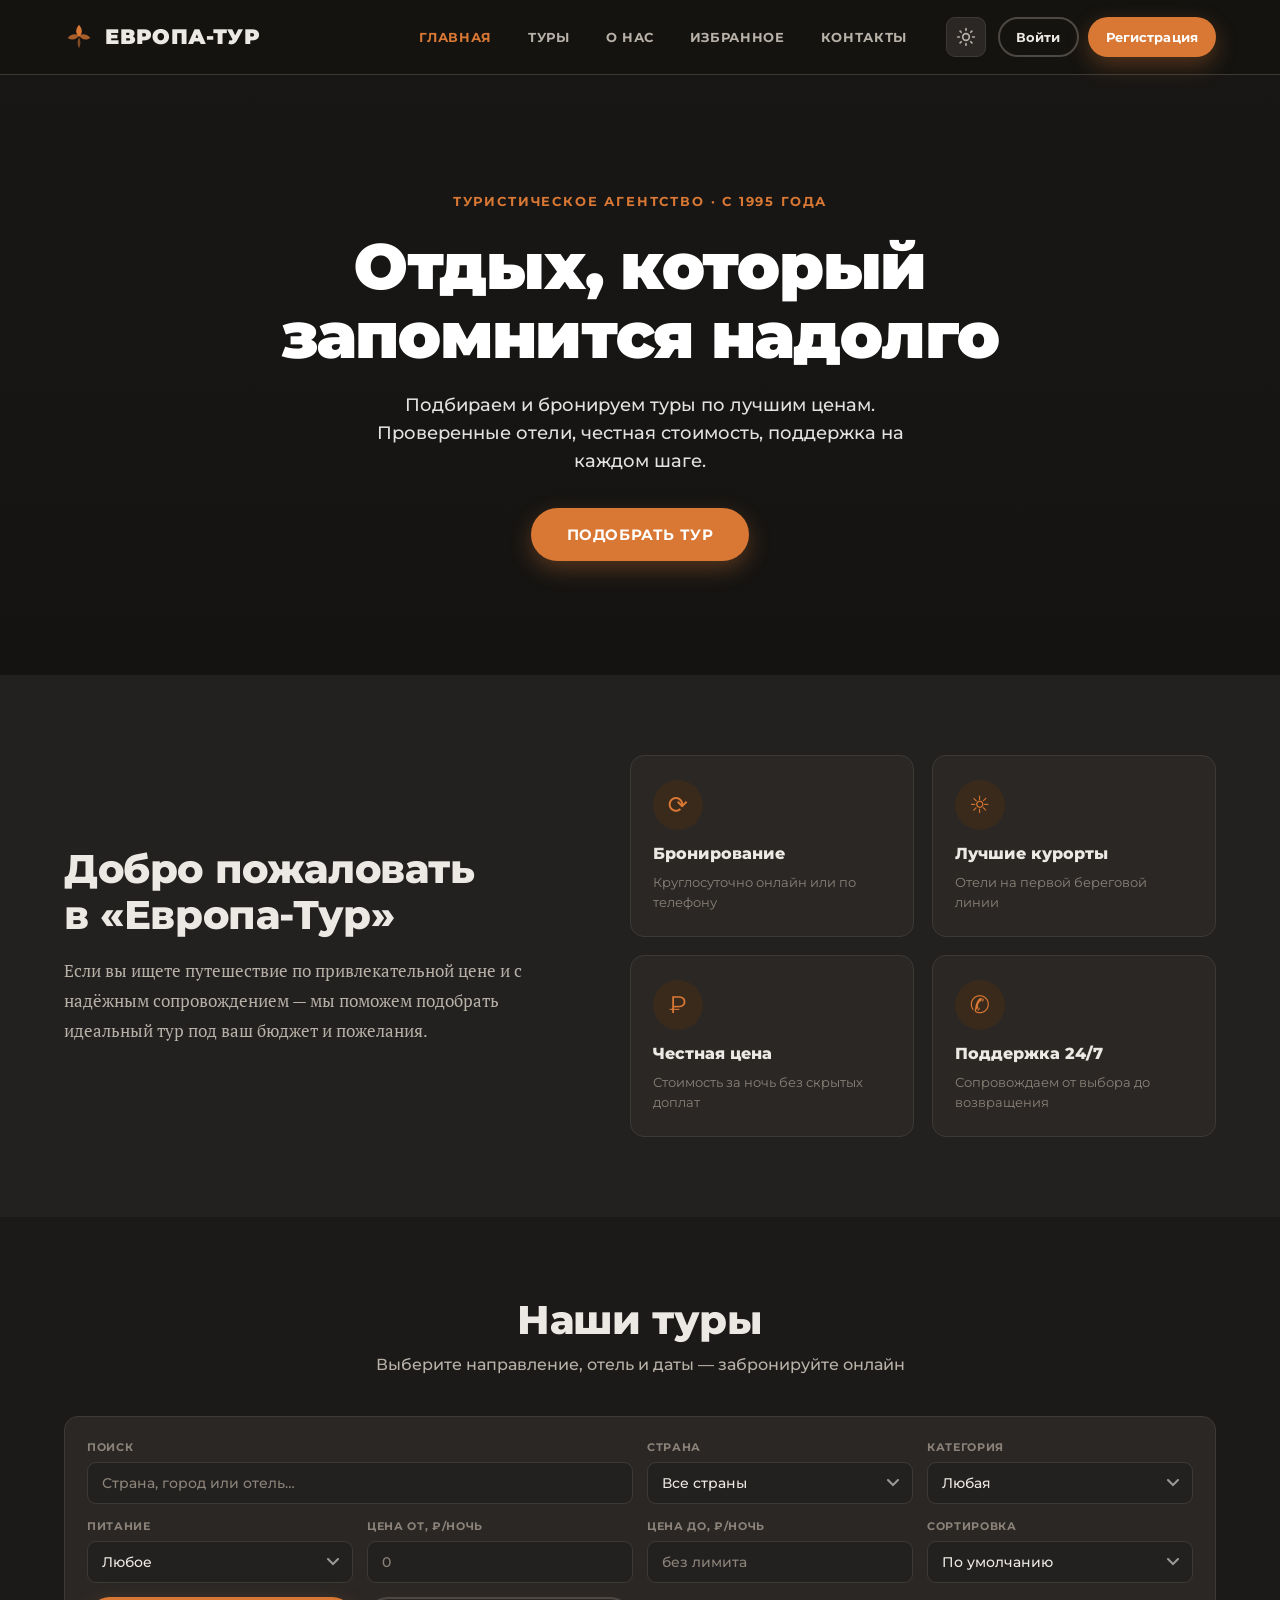
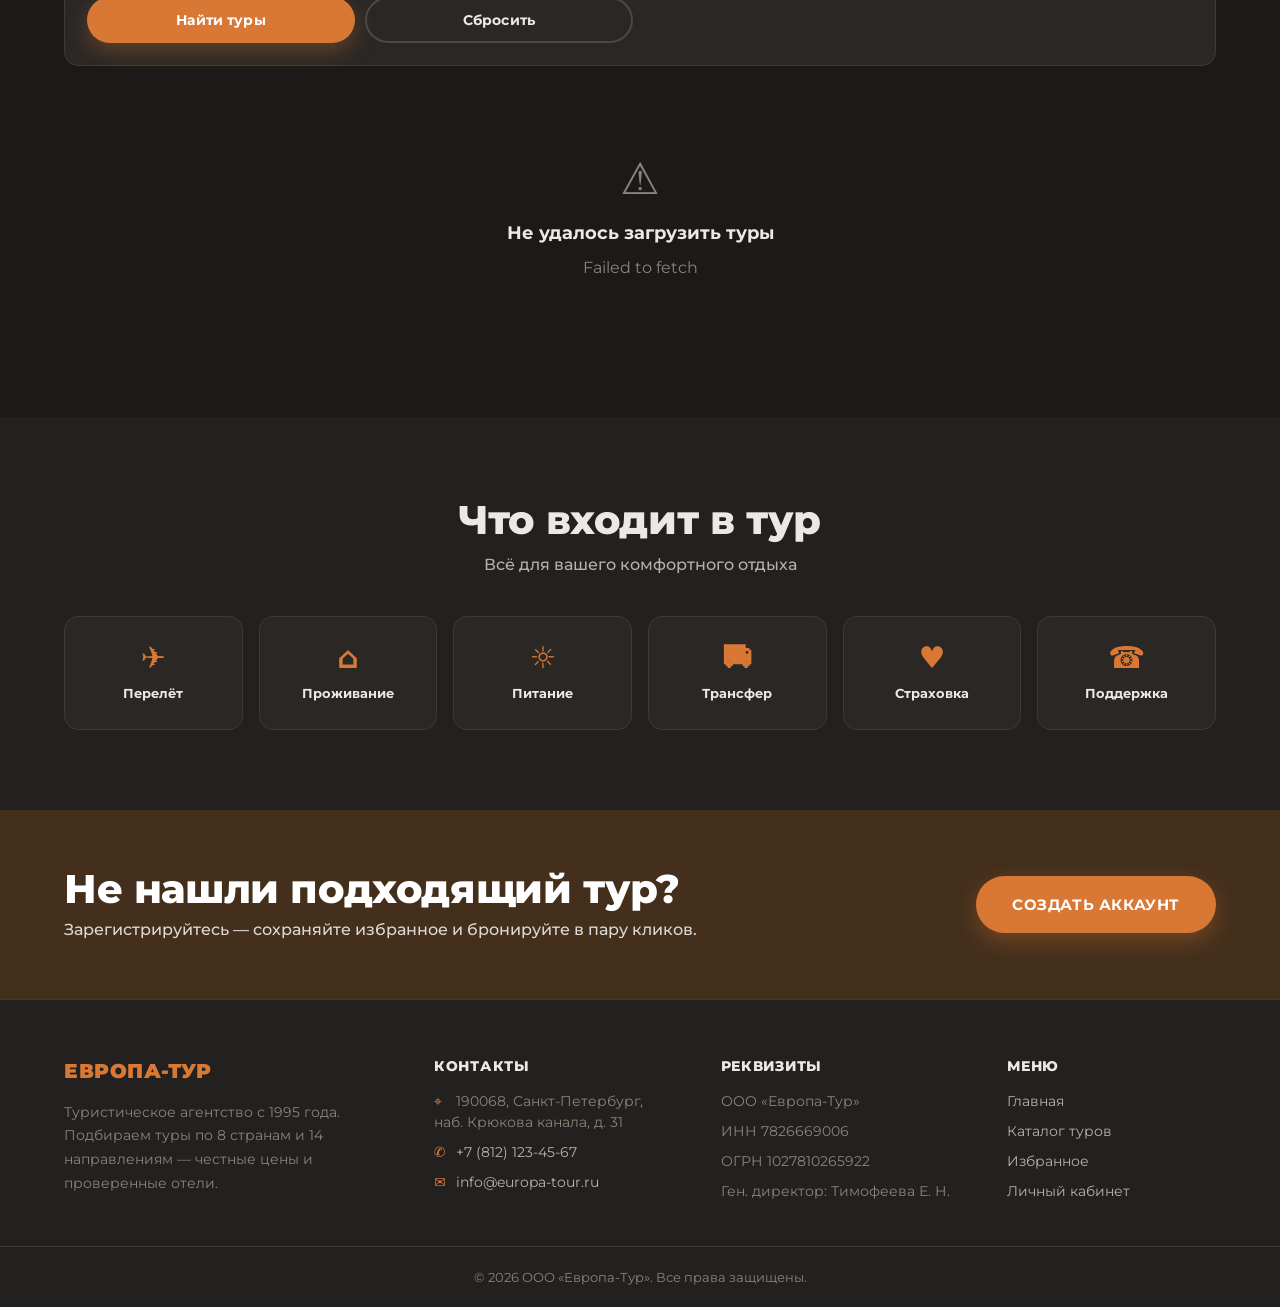
==== commit df647063: "Add files via upload" ====
--- a/frontend/index.html
+++ b/frontend/index.html
@@ -175,6 +175,16 @@
     </div>
   </section>
 
+  <section class="section section-destinations">
+    <div class="container">
+      <div class="block-head">
+        <h2 class="block-title">Популярные направления</h2>
+        <p class="block-sub">Куда чаще всего отправляются наши туристы</p>
+      </div>
+      <div class="destinations" id="destinations"></div>
+    </div>
+  </section>
+
   <section class="section section-catalog" id="catalog">
     <div class="container">
       <div class="block-head">
@@ -341,21 +351,19 @@
       </div>
 
       <div class="profile-section">
-        <h3 class="sub-title">Мои бронирования</h3>
+        <div class="section-row">
+          <h3 class="sub-title">Мои бронирования</h3>
+          <a href="#/" class="btn btn-ghost btn-sm">Подобрать тур</a>
+        </div>
         <div id="bookings-list" class="bookings-list"></div>
       </div>
 
       <div class="profile-section">
-        <h3 class="sub-title">Безопасность</h3>
-        <form id="password-form" class="inline-form">
-          <label>Текущий пароль
-            <input type="password" name="old_password" required minlength="6" autocomplete="current-password">
-          </label>
-          <label>Новый пароль
-            <input type="password" name="new_password" required minlength="6" autocomplete="new-password">
-          </label>
-          <button class="btn btn-primary" type="submit">Сменить пароль</button>
-        </form>
+        <div class="section-row">
+          <h3 class="sub-title">Избранные туры</h3>
+          <a href="#/favorites" class="btn btn-ghost btn-sm">Все избранное</a>
+        </div>
+        <div id="profile-favs" class="grid"></div>
       </div>
     </section>
   </div>
@@ -365,7 +373,7 @@
 <template id="tpl-profile-edit">
   <div class="container page-pad">
     <a href="#/profile" class="back-link">← В личный кабинет</a>
-    <section class="auth-form">
+    <section class="auth-form auth-form-wide">
       <h2 class="auth-title">Редактировать данные</h2>
       <form id="profile-edit-form">
         <div class="form-row">
@@ -384,6 +392,25 @@
           <span class="field-hint">Email менять нельзя — он используется для входа</span>
         </label>
         <button class="btn btn-primary btn-block" type="submit">Сохранить изменения</button>
+      </form>
+
+      <div class="form-divider"></div>
+
+      <h3 class="sub-title">Безопасность</h3>
+      <form id="password-form">
+        <label>Текущий пароль
+          <div class="pwd-field">
+            <input type="password" name="old_password" required minlength="6" autocomplete="current-password">
+            <button type="button" class="pwd-eye" aria-label="Показать пароль" data-eye>👁</button>
+          </div>
+        </label>
+        <label>Новый пароль
+          <div class="pwd-field">
+            <input type="password" name="new_password" required minlength="6" autocomplete="new-password">
+            <button type="button" class="pwd-eye" aria-label="Показать пароль" data-eye>👁</button>
+          </div>
+        </label>
+        <button class="btn btn-outline btn-block" type="submit">Сменить пароль</button>
       </form>
     </section>
   </div>
--- a/frontend/styles.css
+++ b/frontend/styles.css
@@ -365,6 +365,53 @@
 .feat h4 { font-size: 16px; font-weight: 800; margin-bottom: 5px; }
 .feat p { font-size: 13px; color: var(--text-muted); }
 
+/* ---------- Популярные направления ---------- */
+.section-destinations { background: var(--bg); }
+.destinations {
+  display: grid;
+  grid-template-columns: repeat(4, 1fr);
+  gap: 20px;
+}
+.dest-card {
+  position: relative;
+  height: 240px;
+  border-radius: var(--radius);
+  overflow: hidden;
+  cursor: pointer;
+  border: 1px solid var(--border);
+}
+.dest-card img {
+  width: 100%; height: 100%;
+  object-fit: cover;
+  transition: transform .45s ease;
+}
+.dest-card:hover img { transform: scale(1.1); }
+.dest-shade {
+  position: absolute; inset: 0;
+  background: linear-gradient(180deg, rgba(20,19,17,0) 35%, rgba(20,19,17,.9) 100%);
+}
+.dest-info {
+  position: absolute; left: 0; right: 0; bottom: 0;
+  padding: 18px;
+}
+.dest-name {
+  font-weight: 800; font-size: 19px;
+  color: #fff;
+}
+.dest-count {
+  font-size: 13px; font-weight: 600;
+  color: var(--accent);
+  margin-top: 2px;
+}
+.dest-card::after {
+  content: "";
+  position: absolute; inset: 0;
+  border: 2px solid transparent;
+  border-radius: var(--radius);
+  transition: border-color .2s;
+}
+.dest-card:hover::after { border-color: var(--accent); }
+
 /* ---------- Удобства ---------- */
 .amenities {
   display: grid;
@@ -560,7 +607,7 @@
 }
 .empty-icon { font-size: 44px; }
 .empty strong { font-size: 18px; color: var(--text); }
-.empty a { color: var(--accent); font-weight: 700; }
+.empty a:not(.btn) { color: var(--accent); font-weight: 700; }
 
 /* ---------- Назад ---------- */
 .back-link {
@@ -597,12 +644,87 @@
   font-family: 'PT Serif', Georgia, serif;
   font-size: 16px; line-height: 1.8;
   color: var(--text-soft);
-  margin: 18px 0 24px;
-}
+  margin: 0;
+}
+
+/* секции внутри страницы тура */
+.tour-section {
+  padding: 22px 0;
+  border-top: 1px solid var(--border);
+  margin-top: 22px;
+}
+.tour-section:first-of-type { border-top: none; margin-top: 18px; }
+.tour-h3 {
+  font-size: 18px; font-weight: 800;
+  margin-bottom: 14px;
+}
+
+/* кратко о направлении — плитки */
+.highlights {
+  display: grid;
+  grid-template-columns: 1fr 1fr;
+  gap: 12px;
+}
+.hl {
+  display: flex; align-items: center; gap: 12px;
+  background: var(--surface-2);
+  border-radius: var(--radius-sm);
+  padding: 14px 16px;
+  font-size: 14px; font-weight: 600;
+}
+.hl-ic {
+  display: grid; place-items: center;
+  width: 36px; height: 36px; flex-shrink: 0;
+  background: var(--accent-soft);
+  color: var(--accent);
+  border-radius: 50%;
+  font-size: 17px;
+}
+
+/* что включено — список с галочками */
+.included {
+  list-style: none;
+  display: grid;
+  grid-template-columns: 1fr 1fr;
+  gap: 10px 22px;
+}
+.included li {
+  display: flex; align-items: flex-start; gap: 10px;
+  font-size: 14px; color: var(--text-soft);
+  font-weight: 500;
+}
+.inc-check {
+  display: grid; place-items: center;
+  width: 22px; height: 22px; flex-shrink: 0;
+  background: var(--accent);
+  color: #fff;
+  border-radius: 50%;
+  font-size: 12px; font-weight: 800;
+}
+
+/* важно знать — маркированный список */
+.notes-list {
+  list-style: none;
+  display: flex; flex-direction: column; gap: 9px;
+}
+.notes-list li {
+  position: relative;
+  padding-left: 20px;
+  font-size: 14px; line-height: 1.6;
+  color: var(--text-soft);
+}
+.notes-list li::before {
+  content: "—";
+  position: absolute; left: 0;
+  color: var(--accent);
+  font-weight: 700;
+}
+
 .price-block {
   display: flex; align-items: center; justify-content: space-between;
   flex-wrap: wrap; gap: 18px;
   padding-top: 22px;
+  margin-top: 22px;
   border-top: 1px solid var(--border);
 }
 .detail-actions { display: flex; gap: 12px; flex-wrap: wrap; }
@@ -628,10 +750,12 @@
   display: flex; flex-direction: column; gap: 6px;
   font-size: 13px; font-weight: 700;
   color: var(--text-soft);
+  min-width: 0;
 }
 .form-row { display: grid; grid-template-columns: 1fr 1fr; gap: 14px; }
 .auth-form input,
 .inline-form input {
+  width: 100%;
   padding: 12px 14px;
   background: var(--bg-2);
   border: 1px solid var(--border);
@@ -647,6 +771,37 @@
 .auth-form input:disabled { opacity: .55; cursor: not-allowed; }
 .field-hint { font-size: 12px; color: var(--text-muted); font-weight: 500; }
 .field-readonly { opacity: .85; }
+
+/* поле пароля с кнопкой «показать» */
+.pwd-field { position: relative; }
+.pwd-field input { padding-right: 44px; }
+.pwd-eye {
+  position: absolute; right: 6px; top: 50%;
+  transform: translateY(-50%);
+  width: 32px; height: 32px;
+  display: grid; place-items: center;
+  background: transparent; border: none;
+  font-size: 16px;
+  opacity: .55;
+  transition: opacity .15s;
+}
+.pwd-eye:hover, .pwd-eye.is-on { opacity: 1; }
+
+/* разделитель внутри формы */
+.form-divider {
+  height: 1px;
+  background: var(--border);
+  margin: 28px 0 22px;
+}
+.auth-form-wide { max-width: 560px; }
+.auth-form-wide #password-form { display: flex; flex-direction: column; gap: 16px; }
+
+/* строка-заголовок секции с кнопкой справа */
+.section-row {
+  display: flex; align-items: center; justify-content: space-between;
+  gap: 16px; margin-bottom: 18px;
+}
+.section-row .sub-title { margin-bottom: 0; }
 .auth-switch {
   margin-top: 18px; text-align: center;
   font-size: 14px; color: var(--text-soft);
@@ -838,7 +993,7 @@
 /* ---------- Тост ---------- */
 .toast {
   position: fixed; left: 50%; bottom: 28px;
-  transform: translate(-50%, 120%);
+  transform: translate(-50%, calc(100% + 48px));
   display: flex; align-items: center; gap: 10px;
   background: var(--surface);
   border: 1px solid var(--border);
@@ -848,8 +1003,15 @@
   box-shadow: var(--shadow-lg);
   font-size: 14px; font-weight: 600;
   z-index: 200;
-  transition: transform .3s cubic-bezier(.2,.8,.2,1);
+  opacity: 0;
+  visibility: hidden;
+  pointer-events: none;
+  transition: transform .3s cubic-bezier(.2,.8,.2,1), opacity .2s, visibility .3s;
   max-width: 90vw;
+}
+.toast.show {
+  opacity: 1;
+  visibility: visible;
 }
 .toast.show { transform: translate(-50%, 0); }
 .toast.success { border-left-color: var(--ok-fg); }
@@ -871,6 +1033,7 @@
   .profile-grid { grid-template-columns: 1fr; }
   .section { padding: 60px 0; }
   .welcome { padding: 60px 0; }
+  .destinations { grid-template-columns: repeat(2, 1fr); }
 }
 
 @media (max-width: 768px) {
@@ -905,6 +1068,8 @@
   .booking-actions { justify-content: flex-start; }
   .tour-detail-img { height: 260px; }
   .tour-detail-body { padding: 24px; }
+  .highlights { grid-template-columns: 1fr; }
+  .included { grid-template-columns: 1fr; }
   .stats-row { grid-template-columns: 1fr 1fr; }
 }
 
@@ -917,6 +1082,7 @@
   .grid { grid-template-columns: 1fr; }
   .welcome-feats { grid-template-columns: 1fr; }
   .amenities { grid-template-columns: 1fr 1fr; }
+  .destinations { grid-template-columns: 1fr; }
   .pay-methods { grid-template-columns: 1fr; }
   .auth-form { padding: 26px 20px; }
   .page-pad { padding: 32px 0 56px; }
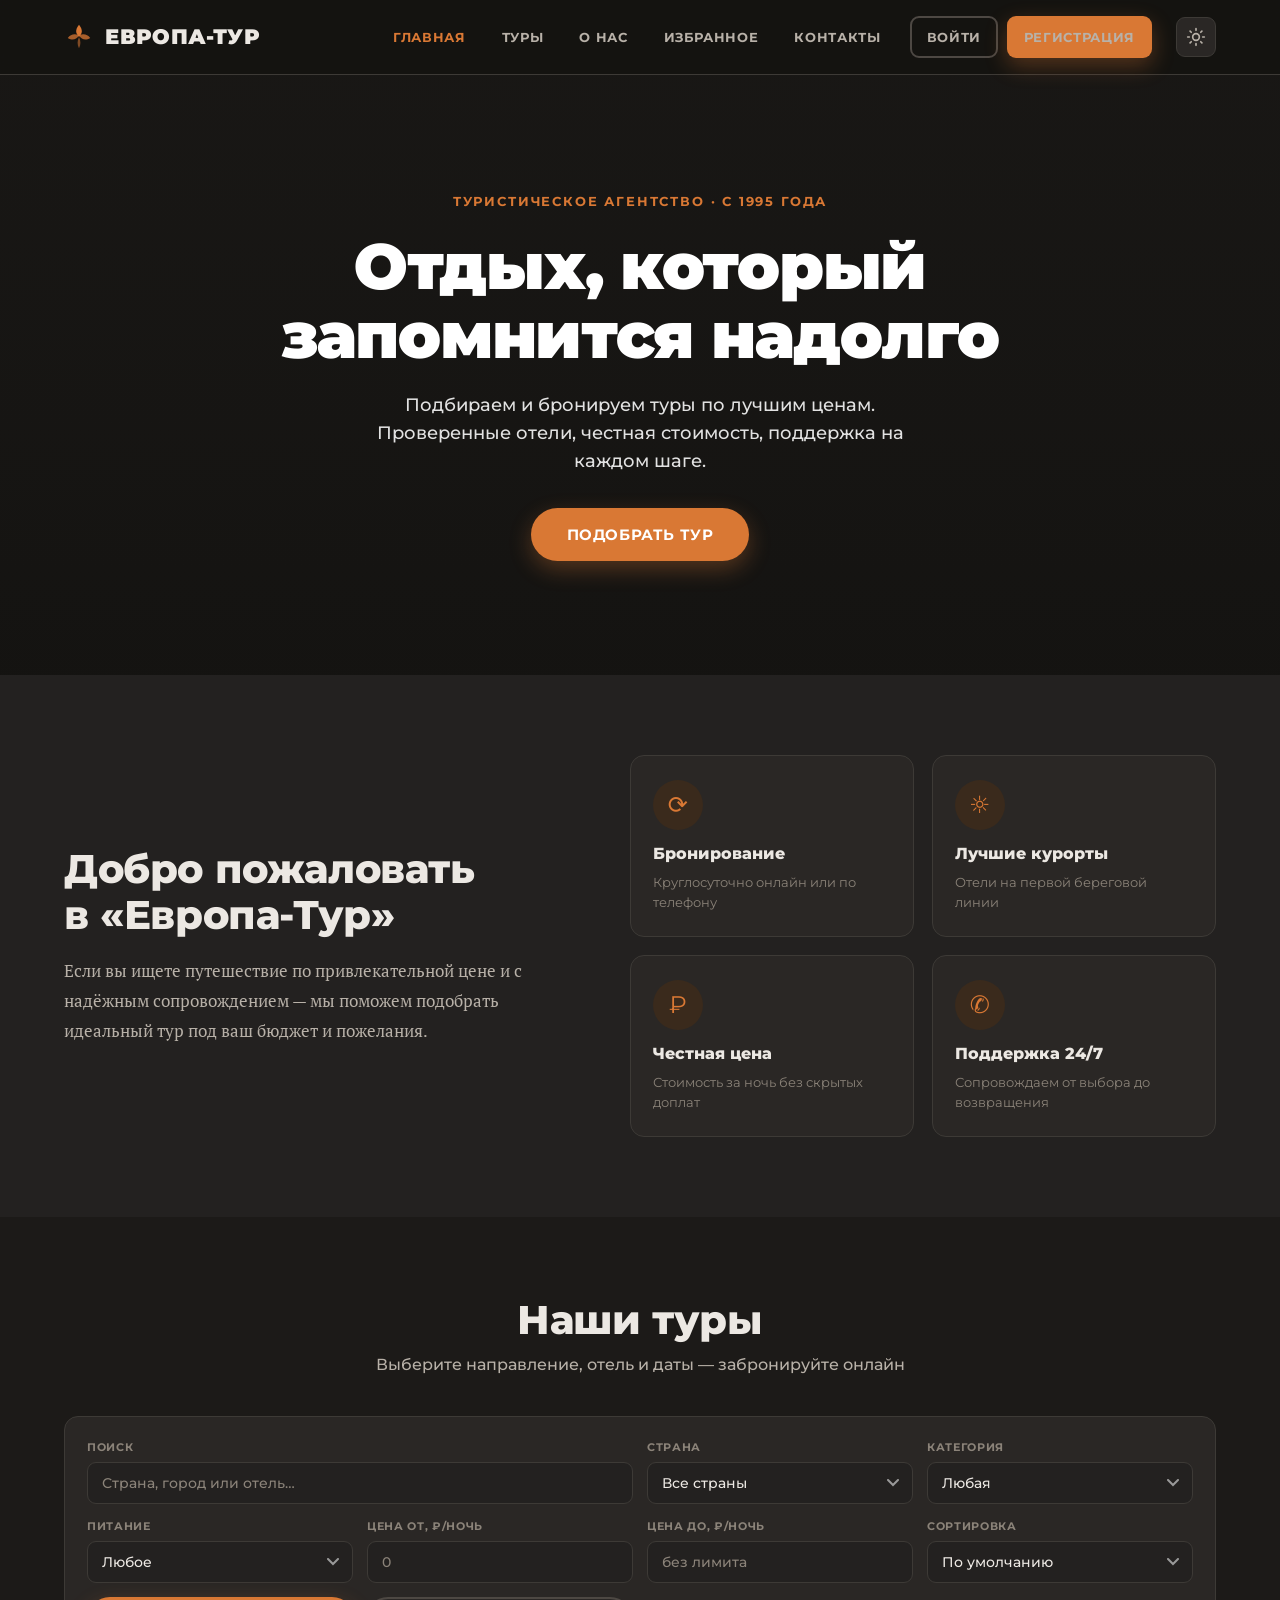
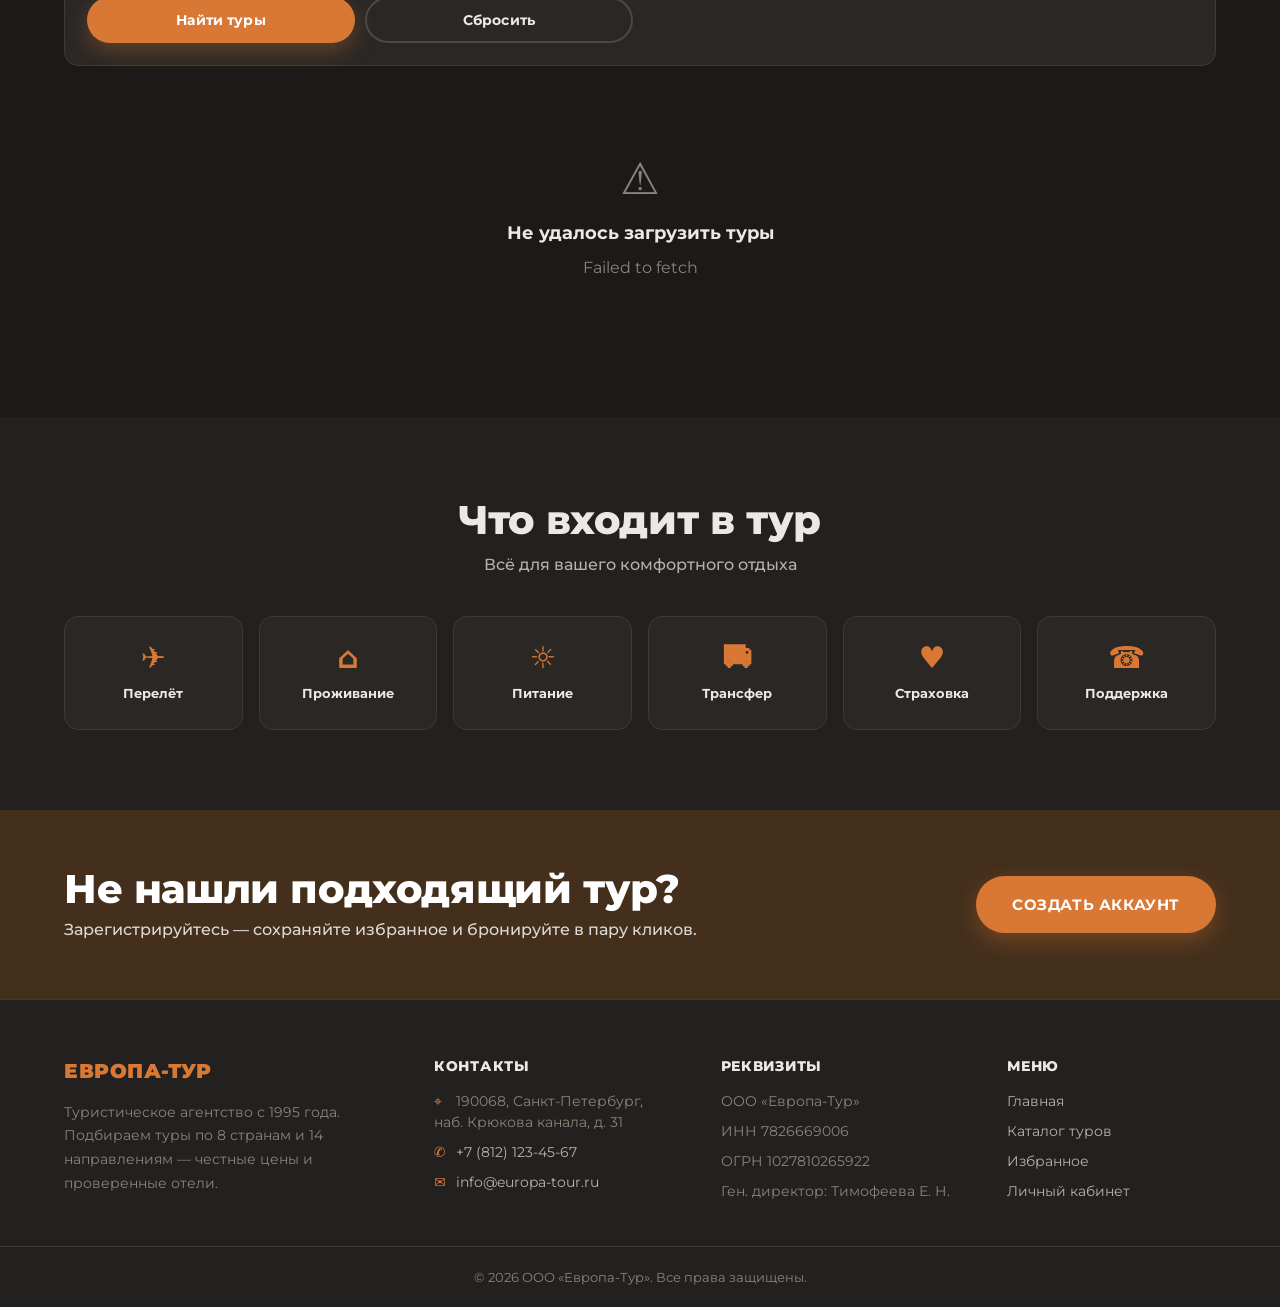
==== commit 363199b1: "Add files via upload" ====
--- a/frontend/index.html
+++ b/frontend/index.html
@@ -47,6 +47,7 @@
       <a href="#advantages" data-link data-scroll="advantages">О нас</a>
       <a href="#/favorites" data-link>Избранное</a>
       <a href="#contacts" data-link data-scroll="contacts">Контакты</a>
+      <div class="nav-auth" id="auth-area"></div>
     </nav>
 
     <div class="topbar-actions">
@@ -60,12 +61,11 @@
           <path d="M21 12.8A9 9 0 1 1 11.2 3 7 7 0 0 0 21 12.8z"/>
         </svg>
       </button>
-      <div class="auth-area" id="auth-area"></div>
-    </div>
-
-    <button class="burger" id="burger" type="button" aria-label="Меню" aria-expanded="false">
-      <span></span><span></span><span></span>
-    </button>
+
+      <button class="burger" id="burger" type="button" aria-label="Меню" aria-expanded="false">
+        <span></span><span></span><span></span>
+      </button>
+    </div>
   </div>
 </header>
 
@@ -401,13 +401,29 @@
         <label>Текущий пароль
           <div class="pwd-field">
             <input type="password" name="old_password" required minlength="6" autocomplete="current-password">
-            <button type="button" class="pwd-eye" aria-label="Показать пароль" data-eye>👁</button>
+            <button type="button" class="pwd-eye" aria-label="Показать пароль" data-eye>
+              <svg class="eye-open" viewBox="0 0 24 24" width="20" height="20" fill="none" stroke="currentColor" stroke-width="2" stroke-linecap="round" stroke-linejoin="round">
+                <path d="M2 12s3.5-7 10-7 10 7 10 7-3.5 7-10 7-10-7-10-7z"/>
+                <circle cx="12" cy="12" r="3"/>
+              </svg>
+              <svg class="eye-off" viewBox="0 0 24 24" width="20" height="20" fill="none" stroke="currentColor" stroke-width="2" stroke-linecap="round" stroke-linejoin="round">
+                <path d="M9.9 4.2A10.9 10.9 0 0 1 12 4c6.5 0 10 8 10 8a18.4 18.4 0 0 1-2.2 3.2M6.6 6.6A18.4 18.4 0 0 0 2 12s3.5 8 10 8a10.9 10.9 0 0 0 5.4-1.4M3 3l18 18M9.9 9.9a3 3 0 0 0 4.2 4.2"/>
+              </svg>
+            </button>
           </div>
         </label>
         <label>Новый пароль
           <div class="pwd-field">
             <input type="password" name="new_password" required minlength="6" autocomplete="new-password">
-            <button type="button" class="pwd-eye" aria-label="Показать пароль" data-eye>👁</button>
+            <button type="button" class="pwd-eye" aria-label="Показать пароль" data-eye>
+              <svg class="eye-open" viewBox="0 0 24 24" width="20" height="20" fill="none" stroke="currentColor" stroke-width="2" stroke-linecap="round" stroke-linejoin="round">
+                <path d="M2 12s3.5-7 10-7 10 7 10 7-3.5 7-10 7-10-7-10-7z"/>
+                <circle cx="12" cy="12" r="3"/>
+              </svg>
+              <svg class="eye-off" viewBox="0 0 24 24" width="20" height="20" fill="none" stroke="currentColor" stroke-width="2" stroke-linecap="round" stroke-linejoin="round">
+                <path d="M9.9 4.2A10.9 10.9 0 0 1 12 4c6.5 0 10 8 10 8a18.4 18.4 0 0 1-2.2 3.2M6.6 6.6A18.4 18.4 0 0 0 2 12s3.5 8 10 8a10.9 10.9 0 0 0 5.4-1.4M3 3l18 18M9.9 9.9a3 3 0 0 0 4.2 4.2"/>
+              </svg>
+            </button>
           </div>
         </label>
         <button class="btn btn-outline btn-block" type="submit">Сменить пароль</button>
--- a/frontend/styles.css
+++ b/frontend/styles.css
@@ -199,7 +199,7 @@
 .logo-text { color: var(--text); }
 
 .nav {
-  display: flex; gap: 6px;
+  display: flex; align-items: center; gap: 6px;
   margin-left: auto;
 }
 .nav a {
@@ -213,6 +213,9 @@
 .nav a:hover { color: var(--accent); }
 .nav a.active { color: var(--accent); }
 
+/* блок входа/регистрации внутри навигации */
+.nav-auth { display: flex; align-items: center; gap: 9px; margin-left: 8px; }
+
 .topbar-actions { display: flex; align-items: center; gap: 12px; }
 
 .theme-toggle {
@@ -228,8 +231,6 @@
 .icon-sun, .icon-moon { display: none; }
 :root[data-theme="dark"]  .icon-sun  { display: block; }
 :root[data-theme="light"] .icon-moon { display: block; }
-
-.auth-area { display: flex; align-items: center; gap: 9px; }
 
 .user-chip {
   display: flex; align-items: center; gap: 9px;
@@ -778,14 +779,18 @@
 .pwd-eye {
   position: absolute; right: 6px; top: 50%;
   transform: translateY(-50%);
-  width: 32px; height: 32px;
+  width: 34px; height: 34px;
   display: grid; place-items: center;
   background: transparent; border: none;
-  font-size: 16px;
-  opacity: .55;
-  transition: opacity .15s;
-}
-.pwd-eye:hover, .pwd-eye.is-on { opacity: 1; }
+  color: var(--text-soft);
+  opacity: .7;
+  transition: opacity .15s, color .15s;
+}
+.pwd-eye:hover { opacity: 1; color: var(--accent); }
+.pwd-eye .eye-off { display: none; }
+.pwd-eye.is-on .eye-open { display: none; }
+.pwd-eye.is-on .eye-off { display: block; }
+.pwd-eye.is-on { color: var(--accent); opacity: 1; }
 
 /* разделитель внутри формы */
 .form-divider {
@@ -1037,23 +1042,34 @@
 }
 
 @media (max-width: 768px) {
-  .topbar-inner { height: 64px; gap: 12px; }
-  .logo-text { font-size: 17px; }
+  .topbar-inner { height: 64px; gap: 10px; }
+  .logo-text { font-size: 16px; }
   .nav {
     position: fixed; top: 64px; left: 0; right: 0;
-    flex-direction: column; gap: 4px;
+    flex-direction: column; align-items: stretch; gap: 4px;
     background: var(--bg-2);
     border-bottom: 1px solid var(--border);
     box-shadow: var(--shadow-lg);
     padding: 14px;
+    margin-left: 0;
     transform: translateY(-150%);
     transition: transform .28s ease;
     z-index: 99;
+    max-height: calc(100vh - 64px);
+    overflow-y: auto;
   }
   .nav.open { transform: translateY(0); }
-  .nav a { padding: 12px 14px; }
-  .burger { display: flex; margin-left: auto; }
-  .user-name { display: none; }
+  .nav a { padding: 13px 14px; }
+  .nav-auth {
+    flex-direction: column; align-items: stretch; gap: 8px;
+    margin-left: 0; margin-top: 8px;
+    padding-top: 12px;
+    border-top: 1px solid var(--border);
+  }
+  .nav-auth .btn { width: 100%; }
+  .nav-auth .user-chip { justify-content: center; }
+  .user-name { display: inline; }
+  .burger { display: flex; }
 
   .hero { min-height: 480px; }
   .hero-inner { padding: 64px 24px; }
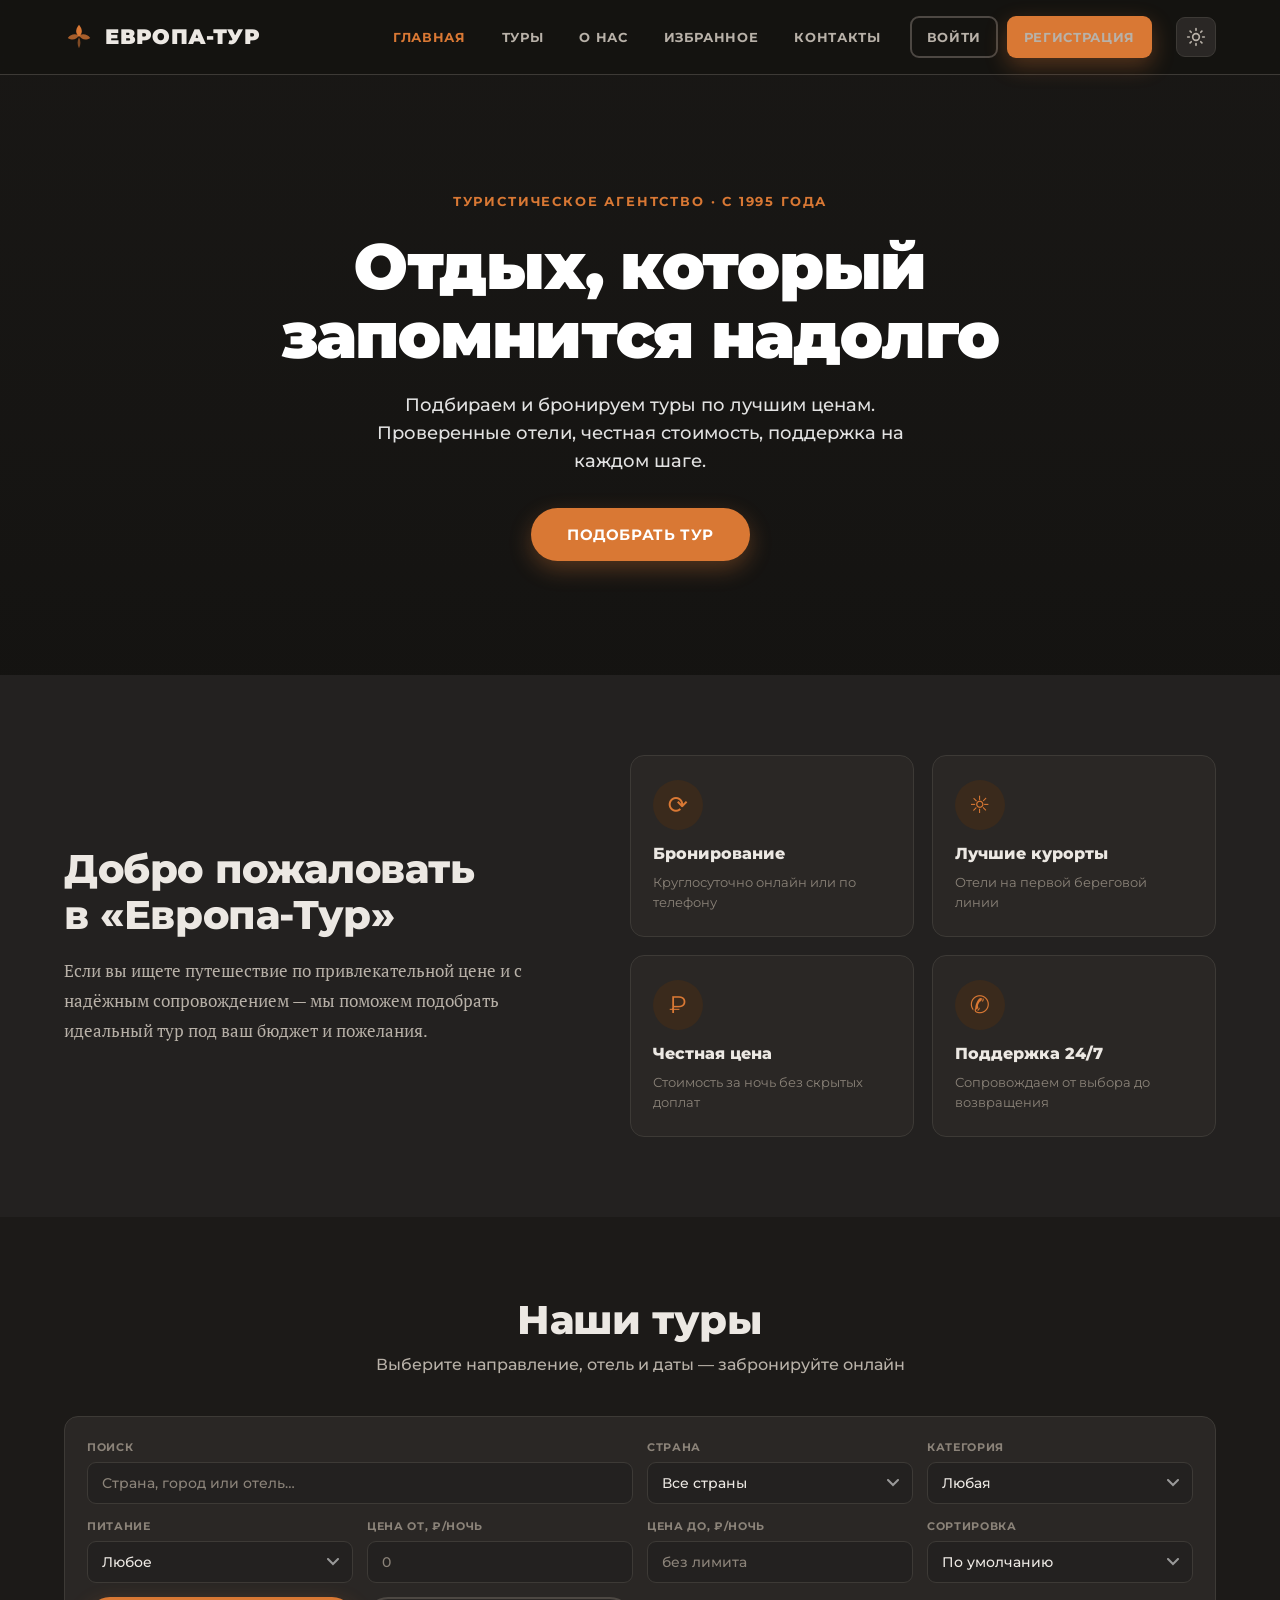
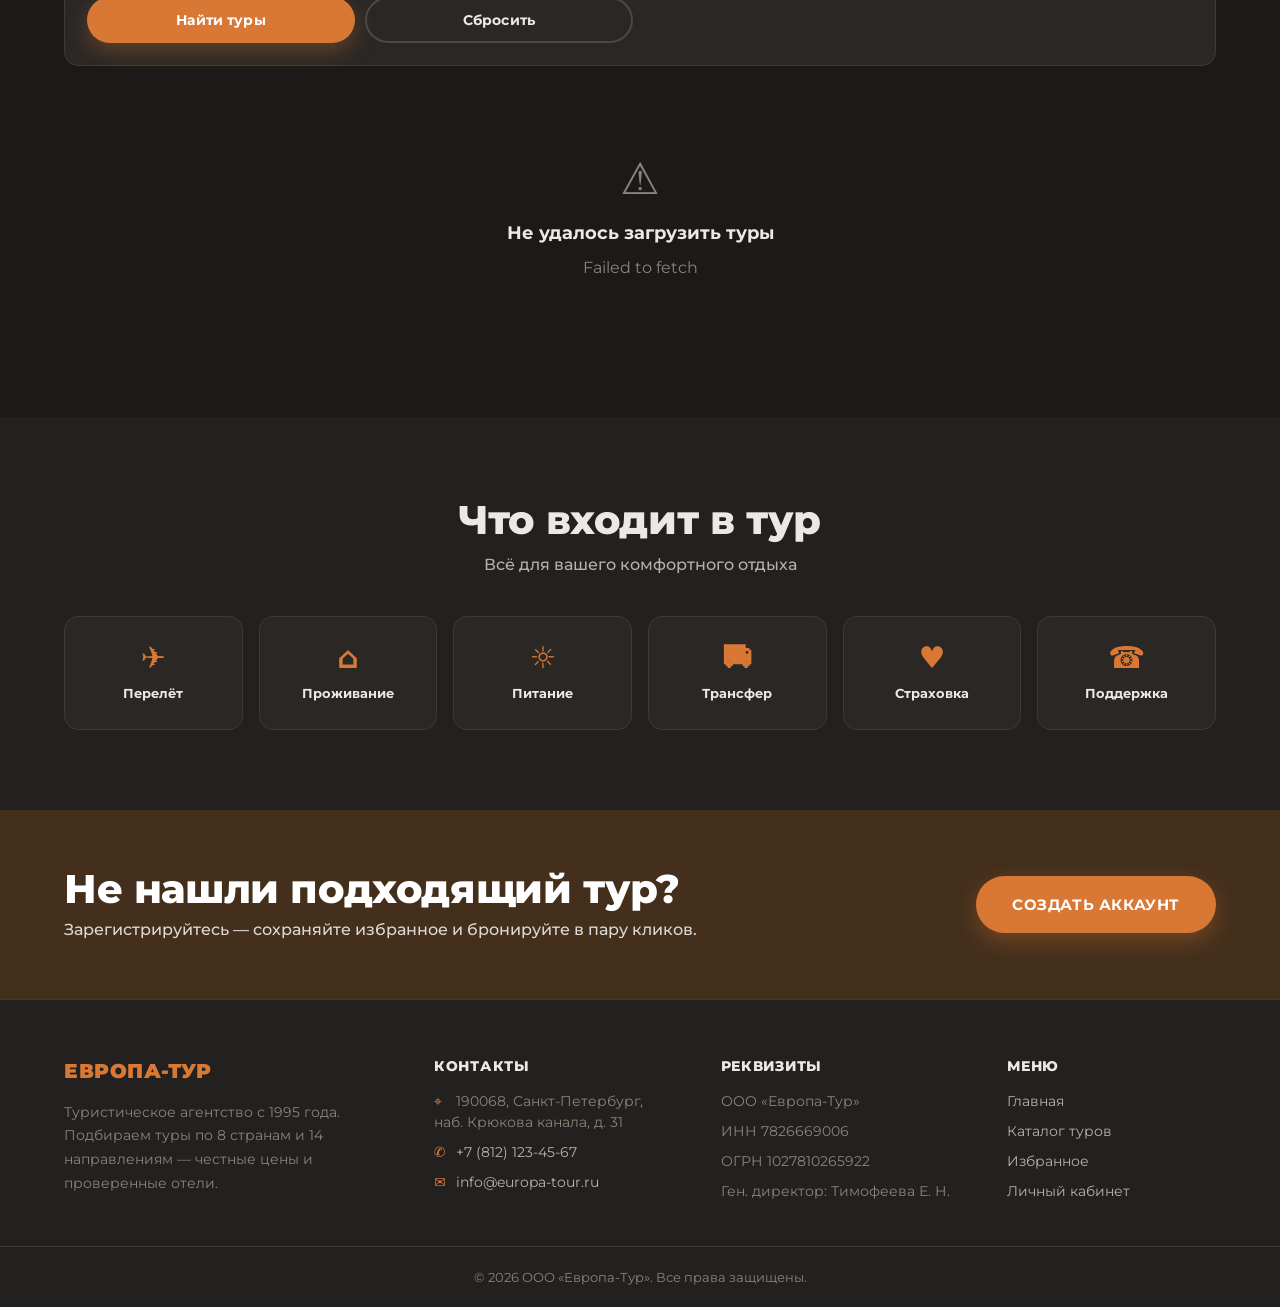
==== commit 73be228d: "Add files via upload" ====
--- a/frontend/index.html
+++ b/frontend/index.html
@@ -298,6 +298,7 @@
         <label>Пароль
           <input type="password" name="password" required minlength="6" autocomplete="current-password">
         </label>
+        <p class="form-error" id="login-error" role="alert" hidden></p>
         <button class="btn btn-primary btn-block" type="submit">Войти</button>
       </form>
       <p class="auth-switch">Нет аккаунта? <a href="#/register">Зарегистрироваться</a></p>
--- a/frontend/styles.css
+++ b/frontend/styles.css
@@ -772,6 +772,17 @@
 .auth-form input:disabled { opacity: .55; cursor: not-allowed; }
 .field-hint { font-size: 12px; color: var(--text-muted); font-weight: 500; }
 .field-readonly { opacity: .85; }
+/* Сообщение об ошибке под полями формы (например, неверный логин). */
+.form-error {
+  margin: 2px 0 0;
+  padding: 10px 14px;
+  background: var(--err-bg);
+  color: var(--err-fg);
+  border-radius: var(--radius-sm);
+  font-size: 14px;
+  font-weight: 600;
+}
+.form-error[hidden] { display: none; }
 
 /* поле пароля с кнопкой «показать» */
 .pwd-field { position: relative; }
@@ -1042,8 +1053,10 @@
 }
 
 @media (max-width: 768px) {
-  .topbar-inner { height: 64px; gap: 10px; }
+  .topbar-inner { height: 64px; gap: 12px; }
   .logo-text { font-size: 16px; }
+  /* Тема + бургер уезжают к правому краю, подальше от названия компании. */
+  .topbar-actions { margin-left: auto; }
   .nav {
     position: fixed; top: 64px; left: 0; right: 0;
     flex-direction: column; align-items: stretch; gap: 4px;
@@ -1078,6 +1091,7 @@
   .welcome-feats { grid-template-columns: 1fr 1fr; }
   .footer-grid { grid-template-columns: 1fr; gap: 24px; }
   .cta-inner { flex-direction: column; align-items: flex-start; text-align: left; }
+  .cta-inner .btn-lg { width: 100%; }
 
   .booking-card { grid-template-columns: 1fr; }
   .booking-side { text-align: left; align-items: flex-start; }
@@ -1090,7 +1104,14 @@
 }
 
 @media (max-width: 520px) {
-  .container { padding: 0 16px; }
+  /* Отступы по бокам + учёт «чёлки»/скруглений экрана, чтобы контент
+     не прилипал к рамкам смартфона. */
+  .container {
+    padding-left: max(22px, env(safe-area-inset-left));
+    padding-right: max(22px, env(safe-area-inset-right));
+  }
+  /* У героя на мобилке свои внутренние отступы — синхронизируем с краями. */
+  .hero-inner { padding-left: 22px; padding-right: 22px; }
   .filters { grid-template-columns: 1fr; }
   .field-search, .field-actions { grid-column: span 1; }
   .field-actions { flex-direction: column; }
@@ -1102,6 +1123,12 @@
   .pay-methods { grid-template-columns: 1fr; }
   .auth-form { padding: 26px 20px; }
   .page-pad { padding: 32px 0 56px; }
+  /* Чуть компактнее вертикальные отступы — на телефоне ровнее. */
+  .section, .welcome { padding: 48px 0; }
+  .block-head { margin-bottom: 24px; }
+  /* Плавающие элементы — ближе к краю и над «домашней» полосой телефона. */
+  .to-top { right: 16px; bottom: max(16px, env(safe-area-inset-bottom)); }
+  .toast { bottom: max(20px, env(safe-area-inset-bottom)); }
 }
 
 @media (max-width: 380px) {
